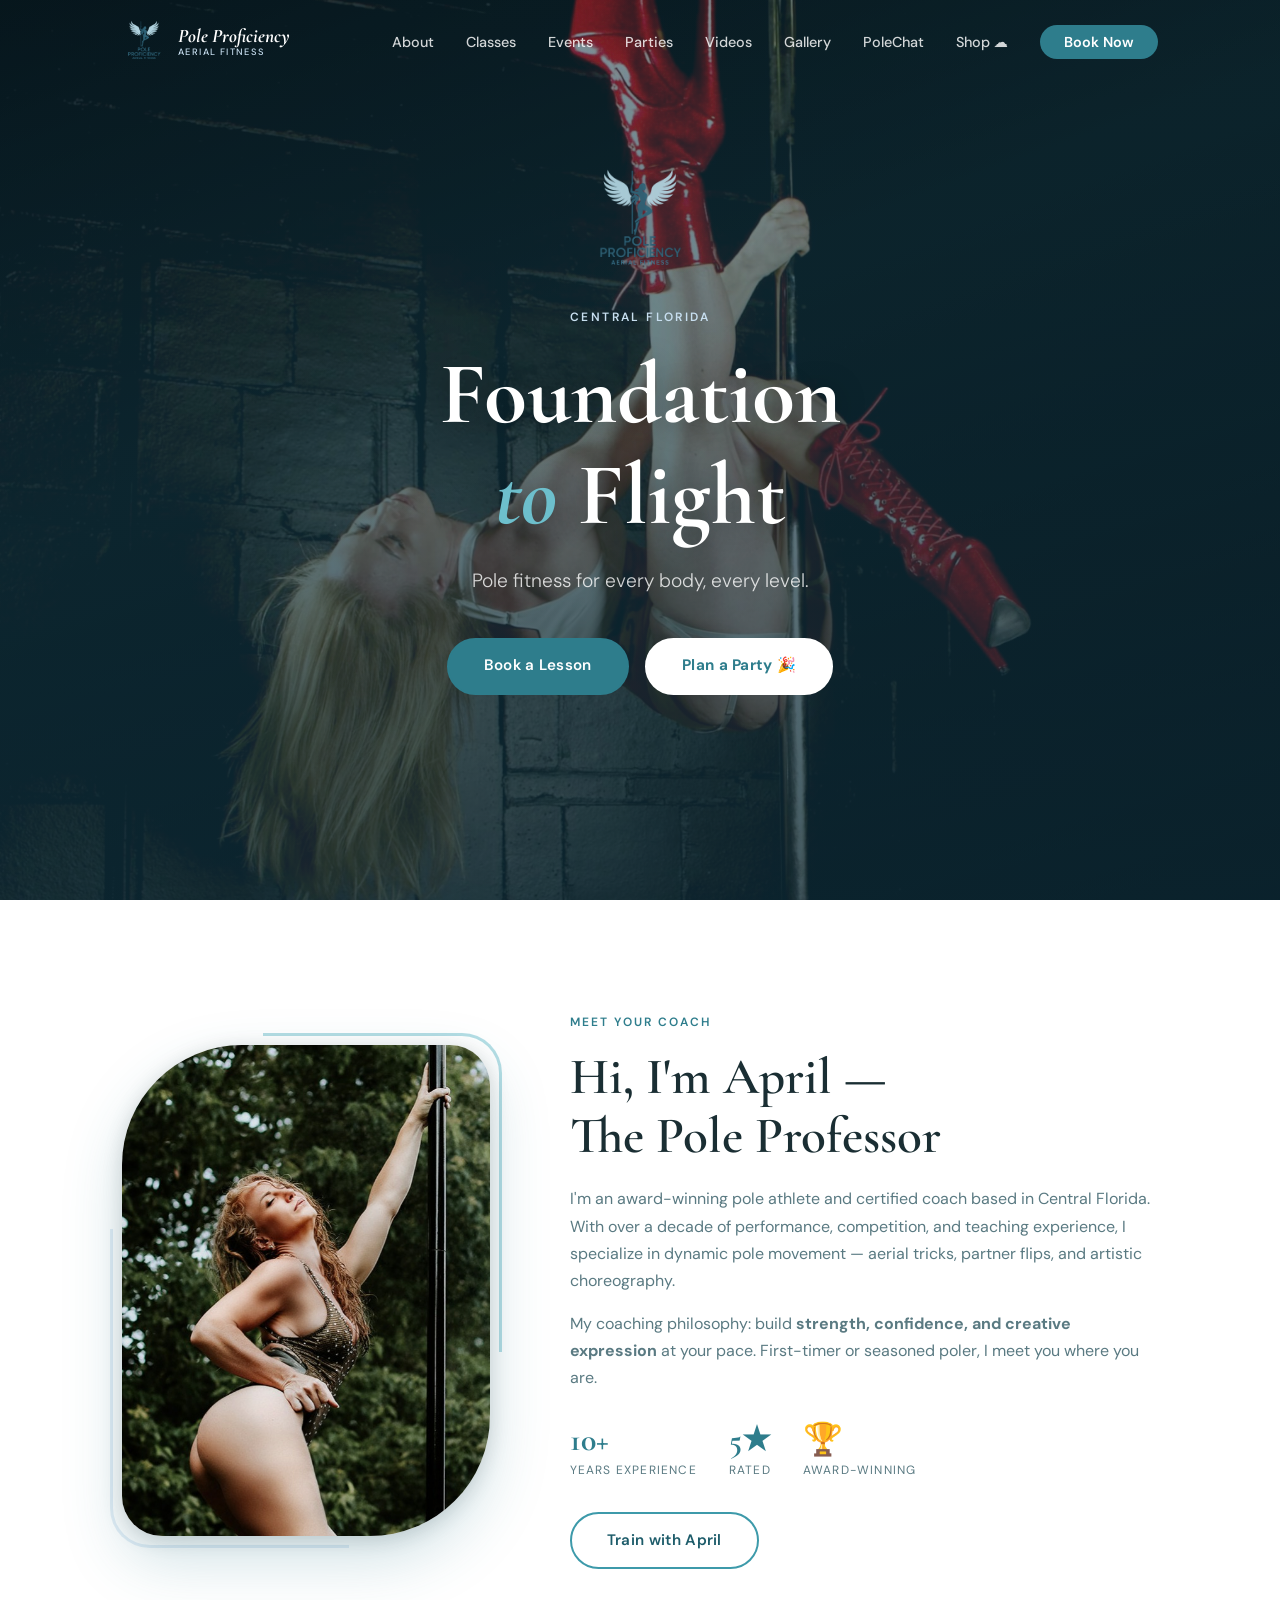
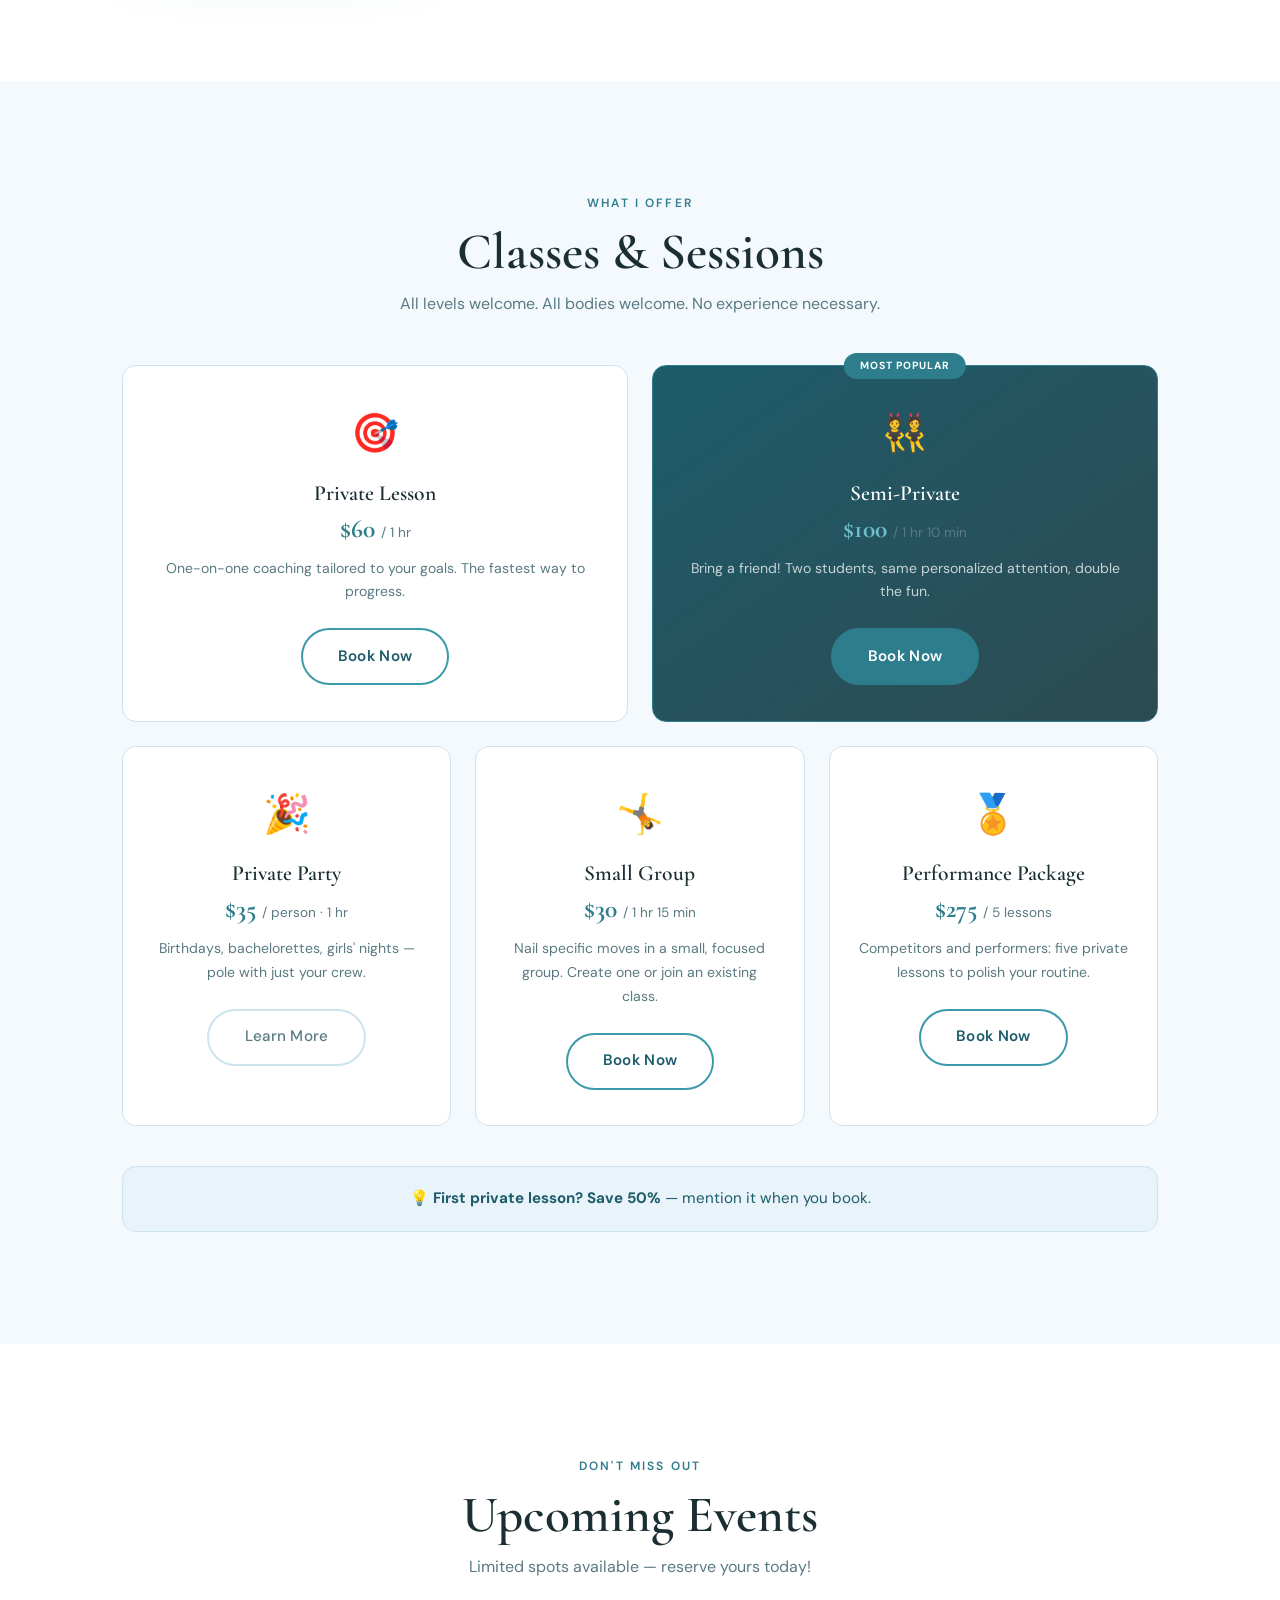
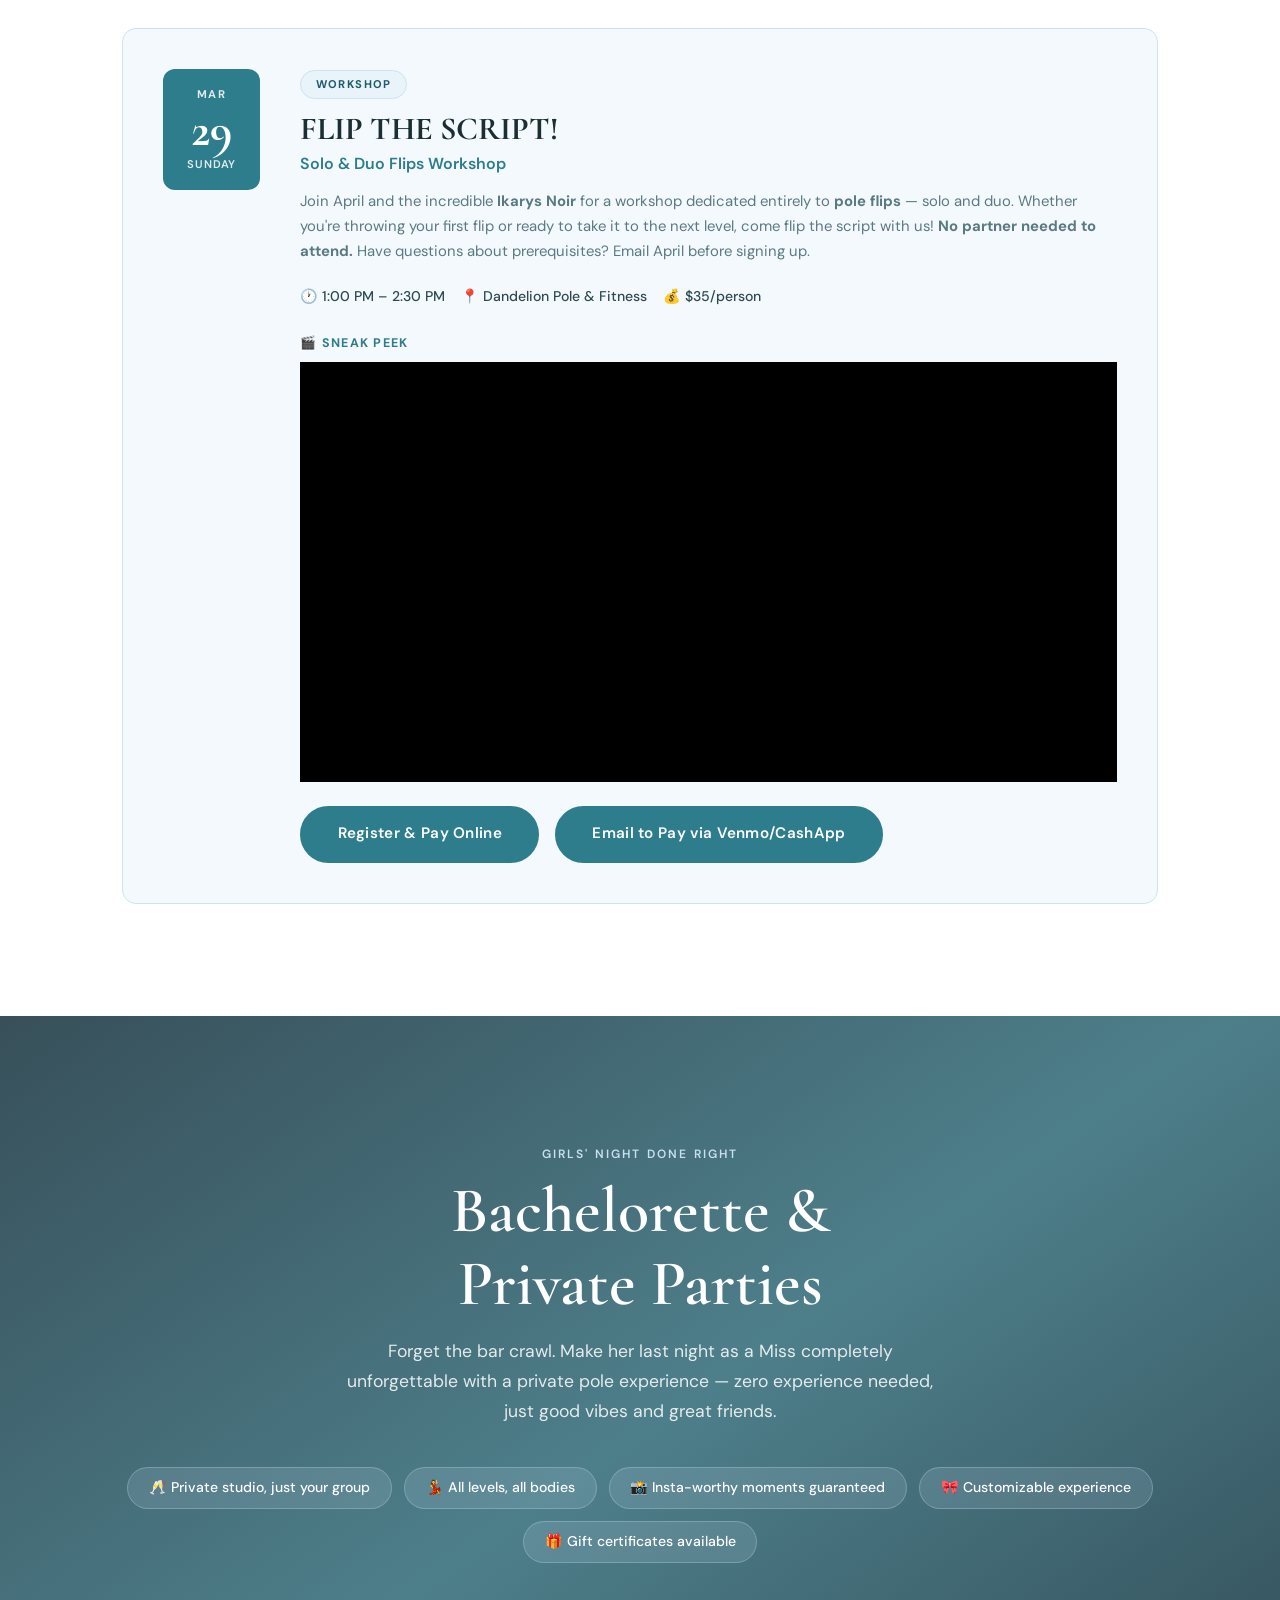
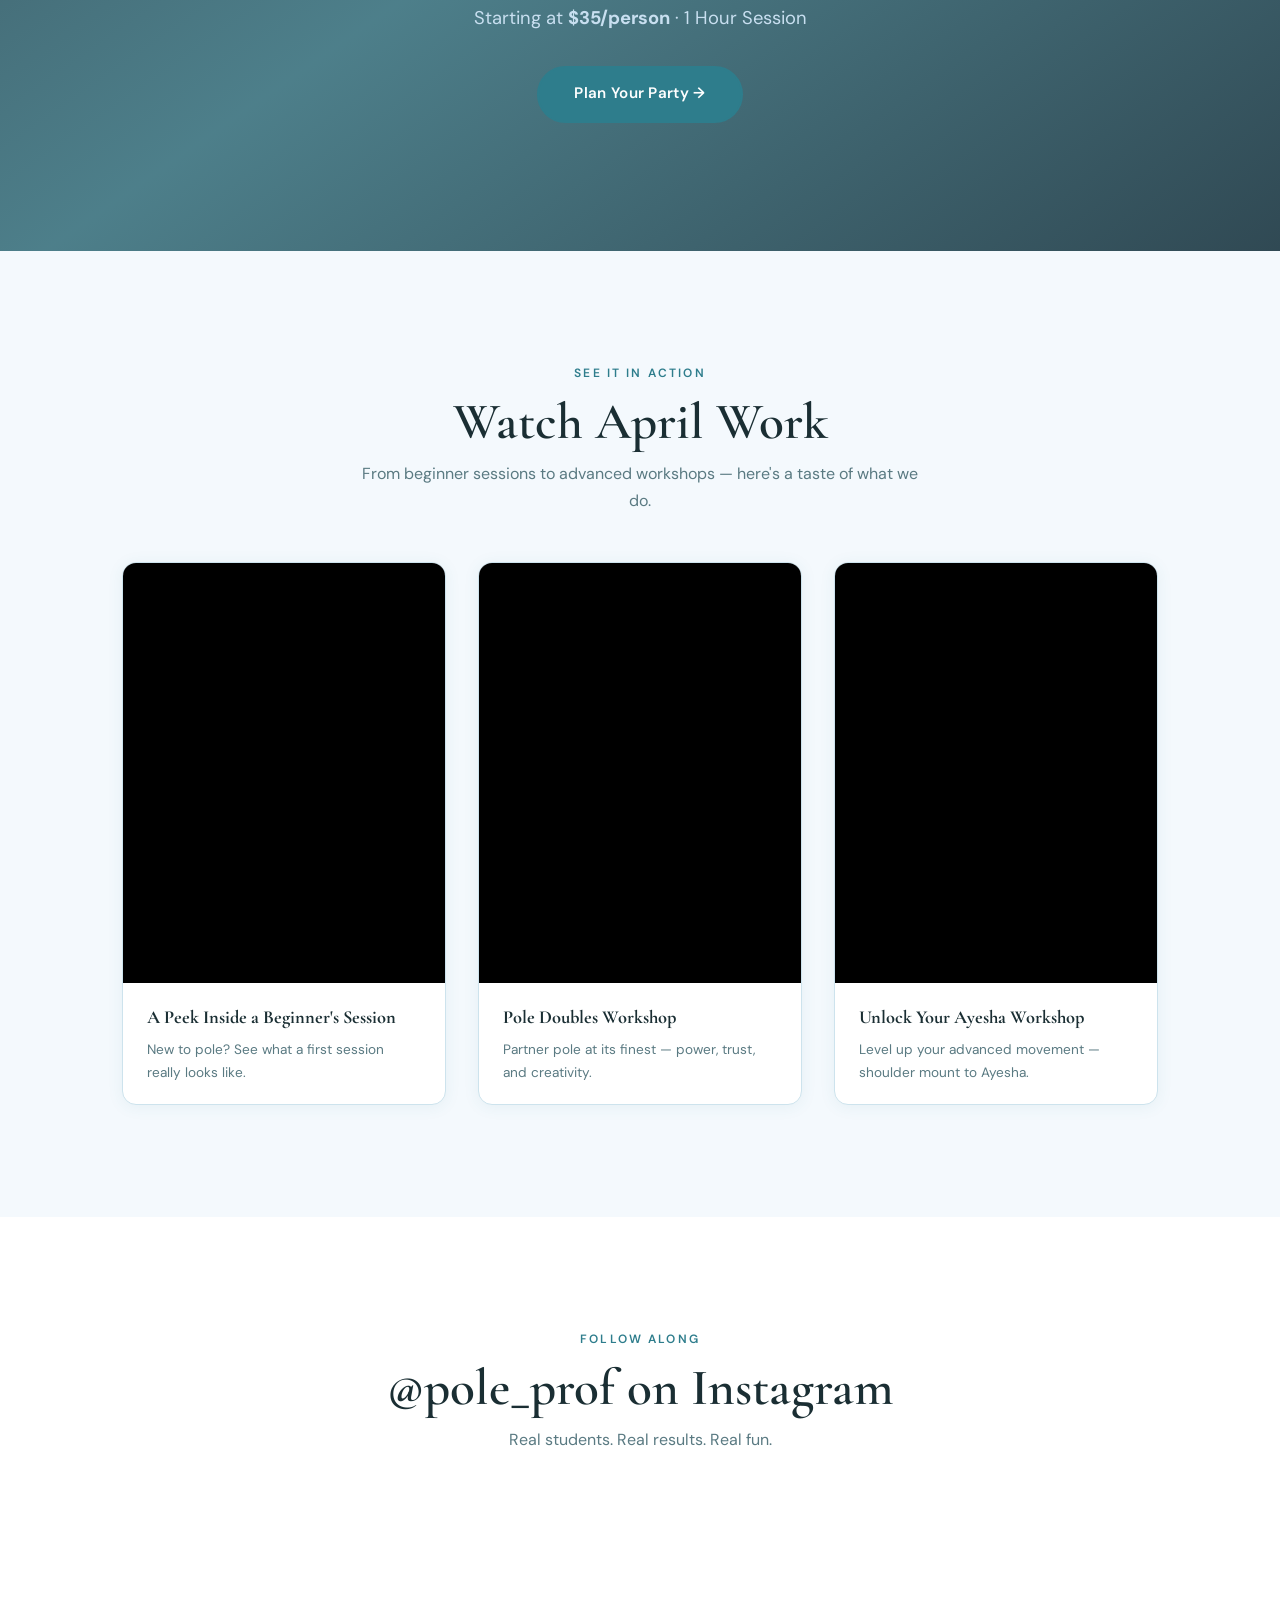
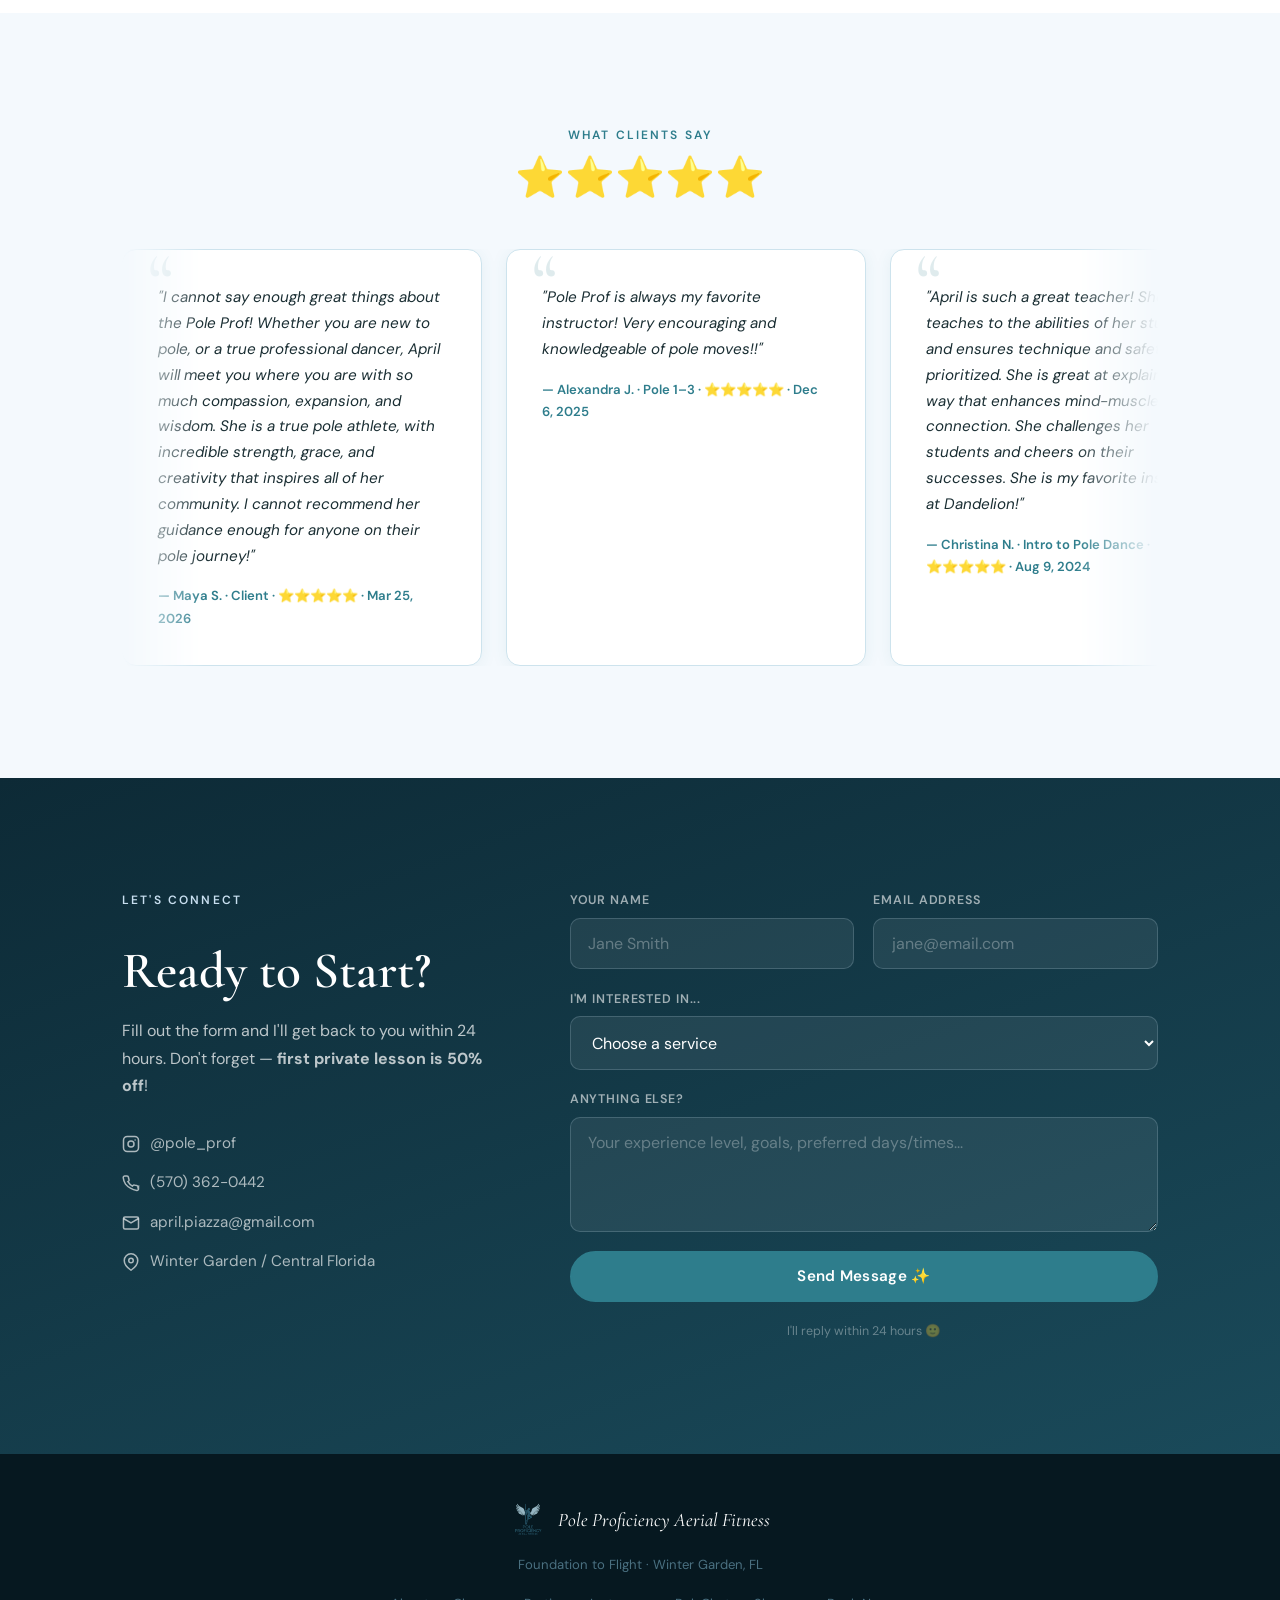
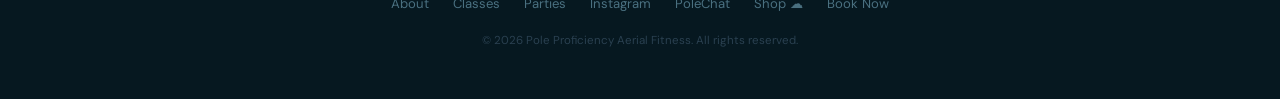
==== poleprof-site/index.html @ 326f907c "Add Google Analytics (G-BGS7B382M1) to all poleprof site pages" ====
<!DOCTYPE html>
<html lang="en">
<head>
  <!-- Google tag (gtag.js) -->
  <script async src="https://www.googletagmanager.com/gtag/js?id=G-BGS7B382M1"></script>
  <script>
    window.dataLayer = window.dataLayer || [];
    function gtag(){dataLayer.push(arguments);}
    gtag('js', new Date());
    gtag('config', 'G-BGS7B382M1');
  </script>
  <meta charset="UTF-8" />
  <meta name="viewport" content="width=device-width, initial-scale=1.0" />
  <title>Pole Proficiency Aerial Fitness | Winter Garden, FL</title>
  <meta name="description" content="Award-winning pole fitness coaching in Winter Garden, FL. Private lessons, bachelorette parties, group classes, and aerial workshops for all levels. Book with April today." />
  <link rel="preconnect" href="https://fonts.googleapis.com" />
  <link rel="preconnect" href="https://fonts.gstatic.com" crossorigin />
  <link href="https://fonts.googleapis.com/css2?family=Cormorant+Garamond:ital,wght@0,400;0,600;0,700;1,400;1,600&family=DM+Sans:wght@300;400;500;600&display=swap" rel="stylesheet" />
  <link rel="stylesheet" href="style.css" />
</head>
<body>

  <!-- NAV -->
  <nav id="navbar">
    <div class="nav-inner">
      <a href="#home" class="nav-logo">
        <img src="logo.png" alt="Pole Proficiency Aerial Fitness" />
        <div class="logo-text">
          <span class="logo-main">Pole Proficiency</span>
          <span class="logo-sub">Aerial Fitness</span>
        </div>
      </a>
      <button class="nav-toggle" id="navToggle" aria-label="Menu">&#9776;</button>
      <ul class="nav-links" id="navLinks">
        <li><a href="#about">About</a></li>
        <li><a href="#services">Classes</a></li>
        <li><a href="#events">Events</a></li>
        <li><a href="#bachelorette">Parties</a></li>
        <li><a href="#videos">Videos</a></li>
        <li><a href="#gallery">Gallery</a></li>
        <li><a href="polechat.html">PoleChat</a></li>
        <li><a href="onclouddnine.html">Shop ☁️</a></li>
        <li><a href="#contact" class="nav-cta">Book Now</a></li>
      </ul>
    </div>
  </nav>

  <!-- HERO -->
  <section id="home" class="hero">
    <div class="hero-bg"></div>
    <div class="hero-overlay"></div>
    <div class="hero-logo">
      <img src="logo.png" alt="Pole Proficiency Aerial Fitness" />
    </div>
    <div class="hero-content">
      <p class="hero-eyebrow">Central Florida</p>
      <h1>Foundation<br><em>to</em> Flight</h1>
      <p class="hero-sub">Pole fitness for every body, every level.</p>
      <div class="hero-buttons">
        <a href="#contact" class="btn btn-primary">Book a Lesson</a>
        <a href="#bachelorette" class="btn btn-light">Plan a Party 🎉</a>
      </div>
    </div>

  </section>

  <!-- ABOUT -->
  <section id="about" class="about">
    <div class="container about-grid">
      <div class="about-img">
        <img src="about.jpg" alt="April — The Pole Professor" class="about-photo" />
      </div>
      <div class="about-text">
        <p class="eyebrow">Meet Your Coach</p>
        <h2>Hi, I'm April —<br>The Pole Professor</h2>
        <p>I'm an award-winning pole athlete and certified coach based in Central Florida. With over a decade of performance, competition, and teaching experience, I specialize in dynamic pole movement — aerial tricks, partner flips, and artistic choreography.</p>
        <p>My coaching philosophy: build <strong>strength, confidence, and creative expression</strong> at your pace. First-timer or seasoned poler, I meet you where you are.</p>
        <div class="about-stats">
          <div class="stat"><span class="stat-num">10+</span><span class="stat-label">Years Experience</span></div>
          <div class="stat"><span class="stat-num">5★</span><span class="stat-label">Rated</span></div>
          <div class="stat"><span class="stat-num">🏆</span><span class="stat-label">Award-Winning</span></div>
        </div>
        <a href="#contact" class="btn btn-outline">Train with April</a>
      </div>
    </div>
  </section>

  <!-- SERVICES -->
  <section id="services" class="services">
    <div class="container">
      <p class="eyebrow center">What I Offer</p>
      <h2 class="center">Classes &amp; Sessions</h2>
      <p class="section-intro center">All levels welcome. All bodies welcome. No experience necessary.</p>
      <div class="services-grid">

        <div class="service-card">
          <div class="service-icon">🎯</div>
          <h3>Private Lesson</h3>
          <div class="service-price">$60 <span>/ 1 hr</span></div>
          <p>One-on-one coaching tailored to your goals. The fastest way to progress.</p>
          <a href="#contact" class="btn btn-outline">Book Now</a>
        </div>

        <div class="service-card featured">
          <div class="featured-label">Most Popular</div>
          <div class="service-icon">👯</div>
          <h3>Semi-Private</h3>
          <div class="service-price">$100 <span>/ 1 hr 10 min</span></div>
          <p>Bring a friend! Two students, same personalized attention, double the fun.</p>
          <a href="#contact" class="btn btn-primary">Book Now</a>
        </div>

        <div class="service-card">
          <div class="service-icon">🎉</div>
          <h3>Private Party</h3>
          <div class="service-price">$35 <span>/ person · 1 hr</span></div>
          <p>Birthdays, bachelorettes, girls' nights — pole with just your crew.</p>
          <a href="#bachelorette" class="btn btn-ghost-dark">Learn More</a>
        </div>

        <div class="service-card">
          <div class="service-icon">🤸</div>
          <h3>Small Group</h3>
          <div class="service-price">$30 <span>/ 1 hr 15 min</span></div>
          <p>Nail specific moves in a small, focused group. Create one or join an existing class.</p>
          <a href="#contact" class="btn btn-outline">Book Now</a>
        </div>

        <div class="service-card">
          <div class="service-icon">🏅</div>
          <h3>Performance Package</h3>
          <div class="service-price">$275 <span>/ 5 lessons</span></div>
          <p>Competitors and performers: five private lessons to polish your routine.</p>
          <a href="#contact" class="btn btn-outline">Book Now</a>
        </div>

      </div>

      <div class="intro-offer">
        💡 <strong>First private lesson? Save 50%</strong> — mention it when you book.
      </div>
    </div>
  </section>

  <!-- UPCOMING EVENTS -->
  <section id="events" class="events">
    <div class="container">
      <p class="eyebrow center">Don't Miss Out</p>
      <h2 class="center">Upcoming Events</h2>
      <p class="section-intro center">Limited spots available — reserve yours today!</p>

      <div class="event-card">
        <div class="event-date-block">
          <span class="event-month">MAR</span>
          <span class="event-day">29</span>
          <span class="event-dow">Sunday</span>
        </div>
        <div class="event-details">
          <div class="event-tag">Workshop</div>
          <h3 class="event-title">FLIP THE SCRIPT!</h3>
          <p class="event-subtitle">Solo &amp; Duo Flips Workshop</p>
          <p class="event-desc">Join April and the incredible <strong>Ikarys Noir</strong> for a workshop dedicated entirely to <strong>pole flips</strong> — solo and duo. Whether you're throwing your first flip or ready to take it to the next level, come flip the script with us! <strong>No partner needed to attend.</strong> Have questions about prerequisites? Email April before signing up.</p>
          <div class="event-meta">
            <span>🕐 1:00 PM – 2:30 PM</span>
            <span>📍 Dandelion Pole &amp; Fitness</span>
            <span>💰 $35/person</span>
          </div>
          <div class="event-sneak-peek">
            <p class="sneak-peek-label">🎬 Sneak Peek</p>
            <div class="yt-shorts-wrap">
              <iframe src="https://www.youtube.com/embed/hb6WDu6TeSI" title="FLIP THE SCRIPT Sneak Peek" frameborder="0" allow="accelerometer; autoplay; clipboard-write; encrypted-media; gyroscope; picture-in-picture" allowfullscreen></iframe>
            </div>
          </div>
          <div class="event-actions">
            <a href="https://pay.poleprof.com" target="_blank" rel="noopener" class="btn btn-primary">Register &amp; Pay Online</a>
            <a href="mailto:april.piazza@gmail.com?subject=FLIP THE SCRIPT Workshop - Registration&body=Hi April! I'd like to register for the FLIP THE SCRIPT workshop on March 29th. My name is: %0D%0A%0D%0APreferred payment: Venmo / CashApp" class="btn btn-primary">Email to Pay via Venmo/CashApp</a>
          </div>
        </div>
      </div>

    </div>
  </section>

  <!-- BACHELORETTE -->
  <section id="bachelorette" class="bachelorette" style="background-image: url('https://img1.wsimg.com/isteam/ip/0457cbf4-c412-42d5-ace6-b2ef448a9874/bachelorette.JPG'); background-size: cover; background-position: center;">
    <div class="bachelorette-overlay"></div>
    <div class="container bachelorette-inner">
      <p class="eyebrow light">Girls' Night Done Right</p>
      <h2>Bachelorette &amp;<br>Private Parties</h2>
      <p class="bach-sub">Forget the bar crawl. Make her last night as a Miss completely unforgettable with a private pole experience — zero experience needed, just good vibes and great friends.</p>
      <div class="bach-perks">
        <div class="perk">🥂 Private studio, just your group</div>
        <div class="perk">💃 All levels, all bodies</div>
        <div class="perk">📸 Insta-worthy moments guaranteed</div>
        <div class="perk">🎀 Customizable experience</div>
        <div class="perk">🎁 Gift certificates available</div>
      </div>
      <p class="bach-price">Starting at <strong>$35/person</strong> · 1 Hour Session</p>
      <a href="#contact" class="btn btn-primary">Plan Your Party →</a>
    </div>
  </section>

  <!-- VIDEO GALLERY -->
  <section id="videos" class="video-gallery">
    <div class="container">
      <p class="eyebrow center">See It In Action</p>
      <h2 class="center">Watch April Work</h2>
      <p class="section-intro center">From beginner sessions to advanced workshops — here's a taste of what we do.</p>
      <div class="video-grid">

        <div class="video-card">
          <div class="yt-shorts-wrap">
            <iframe src="https://www.youtube.com/embed/mz_oYtJOsiA" title="A Peek Inside a Beginner's Session" frameborder="0" allow="accelerometer; autoplay; clipboard-write; encrypted-media; gyroscope; picture-in-picture" allowfullscreen></iframe>
          </div>
          <div class="video-info">
            <h4>A Peek Inside a Beginner's Session</h4>
            <p>New to pole? See what a first session really looks like.</p>
          </div>
        </div>

        <div class="video-card">
          <div class="yt-shorts-wrap">
            <iframe src="https://www.youtube.com/embed/3kLksKgIjYg" title="Pole Doubles Workshop" frameborder="0" allow="accelerometer; autoplay; clipboard-write; encrypted-media; gyroscope; picture-in-picture" allowfullscreen></iframe>
          </div>
          <div class="video-info">
            <h4>Pole Doubles Workshop</h4>
            <p>Partner pole at its finest — power, trust, and creativity.</p>
          </div>
        </div>

        <div class="video-card">
          <div class="yt-shorts-wrap">
            <iframe src="https://www.youtube.com/embed/86J9UY11MBw" title="Unlock Your Ayesha Workshop" frameborder="0" allow="accelerometer; autoplay; clipboard-write; encrypted-media; gyroscope; picture-in-picture" allowfullscreen></iframe>
          </div>
          <div class="video-info">
            <h4>Unlock Your Ayesha Workshop</h4>
            <p>Level up your advanced movement — shoulder mount to Ayesha.</p>
          </div>
        </div>

      </div>
    </div>
  </section>

  <!-- INSTAGRAM FEED -->
  <section id="gallery" class="gallery">
    <div class="container">
      <p class="eyebrow center">Follow Along</p>
      <h2 class="center">@pole_prof on Instagram</h2>
      <p class="section-intro center">Real students. Real results. Real fun.</p>

      <behold-widget feed-id="5qd1rQOT2kqpsbAAvaMD"></behold-widget>
      <script>
        (() => {
          const d=document,s=d.createElement("script");s.type="module";
          s.src="https://w.behold.so/widget.js";d.head.append(s);
        })();
      </script>

    </div>
  </section>

  <!-- TESTIMONIALS -->
  <section class="testimonials">
    <div class="container">
      <p class="eyebrow center">What Clients Say</p>
      <h2 class="center">⭐⭐⭐⭐⭐</h2>


      <div class="testimonials-track-wrap">
        <div class="testimonials-track">
          <!-- Original set -->
          <div class="testimonial-card">
            <p>"I cannot say enough great things about the Pole Prof! Whether you are new to pole, or a true professional dancer, April will meet you where you are with so much compassion, expansion, and wisdom. She is a true pole athlete, with incredible strength, grace, and creativity that inspires all of her community. I cannot recommend her guidance enough for anyone on their pole journey!"</p>
            <div class="t-author">— Maya S. · Client · ⭐⭐⭐⭐⭐ · Mar 25, 2026</div>
          </div>
          <div class="testimonial-card">
            <p>"Pole Prof is always my favorite instructor! Very encouraging and knowledgeable of pole moves!!"</p>
            <div class="t-author">— Alexandra J. · Pole 1–3 · ⭐⭐⭐⭐⭐ · Dec 6, 2025</div>
          </div>
          <div class="testimonial-card">
            <p>"April is such a great teacher! She teaches to the abilities of her students and ensures technique and safety are prioritized. She is great at explaining in a way that enhances mind-muscle connection. She challenges her students and cheers on their successes. She is my favorite instructor at Dandelion!"</p>
            <div class="t-author">— Christina N. · Intro to Pole Dance · ⭐⭐⭐⭐⭐ · Aug 9, 2024</div>
          </div>
          <div class="testimonial-card">
            <p>"Took April's Pole 1 class for the first time, and her stretching routine is really good to help with what you're learning in class. I was able to do both things that were taught in class — she was very helpful as to where to place hands on the pole so you wouldn't get any injuries. Very encouraging, definitely will be back!"</p>
            <div class="t-author">— Amie B. · Pole 1 · ⭐⭐⭐⭐⭐ · Jan 28, 2025</div>
          </div>
          <div class="testimonial-card">
            <p>"April is an awesome teacher, very thorough in her instruction. She is encouraging and very attentive to her students ❤️"</p>
            <div class="t-author">— Mina L. · Pole Flow · ⭐⭐⭐⭐⭐ · Sep 29, 2024</div>
          </div>
          <div class="testimonial-card">
            <p>"Very beginner friendly environment!"</p>
            <div class="t-author">— Emoni R. · Pole Flow · ⭐⭐⭐⭐⭐ · Jun 5, 2025</div>
          </div>
          <div class="testimonial-card">
            <p>"Had an awesome time!"</p>
            <div class="t-author">— Kiarah-Nyree W. · Intro to Pole Dance · ⭐⭐⭐⭐⭐ · Jul 31, 2025</div>
          </div>
          <div class="testimonial-card">
            <p>"Great experience. Very good class — teacher was very helpful."</p>
            <div class="t-author">— Jolanda M. · Pole 1 · ⭐⭐⭐⭐⭐ · Apr 29, 2025</div>
          </div>
          <!-- Duplicate set for seamless loop -->
          <div class="testimonial-card">
            <p>"I cannot say enough great things about the Pole Prof! Whether you are new to pole, or a true professional dancer, April will meet you where you are with so much compassion, expansion, and wisdom. She is a true pole athlete, with incredible strength, grace, and creativity that inspires all of her community. I cannot recommend her guidance enough for anyone on their pole journey!"</p>
            <div class="t-author">— Maya S. · Client · ⭐⭐⭐⭐⭐ · Mar 25, 2026</div>
          </div>
          <div class="testimonial-card">
            <p>"Pole Prof is always my favorite instructor! Very encouraging and knowledgeable of pole moves!!"</p>
            <div class="t-author">— Alexandra J. · Pole 1–3 · ⭐⭐⭐⭐⭐ · Dec 6, 2025</div>
          </div>
          <div class="testimonial-card">
            <p>"April is such a great teacher! She teaches to the abilities of her students and ensures technique and safety are prioritized. She is great at explaining in a way that enhances mind-muscle connection. She challenges her students and cheers on their successes. She is my favorite instructor at Dandelion!"</p>
            <div class="t-author">— Christina N. · Intro to Pole Dance · ⭐⭐⭐⭐⭐ · Aug 9, 2024</div>
          </div>
          <div class="testimonial-card">
            <p>"Took April's Pole 1 class for the first time, and her stretching routine is really good to help with what you're learning in class. I was able to do both things that were taught in class — she was very helpful as to where to place hands on the pole so you wouldn't get any injuries. Very encouraging, definitely will be back!"</p>
            <div class="t-author">— Amie B. · Pole 1 · ⭐⭐⭐⭐⭐ · Jan 28, 2025</div>
          </div>
          <div class="testimonial-card">
            <p>"April is an awesome teacher, very thorough in her instruction. She is encouraging and very attentive to her students ❤️"</p>
            <div class="t-author">— Mina L. · Pole Flow · ⭐⭐⭐⭐⭐ · Sep 29, 2024</div>
          </div>
          <div class="testimonial-card">
            <p>"Very beginner friendly environment!"</p>
            <div class="t-author">— Emoni R. · Pole Flow · ⭐⭐⭐⭐⭐ · Jun 5, 2025</div>
          </div>
          <div class="testimonial-card">
            <p>"Had an awesome time!"</p>
            <div class="t-author">— Kiarah-Nyree W. · Intro to Pole Dance · ⭐⭐⭐⭐⭐ · Jul 31, 2025</div>
          </div>
          <div class="testimonial-card">
            <p>"Great experience. Very good class — teacher was very helpful."</p>
            <div class="t-author">— Jolanda M. · Pole 1 · ⭐⭐⭐⭐⭐ · Apr 29, 2025</div>
          </div>
        </div>
      </div>
    </div>
  </section>

  <!-- CONTACT -->
  <section id="contact" class="contact">
    <div class="container contact-grid">
      <div class="contact-info">
        <p class="eyebrow">Let's Connect</p>
        <h2>Ready to Start?</h2>
        <p>Fill out the form and I'll get back to you within 24 hours. Don't forget — <strong>first private lesson is 50% off</strong>!</p>
        <div class="contact-links">
          <a href="https://www.instagram.com/pole_prof/" target="_blank" rel="noopener" class="contact-link">
            <svg width="18" height="18" viewBox="0 0 24 24" fill="none" stroke="currentColor" stroke-width="2"><rect x="2" y="2" width="20" height="20" rx="5"/><circle cx="12" cy="12" r="4"/><circle cx="17.5" cy="6.5" r="1" fill="currentColor" stroke="none"/></svg>
            @pole_prof
          </a>
          <a href="tel:5703620442" class="contact-link">
            <svg width="18" height="18" viewBox="0 0 24 24" fill="none" stroke="currentColor" stroke-width="2"><path d="M22 16.92v3a2 2 0 0 1-2.18 2 19.79 19.79 0 0 1-8.63-3.07A19.5 19.5 0 0 1 4.69 13.5a19.79 19.79 0 0 1-3.07-8.67A2 2 0 0 1 3.62 2.79h3a2 2 0 0 1 2 1.72c.127.96.361 1.903.7 2.81a2 2 0 0 1-.45 2.11L7.91 10.09a16 16 0 0 0 6 6l.72-.87a2 2 0 0 1 2.11-.45c.907.339 1.85.573 2.81.7A2 2 0 0 1 21.28 17.5z"/></svg>
            (570) 362-0442
          </a>
          <a href="mailto:april.piazza@gmail.com" class="contact-link">
            <svg width="18" height="18" viewBox="0 0 24 24" fill="none" stroke="currentColor" stroke-width="2"><path d="M4 4h16c1.1 0 2 .9 2 2v12c0 1.1-.9 2-2 2H4c-1.1 0-2-.9-2-2V6c0-1.1.9-2 2-2z"/><polyline points="22,6 12,12 2,6"/></svg>
            april.piazza@gmail.com
          </a>
          <div class="contact-link">
            <svg width="18" height="18" viewBox="0 0 24 24" fill="none" stroke="currentColor" stroke-width="2"><path d="M21 10c0 7-9 13-9 13s-9-6-9-13a9 9 0 0 1 18 0z"/><circle cx="12" cy="10" r="3"/></svg>
            Winter Garden / Central Florida
          </div>
        </div>
      </div>
      <form class="contact-form" action="https://formspree.io/f/april.piazza@gmail.com" method="POST">
        <div class="form-row">
          <div class="form-group">
            <label for="name">Your Name</label>
            <input type="text" id="name" name="name" required placeholder="Jane Smith" />
          </div>
          <div class="form-group">
            <label for="email">Email Address</label>
            <input type="email" id="email" name="email" required placeholder="jane@email.com" />
          </div>
        </div>
        <div class="form-group">
          <label for="service">I'm interested in...</label>
          <select id="service" name="service">
            <option value="">Choose a service</option>
            <option value="private">Private Lesson — $60</option>
            <option value="semi-private">Semi-Private Lesson — $100</option>
            <option value="party">Bachelorette / Private Party — $35/person</option>
            <option value="group">Small Group Session — $30</option>
            <option value="performance">Performance Package — $275</option>
          </select>
        </div>
        <div class="form-group">
          <label for="message">Anything else?</label>
          <textarea id="message" name="message" rows="4" placeholder="Your experience level, goals, preferred days/times..."></textarea>
        </div>
        <button type="submit" class="btn btn-primary full-width">Send Message ✨</button>
        <p class="form-note">I'll reply within 24 hours 🙂</p>
      </form>
    </div>
  </section>

  <!-- FOOTER -->
  <footer class="footer">
    <div class="container footer-inner">
      <div class="footer-logo-wrap">
        <img src="logo.png" alt="Pole Proficiency" />
        <div class="footer-logo">Pole Proficiency Aerial Fitness</div>
      </div>
      <p class="footer-tag">Foundation to Flight · Winter Garden, FL</p>
      <div class="footer-links">
        <a href="#about">About</a>
        <a href="#services">Classes</a>
        <a href="#bachelorette">Parties</a>
        <a href="https://www.instagram.com/pole_prof/" target="_blank">Instagram</a>
        <a href="polechat.html">PoleChat</a>
        <a href="onclouddnine.html">Shop ☁️</a>
        <a href="#contact">Book Now</a>
      </div>
      <p class="footer-copy">© 2026 Pole Proficiency Aerial Fitness. All rights reserved.</p>
    </div>
  </footer>

  <script src="script.js"></script>
</body>
</html>
---- poleprof-site/style.css ----
/* ===================================
   POLE PROFICIENCY — STYLES v3
   Color palette: sky blue + teal + cloud white
   Inspired by the winged aerial logo
   =================================== */

*, *::before, *::after { box-sizing: border-box; margin: 0; padding: 0; }

:root {
  --sky:         #c8dff0;
  --sky-light:   #e8f3fa;
  --sky-pale:    #f4f9fd;
  --teal:        #2e7d8c;
  --teal-dark:   #1d5c6a;
  --teal-mid:    #3d9aaa;
  --teal-light:  #6dbfcc;
  --slate:       #2d4a52;
  --cloud:       #ffffff;
  --off-white:   #f8fbfd;
  --ink:         #1a2e33;
  --muted:       #5a7a82;
  --border:      #cde3ed;

  --font-display: 'Cormorant Garamond', Georgia, serif;
  --font-body:    'DM Sans', system-ui, sans-serif;
  --radius:       14px;
  --transition:   0.3s ease;
  --shadow:       0 4px 30px rgba(46,125,140,0.12);
  --shadow-soft:  0 2px 16px rgba(46,125,140,0.08);
}

html { scroll-behavior: smooth; }
body {
  font-family: var(--font-body);
  color: var(--ink);
  background: var(--off-white);
  line-height: 1.7;
  overflow-x: hidden;
}
.container { max-width: 1100px; margin: 0 auto; padding: 0 2rem; }

/* TYPOGRAPHY */
h1, h2, h3 { font-family: var(--font-display); line-height: 1.15; }
h1 { font-size: clamp(3.2rem, 7vw, 5.5rem); font-weight: 700; }
h2 { font-size: clamp(2.2rem, 4.5vw, 3.2rem); font-weight: 600; margin-bottom: 1rem; }
h3 { font-size: 1.35rem; font-weight: 600; margin-bottom: 0.5rem; }
p { color: var(--muted); font-size: 1rem; }
a { text-decoration: none; color: inherit; }

.eyebrow {
  display: block;
  font-family: var(--font-body);
  font-size: 0.75rem;
  font-weight: 600;
  letter-spacing: 0.18em;
  text-transform: uppercase;
  color: var(--teal);
  margin-bottom: 0.6rem;
}
.eyebrow.light { color: var(--sky); }
.center { text-align: center; }
.section-intro { max-width: 560px; margin: 0 auto 3rem; }

/* BUTTONS */
.btn {
  display: inline-block;
  padding: 0.85rem 2.2rem;
  border-radius: 50px;
  font-family: var(--font-body);
  font-weight: 600;
  font-size: 0.95rem;
  letter-spacing: 0.02em;
  transition: var(--transition);
  cursor: pointer;
  border: 2px solid transparent;
  white-space: nowrap;
}
.btn-primary { background: var(--teal); color: white; border-color: var(--teal); }
.btn-primary:hover { background: var(--teal-dark); border-color: var(--teal-dark); transform: translateY(-2px); box-shadow: 0 6px 20px rgba(46,125,140,0.35); }
.btn-ghost { background: transparent; color: white; border-color: rgba(255,255,255,0.6); }
.btn-ghost:hover { background: rgba(255,255,255,0.12); border-color: white; }
.btn-outline { background: transparent; color: var(--teal-dark); border-color: var(--teal-mid); }
.btn-outline:hover { background: var(--teal); color: white; border-color: var(--teal); }
.btn-light { background: white; color: var(--teal); border-color: white; font-weight: 700; }
.btn-light:hover { background: var(--sky-light); transform: translateY(-2px); }
.btn-ghost-dark { background: transparent; color: var(--muted); border-color: var(--border); font-weight: 500; }
.btn-ghost-dark:hover { background: var(--sky-pale); border-color: var(--teal-light); color: var(--teal); }
.full-width { width: 100%; text-align: center; }

/* NAV */
#navbar {
  position: fixed; top: 0; left: 0; right: 0;
  z-index: 1000;
  padding: 1.2rem 0;
  transition: var(--transition);
}
#navbar.scrolled {
  background: rgba(26,46,51,0.96);
  backdrop-filter: blur(14px);
  padding: 0.8rem 0;
  box-shadow: 0 2px 24px rgba(0,0,0,0.2);
}
.nav-inner {
  max-width: 1100px; margin: 0 auto; padding: 0 2rem;
  display: flex; align-items: center; justify-content: space-between;
}
.nav-logo { display: flex; align-items: center; gap: 0.75rem; }
.nav-logo img { height: 44px; width: 44px; object-fit: contain; }
.logo-text { display: flex; flex-direction: column; line-height: 1.1; }
.logo-main { font-family: var(--font-display); font-size: 1.2rem; color: white; font-weight: 700; font-style: italic; }
.logo-sub { font-size: 0.58rem; letter-spacing: 0.15em; text-transform: uppercase; color: var(--sky); font-weight: 500; }
.nav-links { display: flex; list-style: none; gap: 2rem; align-items: center; }
.nav-links a { color: rgba(255,255,255,0.82); font-size: 0.9rem; font-weight: 500; transition: var(--transition); }
.nav-links a:hover { color: var(--sky); }
.nav-cta { background: var(--teal) !important; color: white !important; padding: 0.5rem 1.5rem !important; border-radius: 50px; font-weight: 600 !important; }
.nav-cta:hover { background: var(--teal-light) !important; color: var(--ink) !important; }
.nav-toggle { display: none; background: none; border: none; color: white; font-size: 1.5rem; cursor: pointer; }

/* HERO */
.hero {
  position: relative; height: 100vh; min-height: 720px;
  display: flex; flex-direction: column;
  align-items: center; justify-content: center;
  overflow: hidden;
}
.hero-bg {
  position: absolute; inset: 0;
  background: linear-gradient(160deg, #0d2a36 0%, #1a4a5a 40%, #0f3040 100%);
}
.hero-bg::after {
  content: '';
  position: absolute; inset: 0;
  background: url('hero.jpg') center 30%/cover no-repeat;
  opacity: 0.55;
}
.hero-overlay {
  position: absolute; inset: 0;
  background: linear-gradient(to bottom, rgba(13,42,54,0.15) 0%, rgba(13,42,54,0.6) 100%);
}
.hero-logo {
  position: relative; z-index: 1;
  margin-bottom: 1.5rem;
}
.hero-logo img {
  height: 110px;
  opacity: 0.95;
}
.hero-content {
  position: relative; z-index: 1;
  text-align: center; color: white;
  padding: 0 1.5rem;
  max-width: 820px;
}
.hero-eyebrow {
  font-size: 0.75rem; font-weight: 600; letter-spacing: 0.2em;
  text-transform: uppercase; color: var(--sky); margin-bottom: 1rem; display: block;
}
.hero h1 { color: white; margin-bottom: 1.2rem; text-shadow: 0 2px 30px rgba(0,0,0,0.3); }
.hero h1 em { font-style: italic; color: var(--teal-light); }
.hero-sub {
  font-size: clamp(1rem, 2.2vw, 1.2rem);
  color: rgba(255,255,255,0.8); margin-bottom: 2.5rem; font-weight: 300;
  max-width: 560px; margin-left: auto; margin-right: auto;
}
.hero-buttons { display: flex; gap: 1rem; justify-content: center; flex-wrap: wrap; margin-bottom: 2.5rem; }
.hero-badges {
  position: relative; z-index: 1;
  display: flex; gap: 0.75rem; flex-wrap: wrap; justify-content: center;
  padding: 0 1rem;
}
.hero-badge {
  background: rgba(200,223,240,0.12);
  border: 1px solid rgba(200,223,240,0.3);
  border-radius: 50px;
  padding: 0.4rem 1.1rem;
  font-size: 0.8rem; font-weight: 500; color: white;
  backdrop-filter: blur(4px);
}

/* ABOUT */
.about { padding: 7rem 0; background: white; }
.about-grid {
  display: grid; grid-template-columns: 1fr 1.6fr;
  gap: 5rem; align-items: center;
}
.about-img {
  position: relative;
}
.about-photo {
  width: 100%;
  aspect-ratio: 3/4;
  object-fit: cover;
  object-position: center 20%;
  border-radius: 120px 40px 120px 40px;
  box-shadow: 0 24px 60px rgba(46,125,140,0.22), 0 4px 20px rgba(0,0,0,0.15);
  display: block;
}
.about-img::before {
  content: '';
  position: absolute;
  inset: -12px -12px auto auto;
  width: 65%;
  height: 65%;
  border-top: 3px solid var(--teal-light);
  border-right: 3px solid var(--teal-light);
  border-radius: 0 40px 0 0;
  z-index: -1;
  opacity: 0.5;
}
.about-img::after {
  content: '';
  position: absolute;
  inset: auto auto -12px -12px;
  width: 65%;
  height: 65%;
  border-bottom: 3px solid var(--sky);
  border-left: 3px solid var(--sky);
  border-radius: 0 0 0 40px;
  z-index: -1;
  opacity: 0.5;
}
.about-text h2 { margin-bottom: 1.2rem; color: var(--ink); }
.about-text p { margin-bottom: 1rem; }
.about-stats { display: flex; gap: 2rem; margin: 2rem 0; }
.stat { display: flex; flex-direction: column; }
.stat-num { font-family: var(--font-display); font-size: 2rem; font-weight: 700; color: var(--teal); line-height: 1; }
.stat-label { font-size: 0.75rem; text-transform: uppercase; letter-spacing: 0.1em; color: var(--muted); margin-top: 0.25rem; }

/* SERVICES */
.services { padding: 7rem 0; background: var(--sky-pale); }
.services h2 { margin-bottom: 0.5rem; color: var(--ink); }
.services-grid {
  display: grid;
  grid-template-columns: repeat(3, 1fr);
  gap: 1.5rem; margin-bottom: 2.5rem;
}
/* First 2 cards span differently to make 2-on-top layout */
.services-grid .service-card:nth-child(1),
.services-grid .service-card:nth-child(2) {
  grid-column: span 1;
}
/* Force first row to only have 2 cards centered */
.services-grid {
  grid-template-columns: repeat(6, 1fr);
}
.services-grid .service-card:nth-child(1) { grid-column: 1 / 4; }
.services-grid .service-card:nth-child(2) { grid-column: 4 / 7; }
.services-grid .service-card:nth-child(3) { grid-column: 1 / 3; }
.services-grid .service-card:nth-child(4) { grid-column: 3 / 5; }
.services-grid .service-card:nth-child(5) { grid-column: 5 / 7; }
.service-card {
  background: white;
  border-radius: var(--radius);
  padding: 2.2rem 1.75rem;
  text-align: center;
  transition: var(--transition);
  border: 1.5px solid var(--border);
  position: relative;
}
.service-card:hover { transform: translateY(-6px); box-shadow: var(--shadow); border-color: var(--teal-light); }
.service-card.featured {
  background: linear-gradient(145deg, var(--teal-dark), var(--slate));
  border-color: var(--teal);
  color: white;
}
.service-card.featured p { color: rgba(255,255,255,0.75); }
.service-card.featured h3 { color: white; }
.featured-label {
  position: absolute; top: -0.8rem; left: 50%; transform: translateX(-50%);
  background: var(--teal); color: white;
  font-size: 0.65rem; font-weight: 700; letter-spacing: 0.1em;
  text-transform: uppercase; padding: 0.25rem 1rem; border-radius: 50px;
  white-space: nowrap;
}
.service-icon { font-size: 2.4rem; margin-bottom: 0.9rem; }
.service-price {
  font-family: var(--font-display);
  font-size: 1.6rem; font-weight: 700;
  color: var(--teal); margin-bottom: 0.75rem; line-height: 1.2;
}
.service-price span { font-size: 0.85rem; font-weight: 400; color: var(--muted); font-family: var(--font-body); }
.service-card.featured .service-price { color: var(--teal-light); }
.service-card p { font-size: 0.88rem; margin-bottom: 1.5rem; }
.intro-offer {
  text-align: center;
  background: var(--sky-light);
  border-radius: var(--radius);
  padding: 1.2rem 2rem;
  font-size: 0.95rem;
  color: var(--teal-dark);
  border: 1px solid var(--border);
}

/* EVENTS */
.events { padding: 7rem 0; background: white; }
.events h2 { margin-bottom: 0.5rem; color: var(--ink); }
.event-card {
  display: grid;
  grid-template-columns: auto 1fr;
  gap: 2.5rem;
  background: var(--sky-pale);
  border: 1.5px solid var(--border);
  border-radius: var(--radius);
  padding: 2.5rem;
  margin-top: 1rem;
  align-items: start;
  transition: var(--transition);
}
.event-card:hover { box-shadow: var(--shadow); border-color: var(--teal-light); }
.event-date-block {
  display: flex; flex-direction: column; align-items: center;
  background: var(--teal); color: white;
  border-radius: 12px; padding: 1rem 1.5rem;
  min-width: 90px; text-align: center;
}
.event-month { font-size: 0.7rem; font-weight: 700; letter-spacing: 0.15em; text-transform: uppercase; opacity: 0.85; }
.event-day { font-family: var(--font-display); font-size: 3rem; font-weight: 700; line-height: 1; margin: 0.1rem 0; }
.event-dow { font-size: 0.7rem; font-weight: 600; letter-spacing: 0.08em; text-transform: uppercase; opacity: 0.85; }
.event-tag {
  display: inline-block;
  background: var(--sky-light); color: var(--teal-dark);
  font-size: 0.7rem; font-weight: 700; letter-spacing: 0.12em;
  text-transform: uppercase; padding: 0.25rem 0.9rem;
  border-radius: 50px; margin-bottom: 0.75rem;
  border: 1px solid var(--border);
}
.event-title { font-family: var(--font-display); font-size: 2rem; font-weight: 700; color: var(--ink); margin-bottom: 0.2rem; line-height: 1.1; }
.event-subtitle { font-size: 1rem; color: var(--teal); font-weight: 600; margin-bottom: 0.75rem; }
.event-desc { font-size: 0.93rem; color: var(--muted); margin-bottom: 1.25rem; }
.event-meta {
  display: flex; flex-wrap: wrap; gap: 1rem;
  margin-bottom: 1.5rem;
}
.event-meta span { font-size: 0.88rem; color: var(--slate); font-weight: 500; }
.event-sneak-peek { margin-bottom: 1.5rem; }
.sneak-peek-label { font-size: 0.78rem; font-weight: 700; text-transform: uppercase; letter-spacing: 0.1em; color: var(--teal); margin-bottom: 0.5rem; }
.sneak-peek-video {
  width: 100%; max-width: 420px;
  border-radius: var(--radius);
  box-shadow: var(--shadow);
  display: block;
}
.event-actions { display: flex; gap: 1rem; flex-wrap: wrap; }

@media (max-width: 600px) {
  .event-card { grid-template-columns: 1fr; gap: 1.5rem; }
  .event-date-block { flex-direction: row; gap: 1rem; align-items: center; width: fit-content; padding: 0.75rem 1.25rem; }
  .event-day { font-size: 2rem; }
}

/* BACHELORETTE */
.bachelorette {
  position: relative;
  padding: 8rem 0;
  text-align: center;
  overflow: hidden;
}
.bachelorette::before {
  content: '';
  position: absolute; inset: 0;
  background: url('https://images.unsplash.com/photo-1530103862676-de8c9debad1d?w=1600&q=80') center/cover;
  opacity: 0.15;
}
.bachelorette-overlay {
  position: absolute; inset: 0;
  background: linear-gradient(145deg, rgba(13,42,54,0.82) 0%, rgba(29,92,106,0.78) 50%, rgba(13,42,54,0.85) 100%);
}
.bachelorette-inner { position: relative; z-index: 1; color: white; }
.bachelorette-inner h2 { color: white; margin-bottom: 1rem; font-size: clamp(2.5rem, 5vw, 4rem); }
.bach-sub {
  color: rgba(255,255,255,0.85); font-size: 1.1rem;
  max-width: 600px; margin: 0 auto 2.5rem;
}
.bach-perks {
  display: flex; flex-wrap: wrap;
  justify-content: center; gap: 0.75rem; margin-bottom: 2.5rem;
}
.perk {
  background: rgba(200,223,240,0.15);
  border: 1px solid rgba(200,223,240,0.3);
  border-radius: 50px;
  padding: 0.5rem 1.3rem;
  font-size: 0.88rem; font-weight: 500; color: white;
}
.bach-price { color: var(--sky); font-size: 1.15rem; margin-bottom: 2rem; }

/* VIDEO GALLERY */
.video-gallery { padding: 7rem 0; background: var(--sky-pale); }
.video-gallery h2 { margin-bottom: 0.5rem; color: var(--ink); }
.video-grid {
  display: grid;
  grid-template-columns: repeat(auto-fit, minmax(300px, 1fr));
  gap: 2rem;
}
.video-card {
  background: white;
  border-radius: var(--radius);
  overflow: hidden;
  border: 1.5px solid var(--border);
  box-shadow: var(--shadow-soft);
  transition: var(--transition);
}
.video-card:hover { transform: translateY(-4px); box-shadow: var(--shadow); }
.yt-shorts-wrap {
  position: relative;
  width: 100%;
  aspect-ratio: 9/16;
  max-height: 420px;
  background: #000;
}
.yt-shorts-wrap iframe {
  position: absolute;
  inset: 0;
  width: 100%;
  height: 100%;
  border: none;
}
.sneak-peek-video { display: none; }
.video-info { padding: 1.2rem 1.5rem; }
.video-info h4 { font-family: var(--font-display); font-size: 1.15rem; color: var(--ink); margin-bottom: 0.3rem; }
.video-info p { font-size: 0.85rem; color: var(--muted); }

/* GALLERY / INSTAGRAM */
.gallery { padding: 7rem 0; background: white; }
.gallery h2 { margin-bottom: 0.5rem; color: var(--ink); }
#behold-feed { margin-top: 2.5rem; }
.ig-fallback {
  display: flex; flex-direction: column;
  align-items: center; gap: 1rem;
  padding: 4rem 2rem;
  background: var(--sky-pale);
  border-radius: var(--radius);
  border: 2px dashed var(--border);
  margin-top: 2.5rem;
}
.ig-follow-btn {
  display: inline-flex; align-items: center; gap: 0.6rem;
  background: linear-gradient(135deg, #833ab4, #fd1d1d, #fcb045);
  color: white; font-weight: 600;
  padding: 0.85rem 2rem; border-radius: 50px;
  font-size: 0.95rem; transition: var(--transition);
}
.ig-follow-btn:hover { opacity: 0.88; transform: translateY(-2px); }
.ig-note { font-size: 0.85rem; color: var(--muted); }

/* FEATURED QUOTE & REVIEW */
.featured-quote {
  text-align: center;
  padding: 3rem 2rem 2rem;
  max-width: 780px;
  margin: 0 auto 1.5rem;
  position: relative;
}
.fq-mark {
  font-family: var(--font-display);
  font-size: 8rem;
  color: var(--teal);
  opacity: 0.2;
  line-height: 0.5;
  margin-bottom: 1rem;
  display: block;
}
.fq-text {
  font-family: var(--font-display);
  font-size: clamp(1.5rem, 3vw, 2.2rem);
  font-style: italic;
  font-weight: 600;
  color: var(--ink);
  line-height: 1.4;
  margin-bottom: 1.2rem;
}
.fq-attr {
  font-size: 0.9rem;
  font-weight: 600;
  color: var(--teal);
  letter-spacing: 0.05em;
}

.featured-review {
  background: white;
  border-radius: var(--radius);
  border: 1.5px solid var(--border);
  padding: 2.5rem 3rem;
  max-width: 860px;
  margin: 0 auto 1rem;
  box-shadow: var(--shadow-soft);
  position: relative;
}
.fr-header {
  display: flex;
  align-items: center;
  justify-content: space-between;
  margin-bottom: 1.5rem;
  flex-wrap: wrap;
  gap: 0.5rem;
}
.fr-badge {
  background: var(--teal);
  color: white;
  font-size: 0.7rem;
  font-weight: 700;
  letter-spacing: 0.1em;
  text-transform: uppercase;
  padding: 0.3rem 1rem;
  border-radius: 50px;
}
.fr-date {
  font-size: 0.82rem;
  color: var(--muted);
}
.fr-body {
  font-style: italic;
  font-size: 0.97rem;
  color: var(--ink);
  line-height: 1.85;
  margin-bottom: 1.5rem;
}
.fr-author {
  font-weight: 600;
  font-size: 0.85rem;
  color: var(--teal);
}

/* TESTIMONIALS */
.testimonials { padding: 7rem 0; background: var(--sky-pale); overflow: hidden; }
.testimonials h2 { margin-bottom: 3rem; font-size: 2.5rem; color: var(--ink); }

.testimonials-track-wrap {
  overflow: hidden;
  -webkit-mask-image: linear-gradient(to right, transparent 0%, black 8%, black 92%, transparent 100%);
  mask-image: linear-gradient(to right, transparent 0%, black 8%, black 92%, transparent 100%);
}
.testimonials-track {
  display: flex;
  flex-wrap: nowrap;
  gap: 1.5rem;
  width: max-content;
  animation: scroll-reviews 50s linear infinite;
  will-change: transform;
  -webkit-animation: scroll-reviews 50s linear infinite;
}
@-webkit-keyframes scroll-reviews {
  from { -webkit-transform: translateX(0); transform: translateX(0); }
  to { -webkit-transform: translateX(-50%); transform: translateX(-50%); }
}
.testimonials-track:hover { animation-play-state: paused; }
@keyframes scroll-reviews {
  from { transform: translateX(0); }
  to { transform: translateX(-50%); }
}
.testimonial-card {
  background: white; border-radius: var(--radius);
  padding: 2.2rem; position: relative;
  border: 1.5px solid var(--border);
  box-shadow: var(--shadow-soft);
  min-width: 320px; max-width: 360px;
  flex-shrink: 0;
}
.testimonial-card::before {
  content: '\201C';
  font-family: var(--font-display);
  font-size: 5rem; color: var(--teal);
  opacity: 0.15; position: absolute;
  top: -0.5rem; left: 1.5rem; line-height: 1;
}
.testimonial-card p { font-style: italic; margin-bottom: 1rem; font-size: 0.95rem; color: var(--ink); }
.t-author { font-weight: 600; font-size: 0.82rem; color: var(--teal); }

/* CONTACT */
.contact { padding: 7rem 0; background: linear-gradient(160deg, #0d2a36 0%, #1a4a5a 100%); }
.contact-grid {
  display: grid; grid-template-columns: 1fr 1.6fr;
  gap: 5rem; align-items: start;
}
.contact-info .eyebrow { color: var(--sky); }
.contact-info h2 { color: white; margin-bottom: 1rem; }
.contact-info > p { color: rgba(255,255,255,0.72); margin-bottom: 2rem; }
.contact-links { display: flex; flex-direction: column; gap: 0.85rem; }
.contact-link {
  display: flex; align-items: center; gap: 0.6rem;
  font-size: 0.95rem; color: rgba(255,255,255,0.65);
  transition: var(--transition);
}
.contact-link:hover { color: var(--sky); }

.contact-form { display: flex; flex-direction: column; gap: 1.2rem; }
.form-row { display: grid; grid-template-columns: 1fr 1fr; gap: 1.2rem; }
.form-group { display: flex; flex-direction: column; gap: 0.4rem; }
.form-group label {
  font-size: 0.78rem; font-weight: 600; color: rgba(255,255,255,0.6);
  text-transform: uppercase; letter-spacing: 0.07em;
}
.form-group input,
.form-group select,
.form-group textarea {
  background: rgba(255,255,255,0.07);
  border: 1.5px solid rgba(200,223,240,0.2);
  border-radius: 10px;
  padding: 0.9rem 1.1rem;
  color: white;
  font-family: var(--font-body); font-size: 1rem;
  transition: var(--transition);
}
.form-group select option { background: #1a4a5a; color: white; }
.form-group input:focus,
.form-group select:focus,
.form-group textarea:focus {
  outline: none;
  border-color: var(--teal-light);
  background: rgba(255,255,255,0.1);
}
.form-group input::placeholder,
.form-group textarea::placeholder { color: rgba(255,255,255,0.3); }
.form-note { font-size: 0.78rem; color: rgba(255,255,255,0.35); text-align: center; }

/* FOOTER */
.footer { background: #061820; padding: 3rem 0; }
.footer-inner {
  text-align: center; display: flex;
  flex-direction: column; align-items: center; gap: 1rem;
}
.footer-logo-wrap { display: flex; align-items: center; gap: 0.75rem; }
.footer-logo-wrap img { height: 36px; opacity: 0.85; }
.footer-logo { font-family: var(--font-display); font-size: 1.2rem; color: white; font-style: italic; }
.footer-tag { font-size: 0.82rem; color: #4a7080; }
.footer-links { display: flex; gap: 1.5rem; flex-wrap: wrap; justify-content: center; }
.footer-links a { font-size: 0.82rem; color: #4a7080; transition: var(--transition); }
.footer-links a:hover { color: var(--sky); }
.footer-copy { font-size: 0.72rem; color: #2a4050; }

/* SCROLL ANIMATIONS */
.fade-up {
  opacity: 0;
  transform: translateY(24px);
  transition: opacity 0.6s ease, transform 0.6s ease;
}
.fade-up.visible { opacity: 1; transform: translateY(0); }

/* RESPONSIVE */
@media (max-width: 768px) {
  .about-grid, .contact-grid { grid-template-columns: 1fr; gap: 3rem; }
  .about-img { max-width: 260px; margin: 0 auto; }
  .about-img-placeholder { aspect-ratio: 1/1; border-radius: 50%; }
  .about-stats { justify-content: flex-start; gap: 1.5rem; }
  .nav-links {
    display: none; flex-direction: column;
    position: absolute; top: 100%; left: 0; right: 0;
    background: rgba(13,42,54,0.98);
    padding: 1.5rem 2rem; gap: 1.25rem;
  }
  .nav-links.open { display: flex; }
  .nav-toggle { display: block; }
  .services-grid { grid-template-columns: 1fr 1fr; }
  .form-row { grid-template-columns: 1fr; }
  .hero-badges { gap: 0.5rem; }
  .hero-logo img { height: 80px; }
}

@media (max-width: 500px) {
  .services-grid { grid-template-columns: 1fr; }
  .hero h1 { font-size: 3rem; }
  .hero-buttons { flex-direction: column; align-items: center; }
}
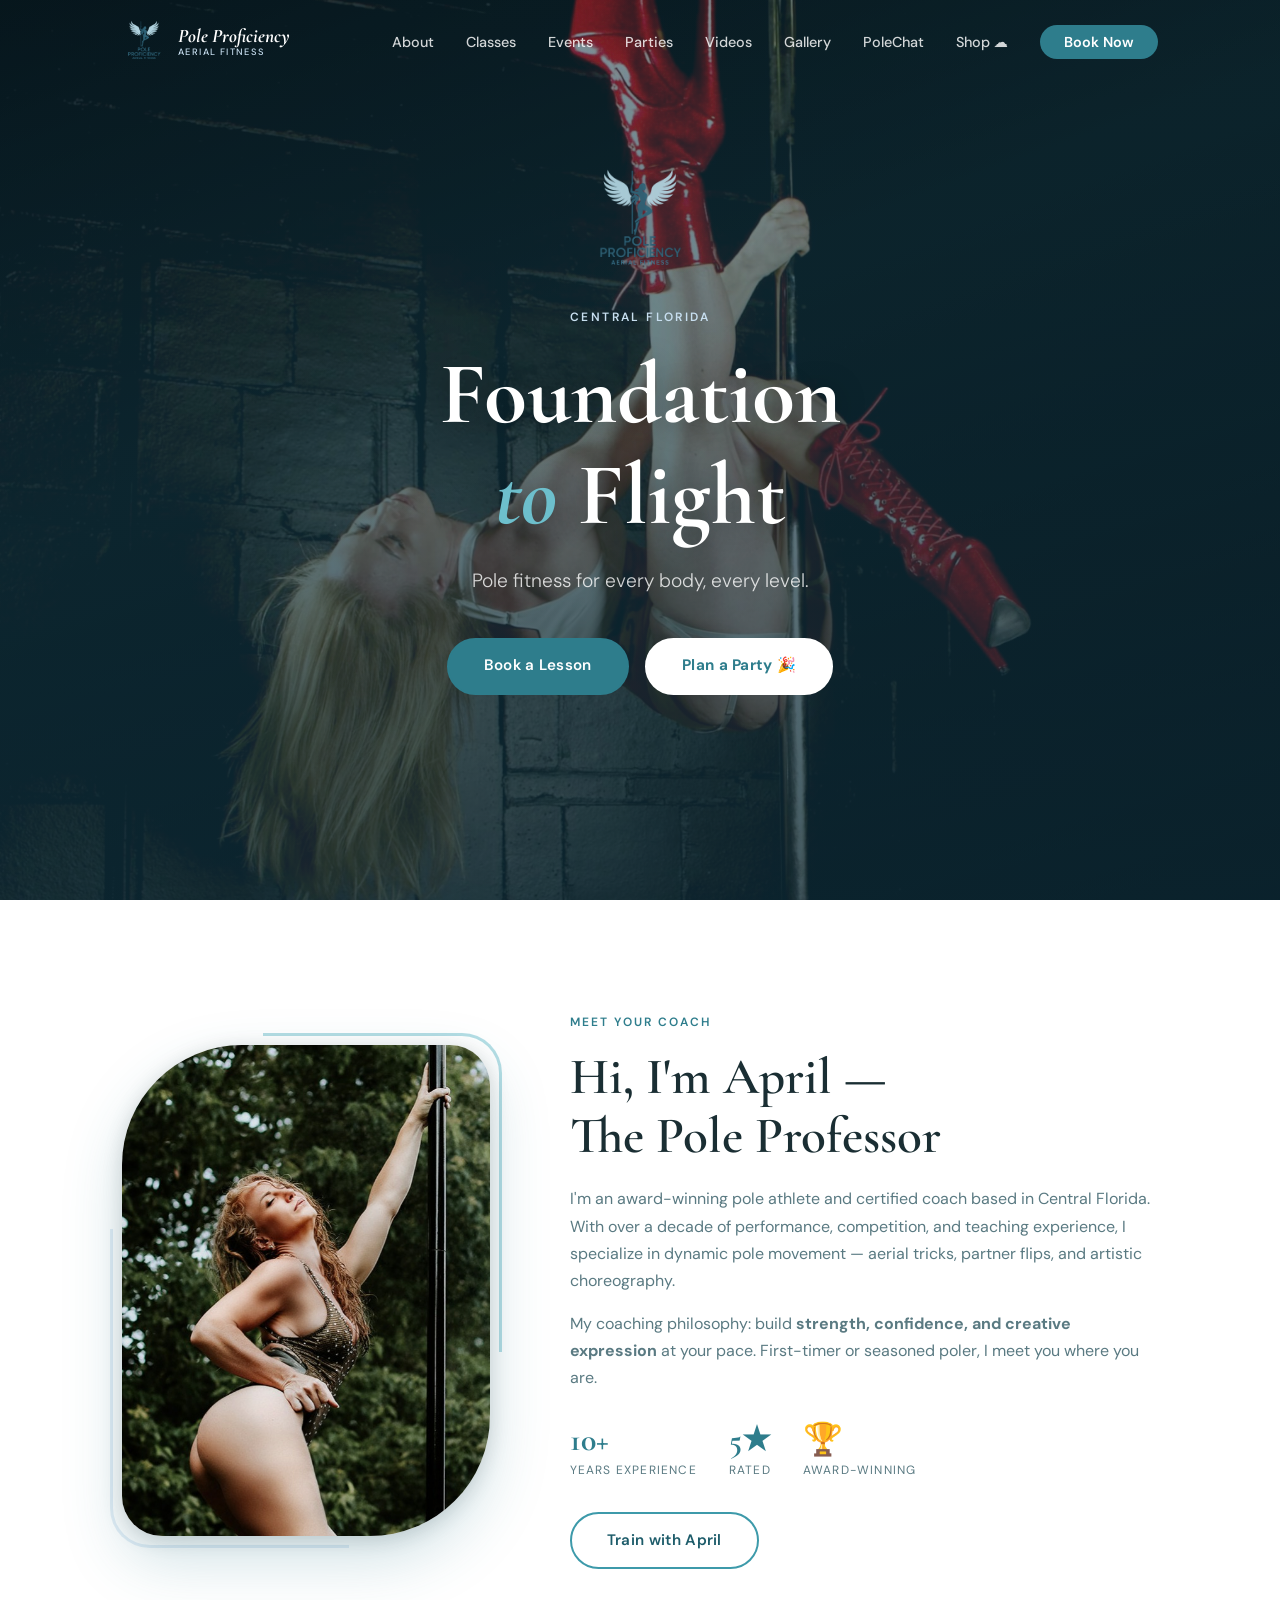
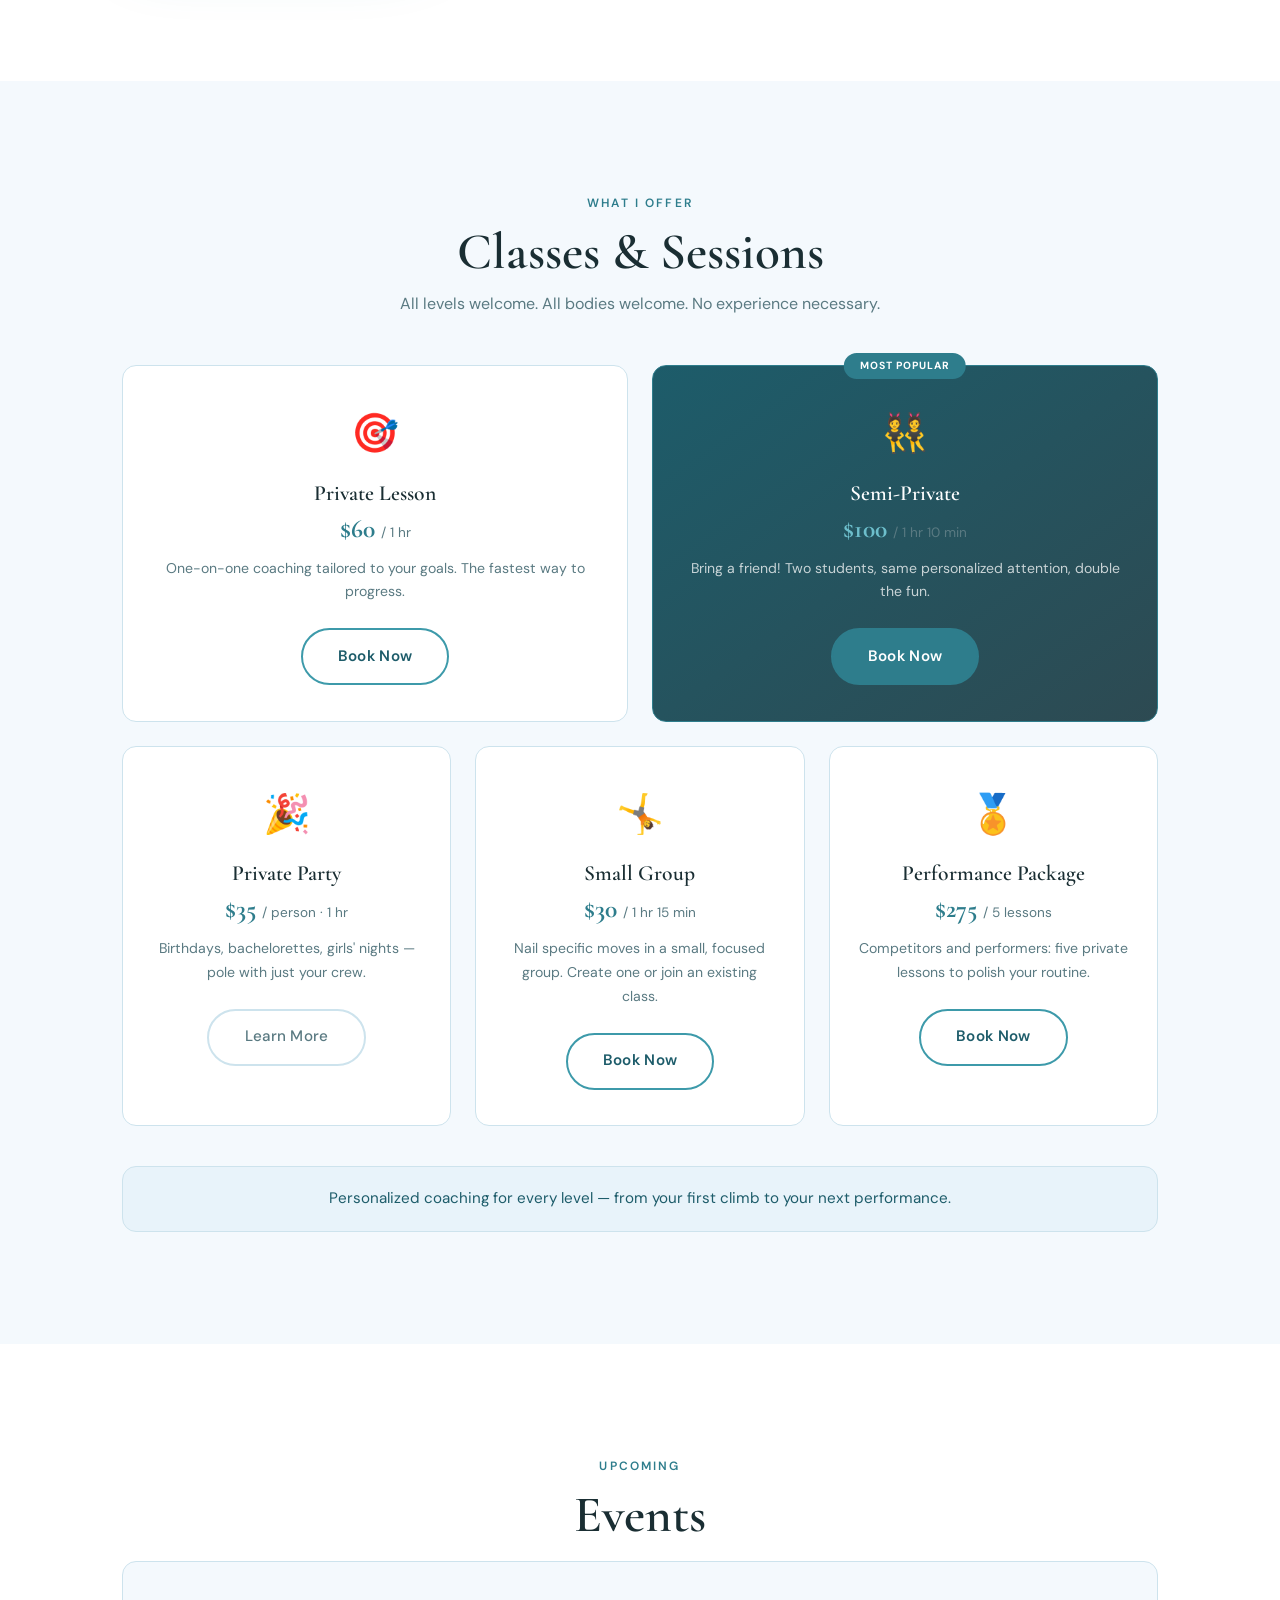
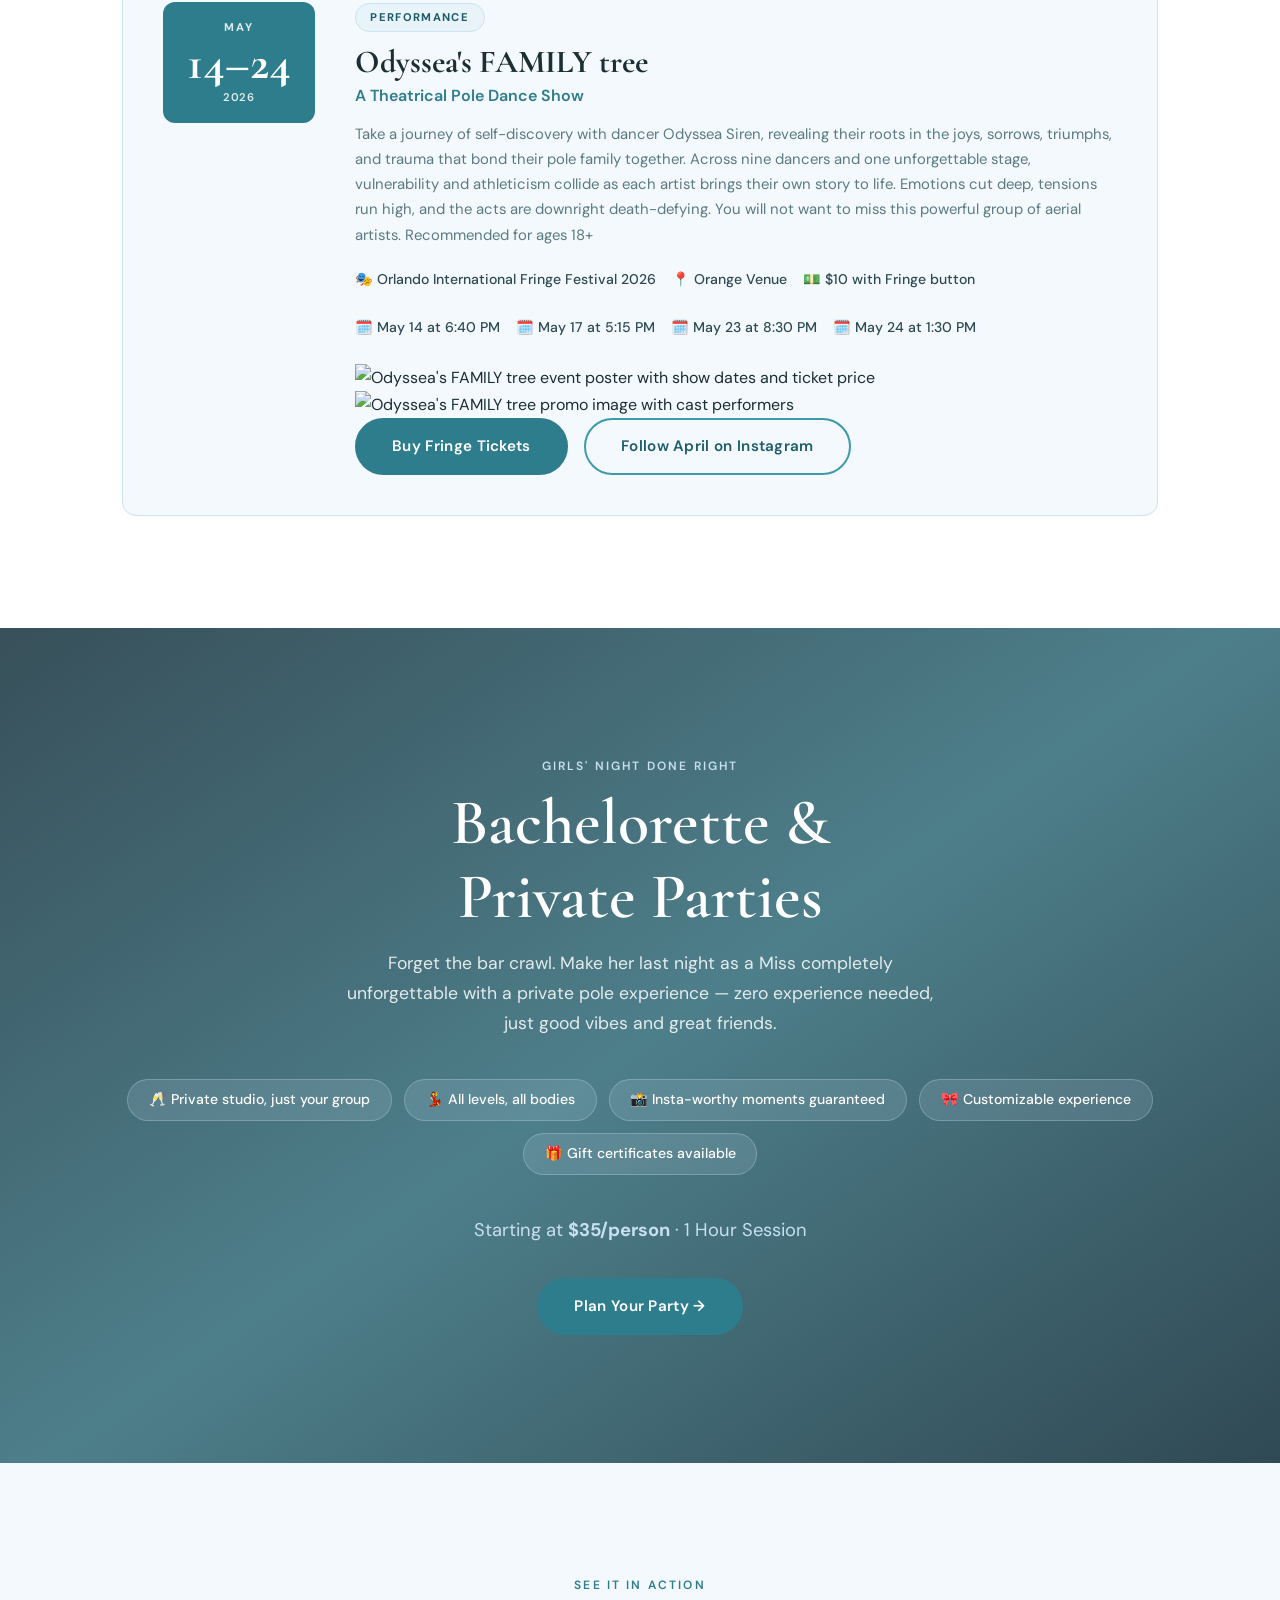
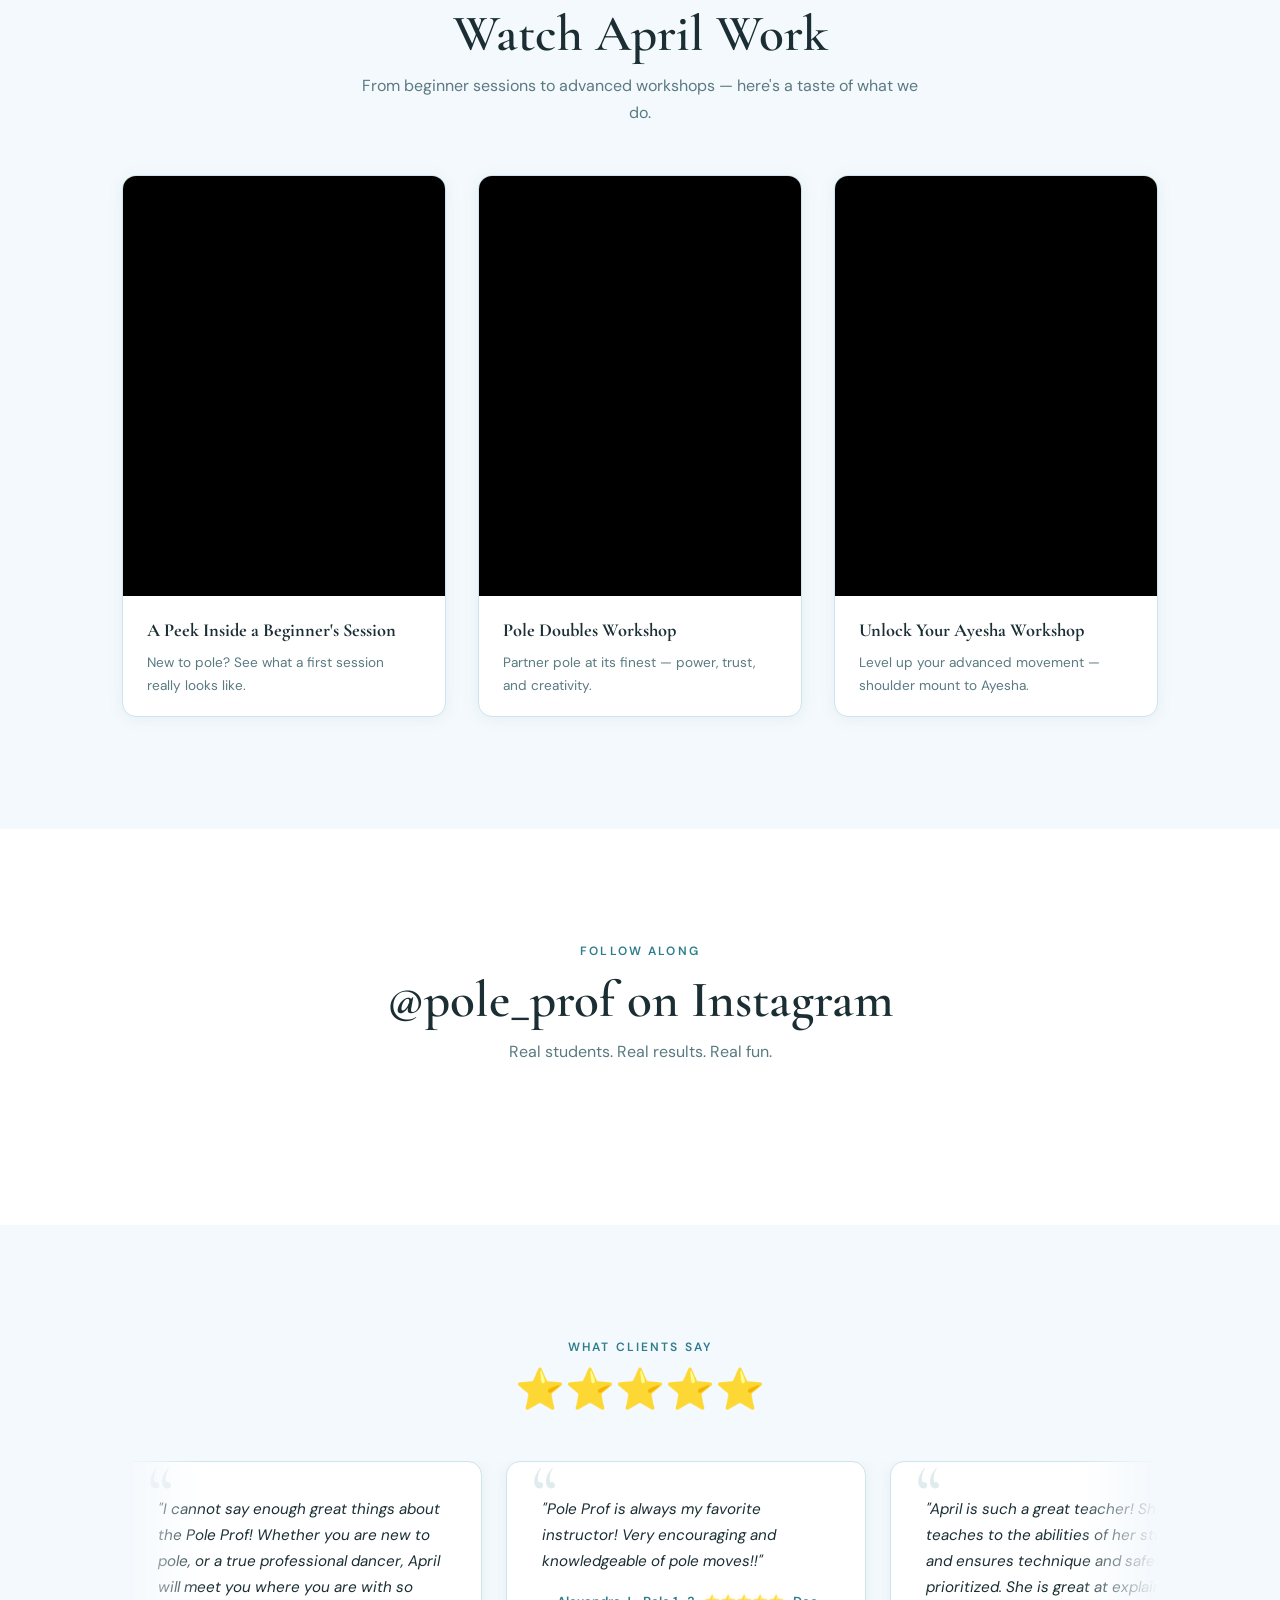
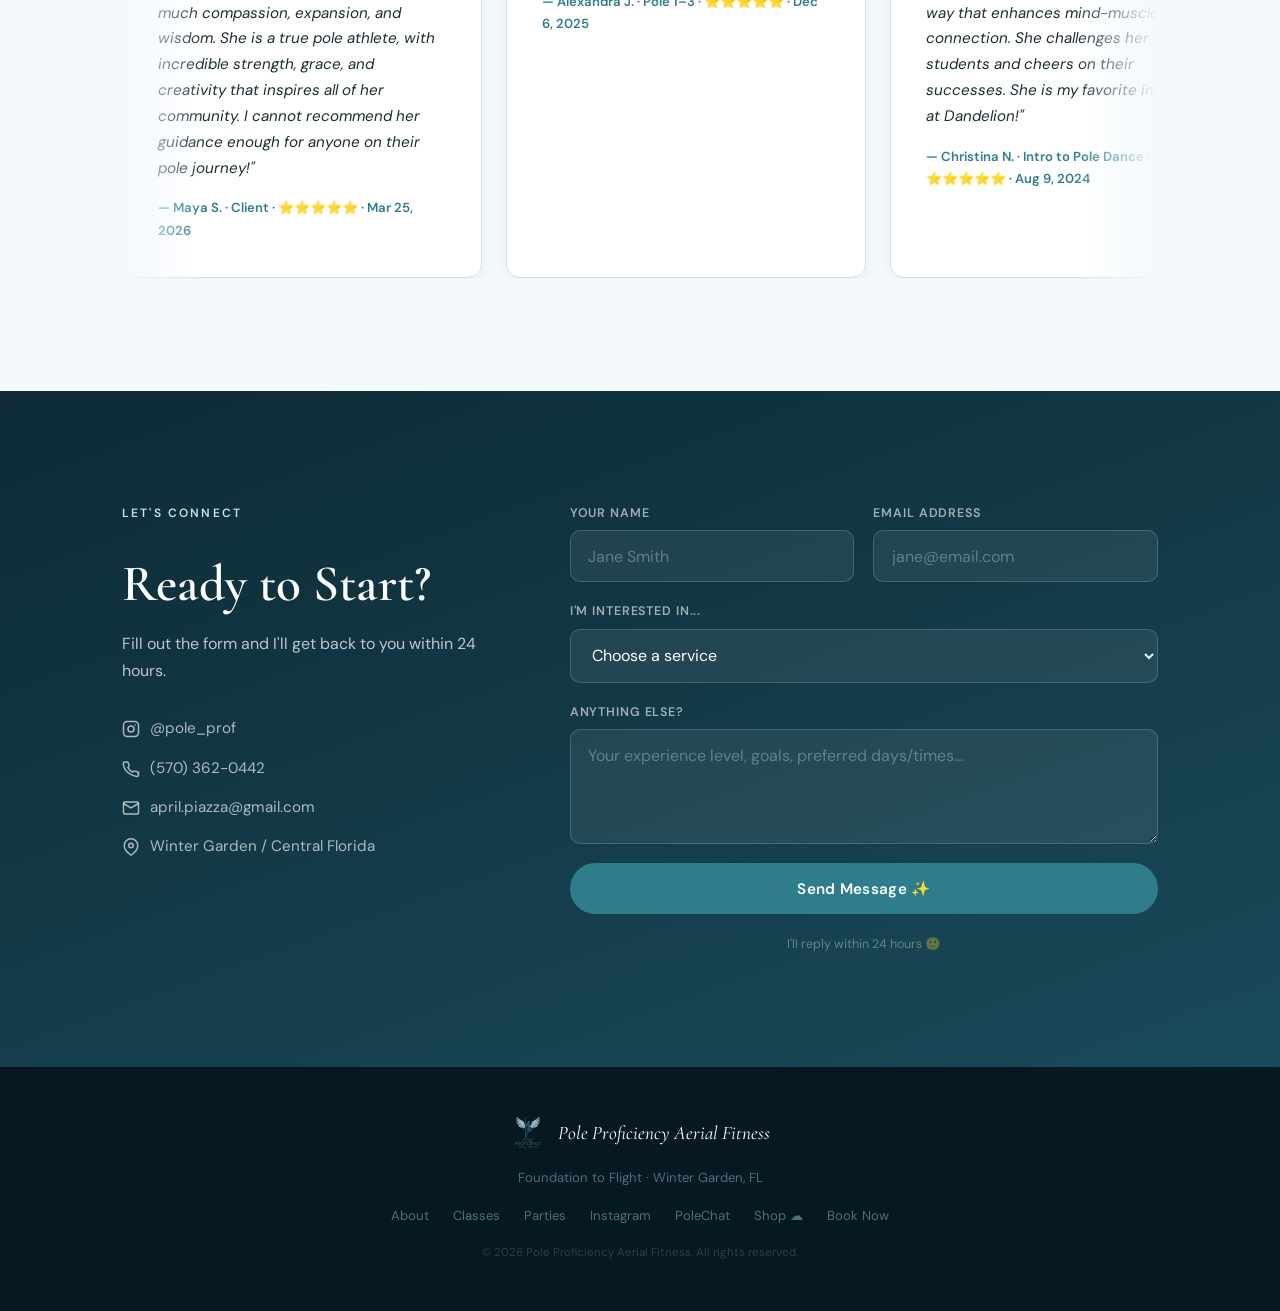
==== commit bef77acf: "Fix Pole Prof shop route to serve May 10 page" ====
--- a/poleprof-site/index.html
+++ b/poleprof-site/index.html
@@ -39,7 +39,7 @@
         <li><a href="#videos">Videos</a></li>
         <li><a href="#gallery">Gallery</a></li>
         <li><a href="polechat.html">PoleChat</a></li>
-        <li><a href="onclouddnine.html">Shop ☁️</a></li>
+        <li><a href="oncloudnine/">Shop ☁️</a></li>
         <li><a href="#contact" class="nav-cta">Book Now</a></li>
       </ul>
     </div>
@@ -137,7 +137,7 @@
       </div>
 
       <div class="intro-offer">
-        💡 <strong>First private lesson? Save 50%</strong> — mention it when you book.
+        Personalized coaching for every level — from your first climb to your next performance.
       </div>
     </div>
   </section>
@@ -145,35 +145,38 @@
   <!-- UPCOMING EVENTS -->
   <section id="events" class="events">
     <div class="container">
-      <p class="eyebrow center">Don't Miss Out</p>
-      <h2 class="center">Upcoming Events</h2>
-      <p class="section-intro center">Limited spots available — reserve yours today!</p>
+      <p class="eyebrow center">Upcoming</p>
+      <h2 class="center">Events</h2>
 
       <div class="event-card">
         <div class="event-date-block">
-          <span class="event-month">MAR</span>
-          <span class="event-day">29</span>
-          <span class="event-dow">Sunday</span>
+          <span class="event-month">MAY</span>
+          <span class="event-day">14–24</span>
+          <span class="event-dow">2026</span>
         </div>
         <div class="event-details">
-          <div class="event-tag">Workshop</div>
-          <h3 class="event-title">FLIP THE SCRIPT!</h3>
-          <p class="event-subtitle">Solo &amp; Duo Flips Workshop</p>
-          <p class="event-desc">Join April and the incredible <strong>Ikarys Noir</strong> for a workshop dedicated entirely to <strong>pole flips</strong> — solo and duo. Whether you're throwing your first flip or ready to take it to the next level, come flip the script with us! <strong>No partner needed to attend.</strong> Have questions about prerequisites? Email April before signing up.</p>
+          <div class="event-tag">Performance</div>
+          <h3 class="event-title">Odyssea's FAMILY tree</h3>
+          <p class="event-subtitle">A Theatrical Pole Dance Show</p>
+          <p class="event-desc">Take a journey of self-discovery with dancer Odyssea Siren, revealing their roots in the joys, sorrows, triumphs, and trauma that bond their pole family together. Across nine dancers and one unforgettable stage, vulnerability and athleticism collide as each artist brings their own story to life. Emotions cut deep, tensions run high, and the acts are downright death-defying. You will not want to miss this powerful group of aerial artists. Recommended for ages 18+</p>
           <div class="event-meta">
-            <span>🕐 1:00 PM – 2:30 PM</span>
-            <span>📍 Dandelion Pole &amp; Fitness</span>
-            <span>💰 $35/person</span>
-          </div>
-          <div class="event-sneak-peek">
-            <p class="sneak-peek-label">🎬 Sneak Peek</p>
-            <div class="yt-shorts-wrap">
-              <iframe src="https://www.youtube.com/embed/hb6WDu6TeSI" title="FLIP THE SCRIPT Sneak Peek" frameborder="0" allow="accelerometer; autoplay; clipboard-write; encrypted-media; gyroscope; picture-in-picture" allowfullscreen></iframe>
-            </div>
+            <span>🎭 Orlando International Fringe Festival 2026</span>
+            <span>📍 Orange Venue</span>
+            <span>💵 $10 with Fringe button</span>
+          </div>
+          <div class="event-meta event-dates-list">
+            <span>🗓️ May 14 at 6:40 PM</span>
+            <span>🗓️ May 17 at 5:15 PM</span>
+            <span>🗓️ May 23 at 8:30 PM</span>
+            <span>🗓️ May 24 at 1:30 PM</span>
+          </div>
+          <div class="event-image-row">
+            <img src="odysseas-family-tree-1.png" alt="Odyssea's FAMILY tree event poster with show dates and ticket price" class="event-promo-image">
+            <img src="odysseas-family-tree-2.png" alt="Odyssea's FAMILY tree promo image with cast performers" class="event-promo-image">
           </div>
           <div class="event-actions">
-            <a href="https://pay.poleprof.com" target="_blank" rel="noopener" class="btn btn-primary">Register &amp; Pay Online</a>
-            <a href="mailto:april.piazza@gmail.com?subject=FLIP THE SCRIPT Workshop - Registration&body=Hi April! I'd like to register for the FLIP THE SCRIPT workshop on March 29th. My name is: %0D%0A%0D%0APreferred payment: Venmo / CashApp" class="btn btn-primary">Email to Pay via Venmo/CashApp</a>
+            <a href="https://orlandofringe.ssboxoffice.com/events/odysseas-family-tree/?fbclid=PARlRTSARNzTtleHRuA2FlbQIxMABzcnRjBmFwcF9pZA8xMjQwMjQ1NzQyODc0MTQAAafazVNl9UL6iSj-X09jJ9VIga2HsRrqSolrUJnfC7DdPQKtwFeYjJV5e3XpvA_aem_T90GmZRgQjRV7Ra8oTyIgA" target="_blank" rel="noopener" class="btn btn-primary">Buy Fringe Tickets</a>
+            <a href="https://www.instagram.com/pole_prof/" target="_blank" rel="noopener" class="btn btn-outline">Follow April on Instagram</a>
           </div>
         </div>
       </div>
@@ -346,7 +349,7 @@
       <div class="contact-info">
         <p class="eyebrow">Let's Connect</p>
         <h2>Ready to Start?</h2>
-        <p>Fill out the form and I'll get back to you within 24 hours. Don't forget — <strong>first private lesson is 50% off</strong>!</p>
+        <p>Fill out the form and I'll get back to you within 24 hours.</p>
         <div class="contact-links">
           <a href="https://www.instagram.com/pole_prof/" target="_blank" rel="noopener" class="contact-link">
             <svg width="18" height="18" viewBox="0 0 24 24" fill="none" stroke="currentColor" stroke-width="2"><rect x="2" y="2" width="20" height="20" rx="5"/><circle cx="12" cy="12" r="4"/><circle cx="17.5" cy="6.5" r="1" fill="currentColor" stroke="none"/></svg>
@@ -412,7 +415,7 @@
         <a href="#bachelorette">Parties</a>
         <a href="https://www.instagram.com/pole_prof/" target="_blank">Instagram</a>
         <a href="polechat.html">PoleChat</a>
-        <a href="onclouddnine.html">Shop ☁️</a>
+        <a href="oncloudnine/">Shop ☁️</a>
         <a href="#contact">Book Now</a>
       </div>
       <p class="footer-copy">© 2026 Pole Proficiency Aerial Fitness. All rights reserved.</p>
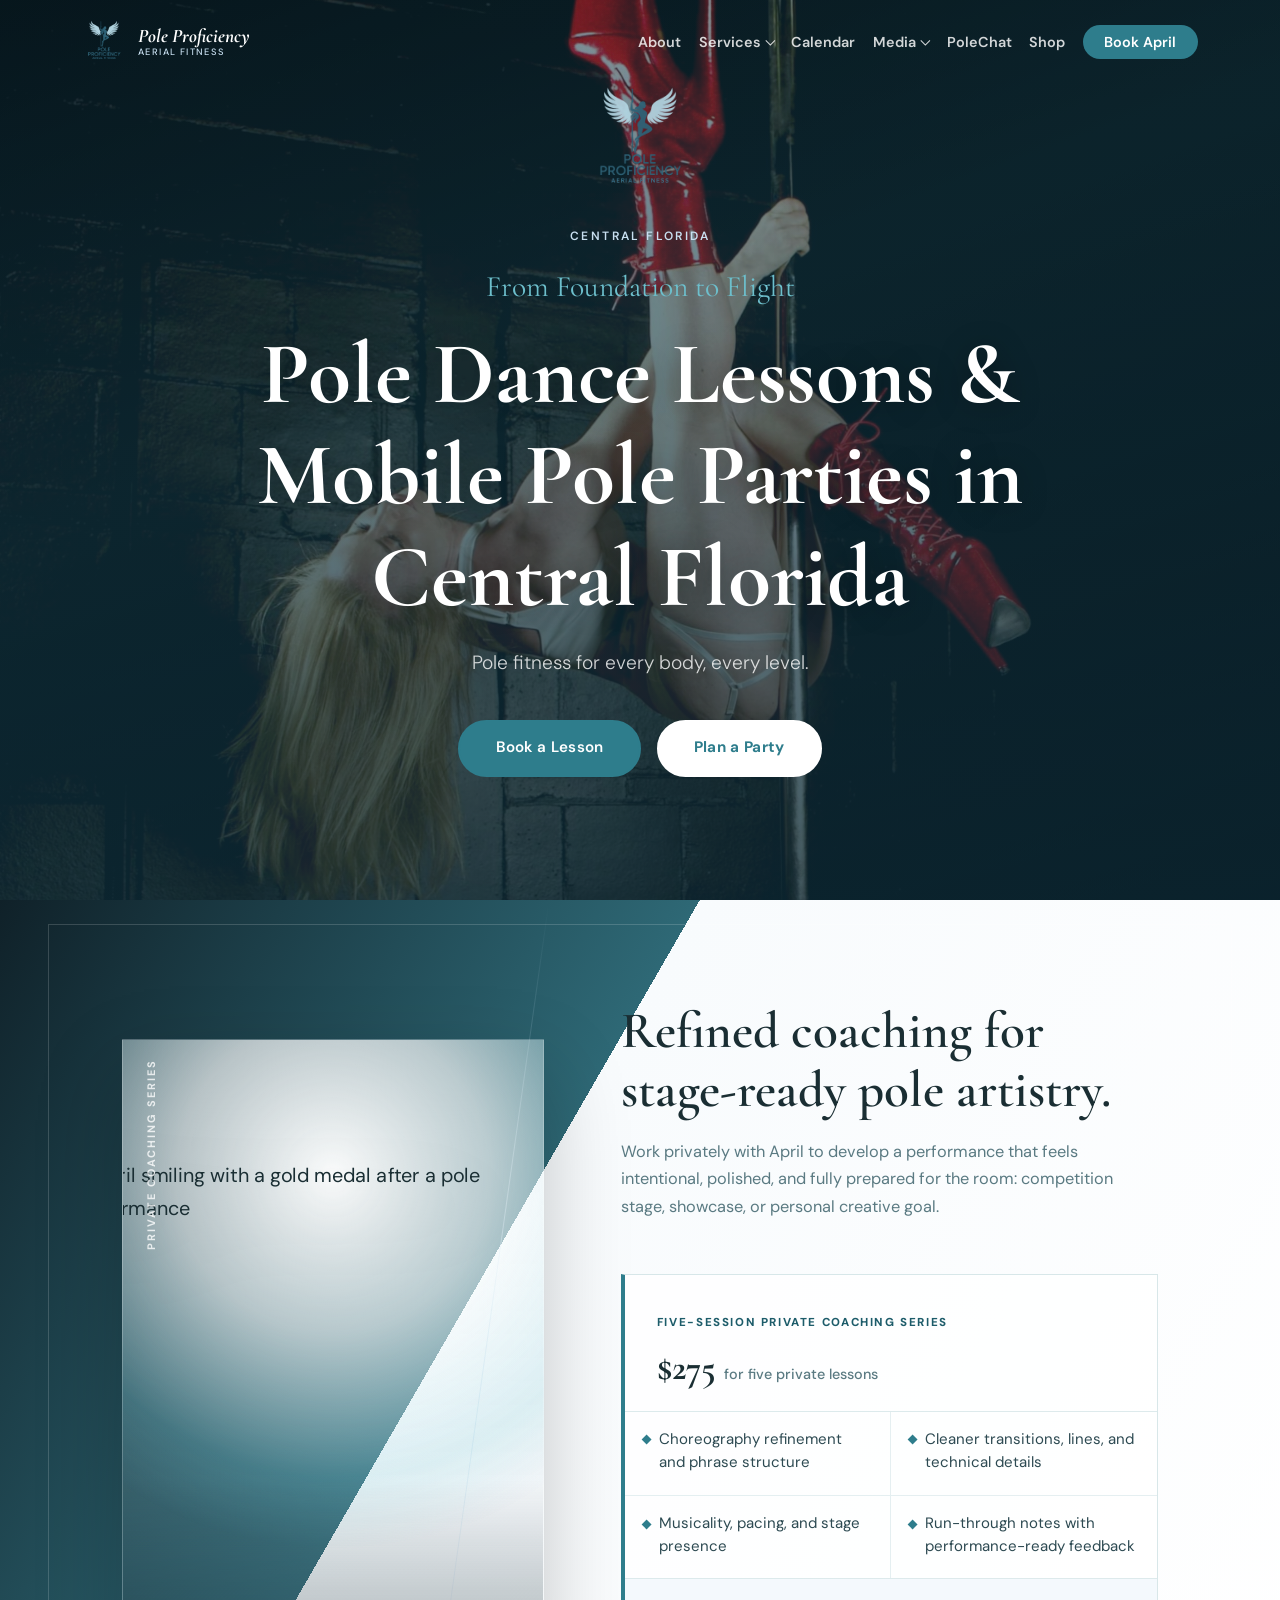
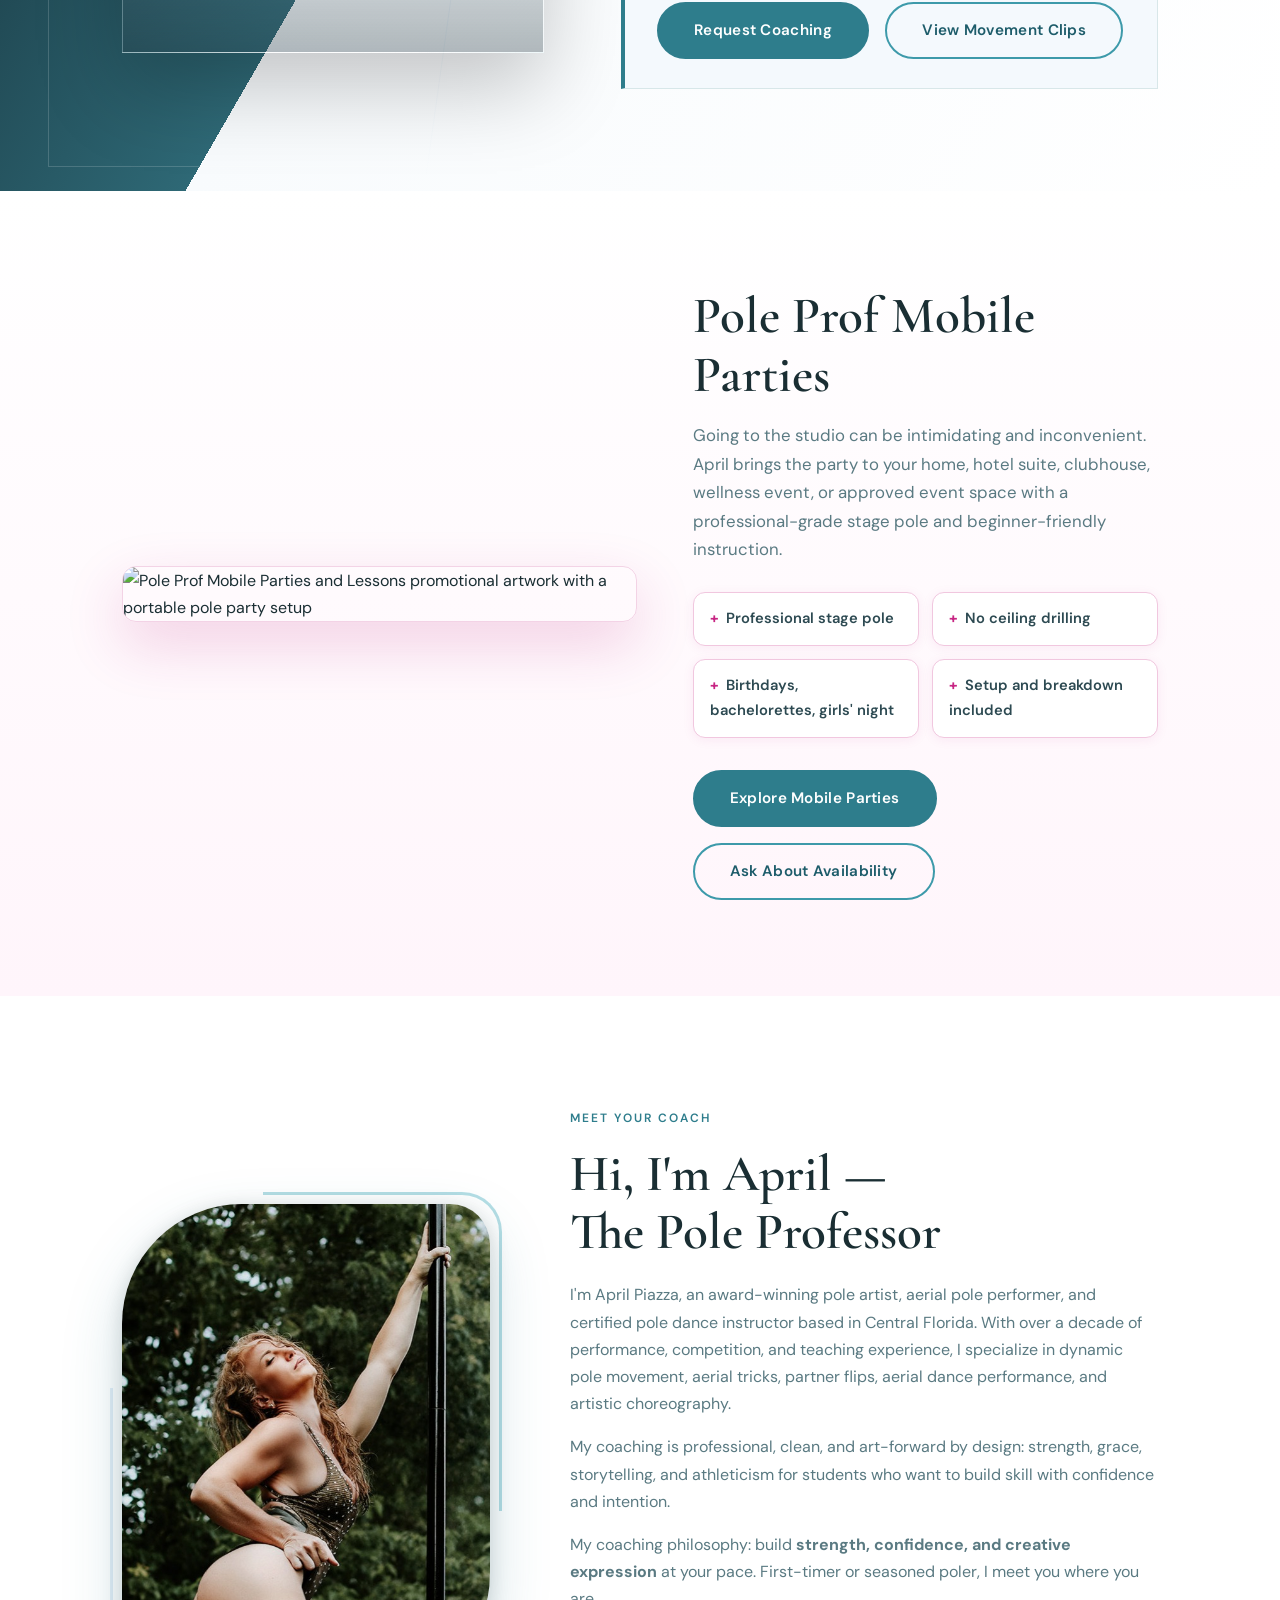
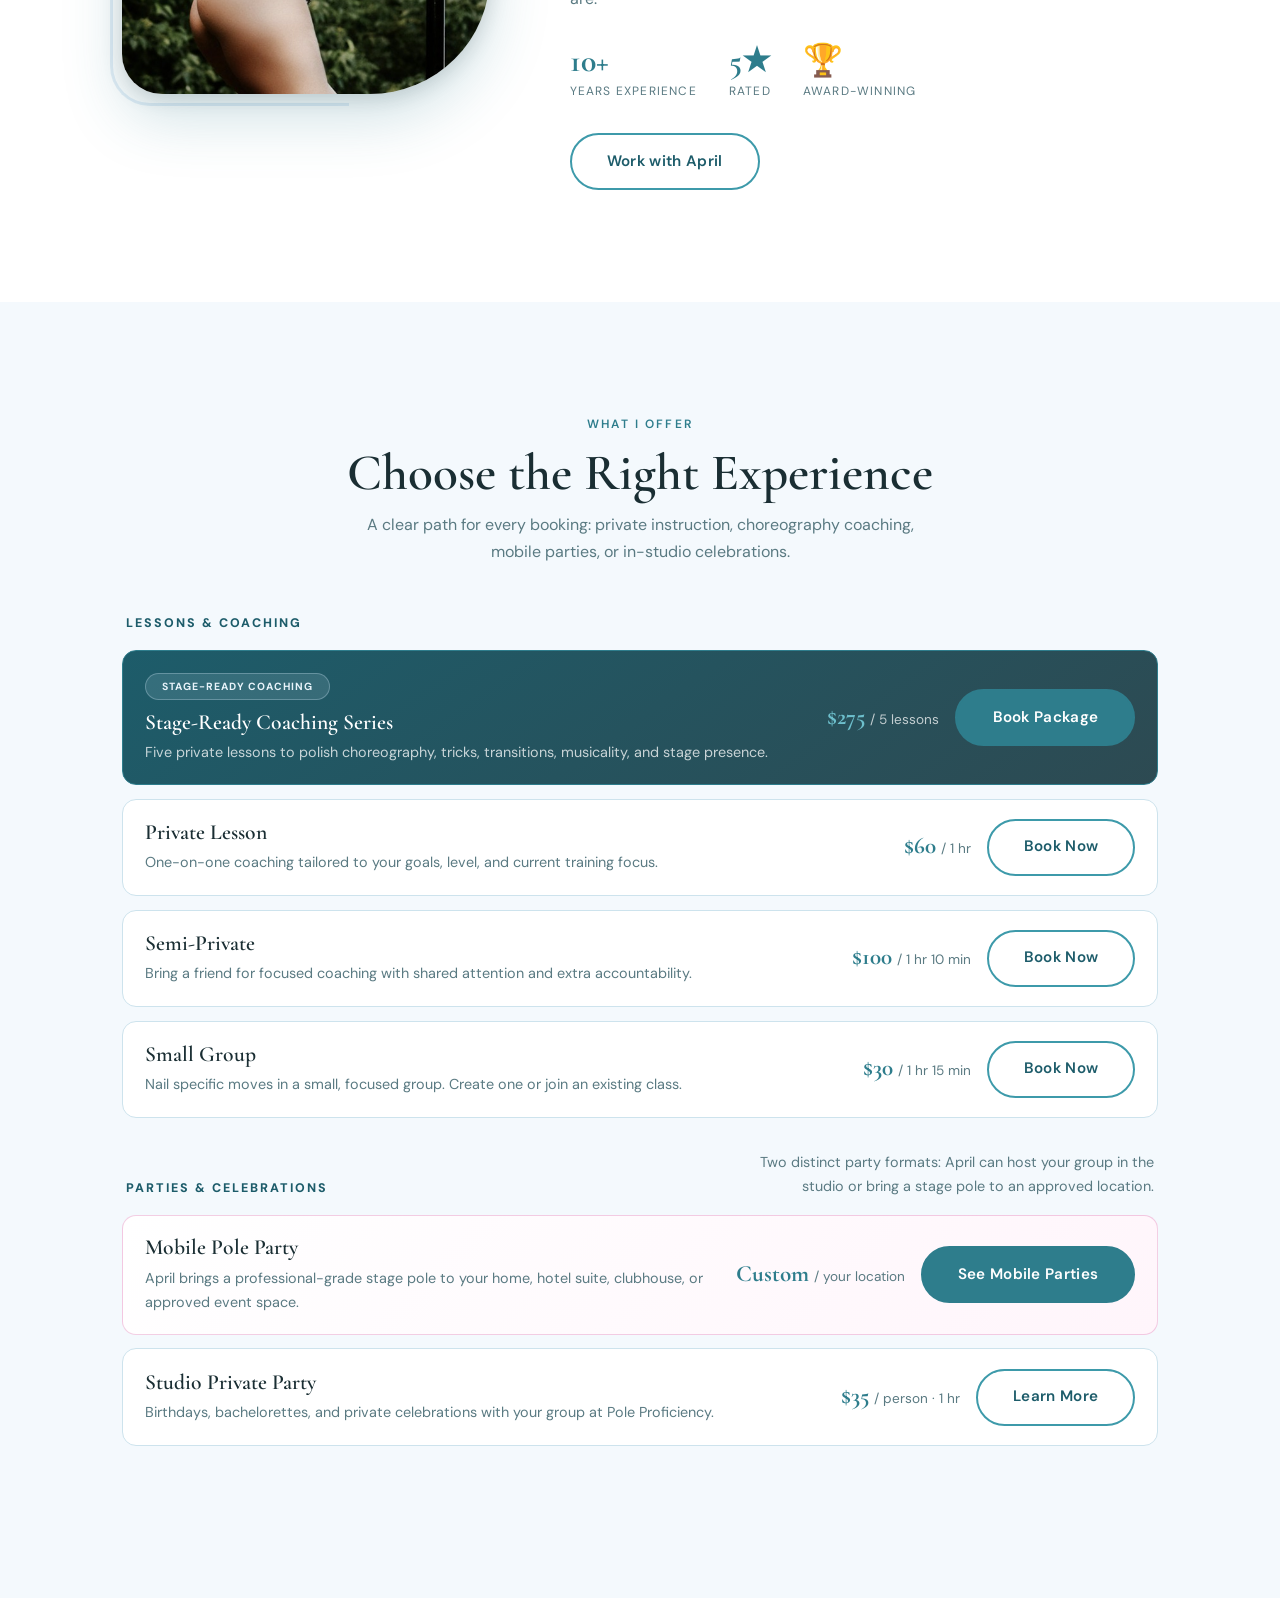
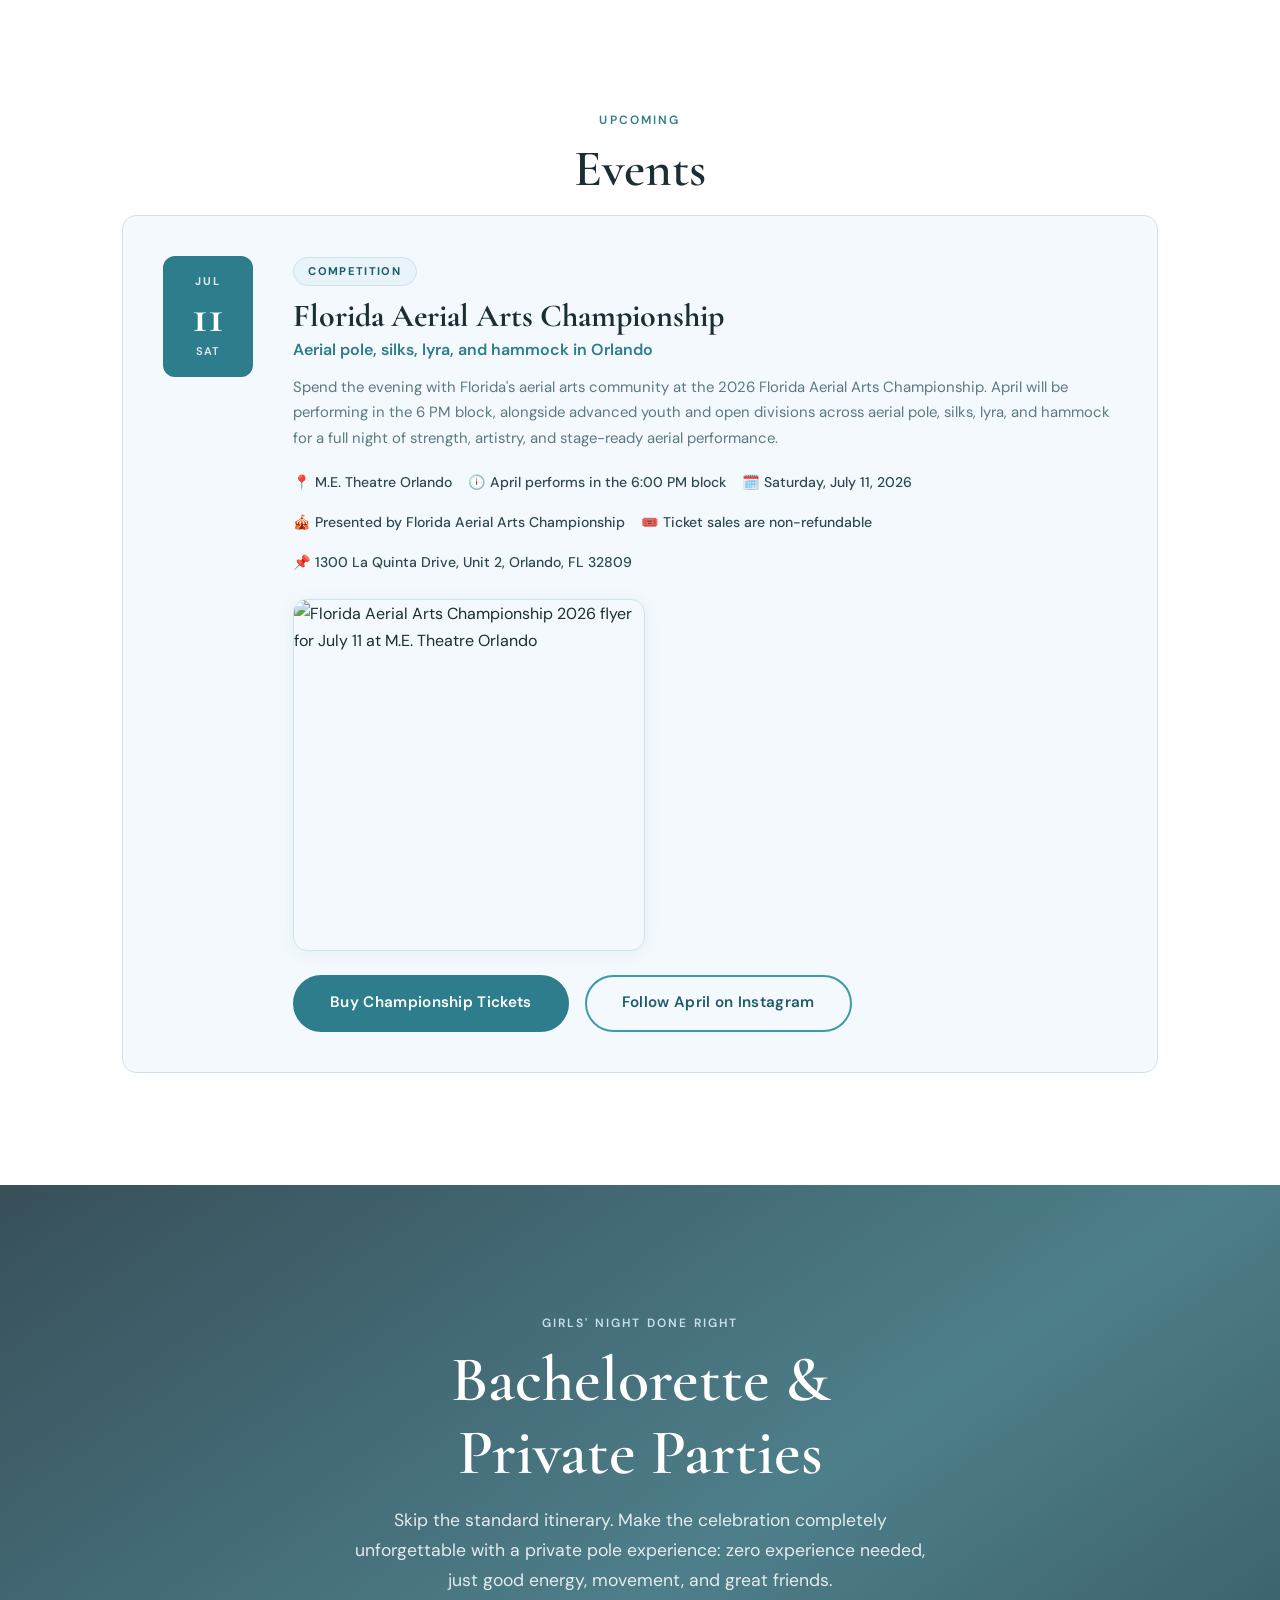
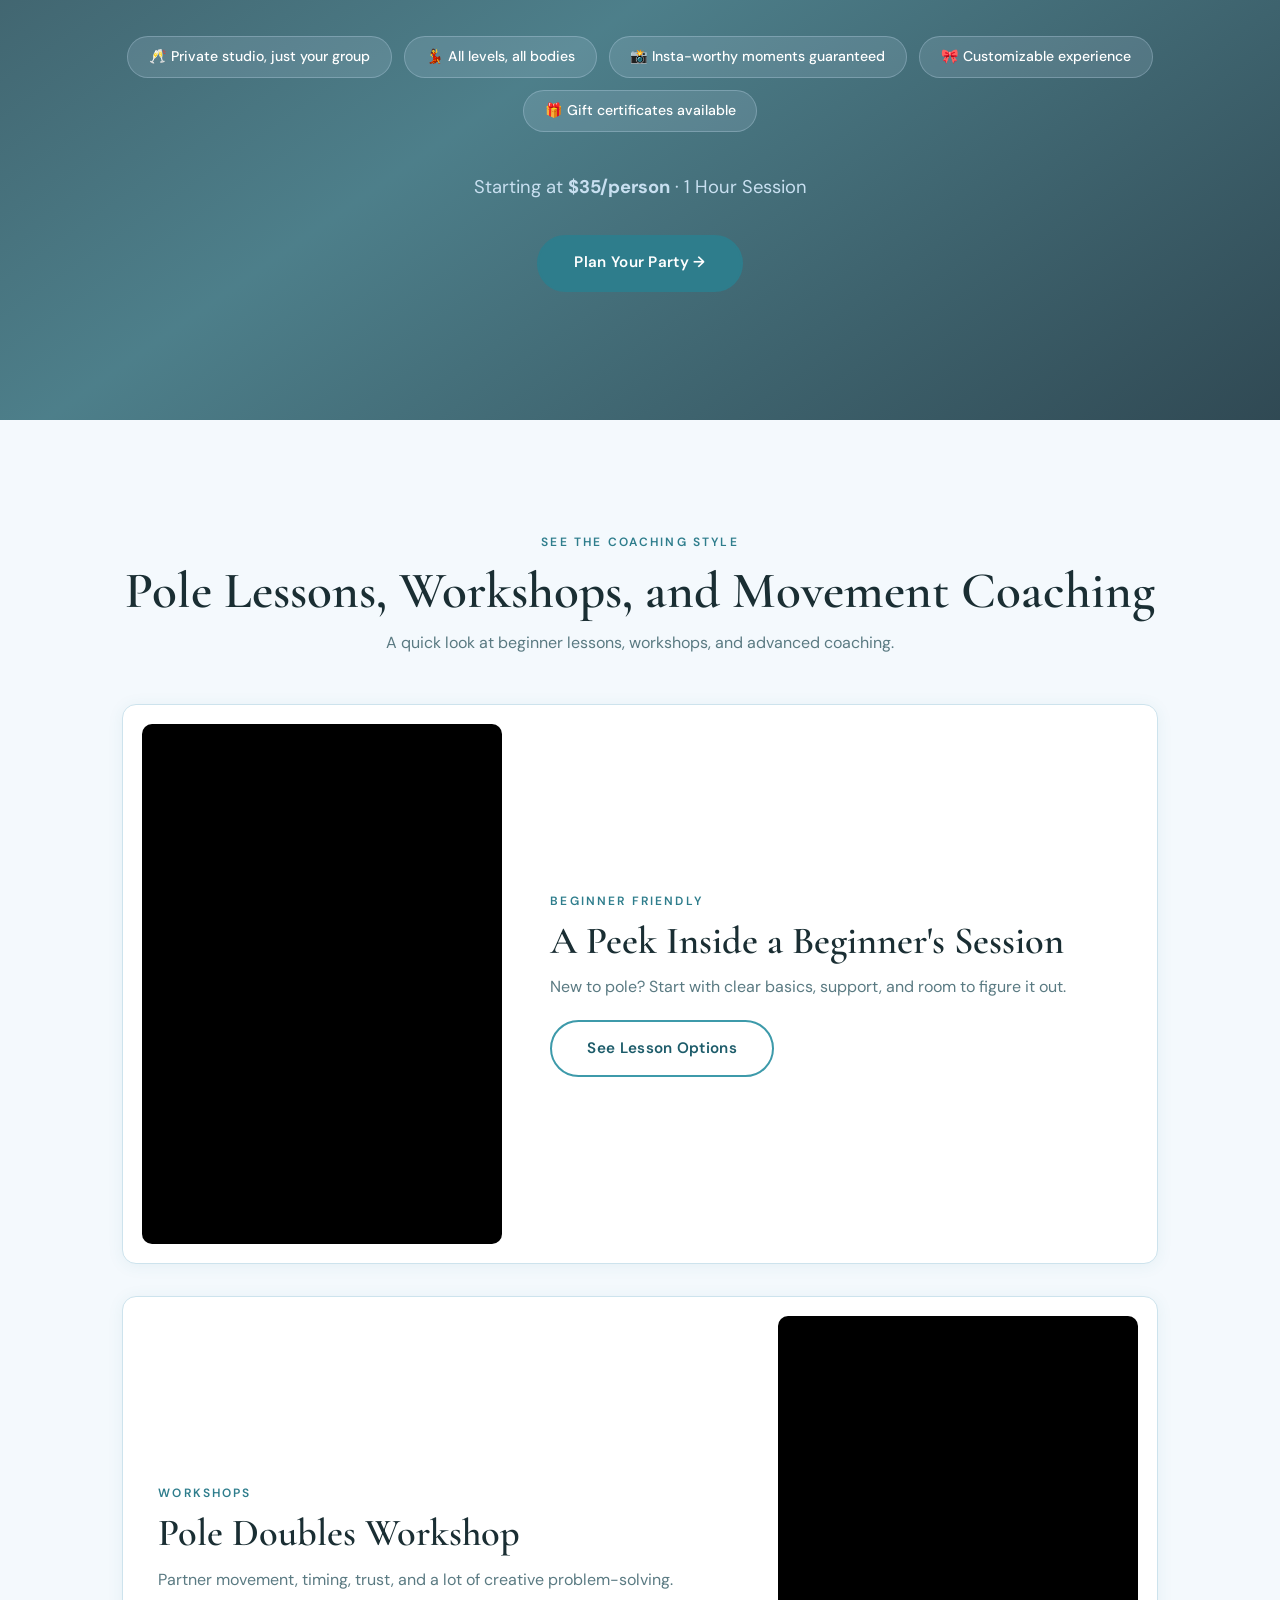
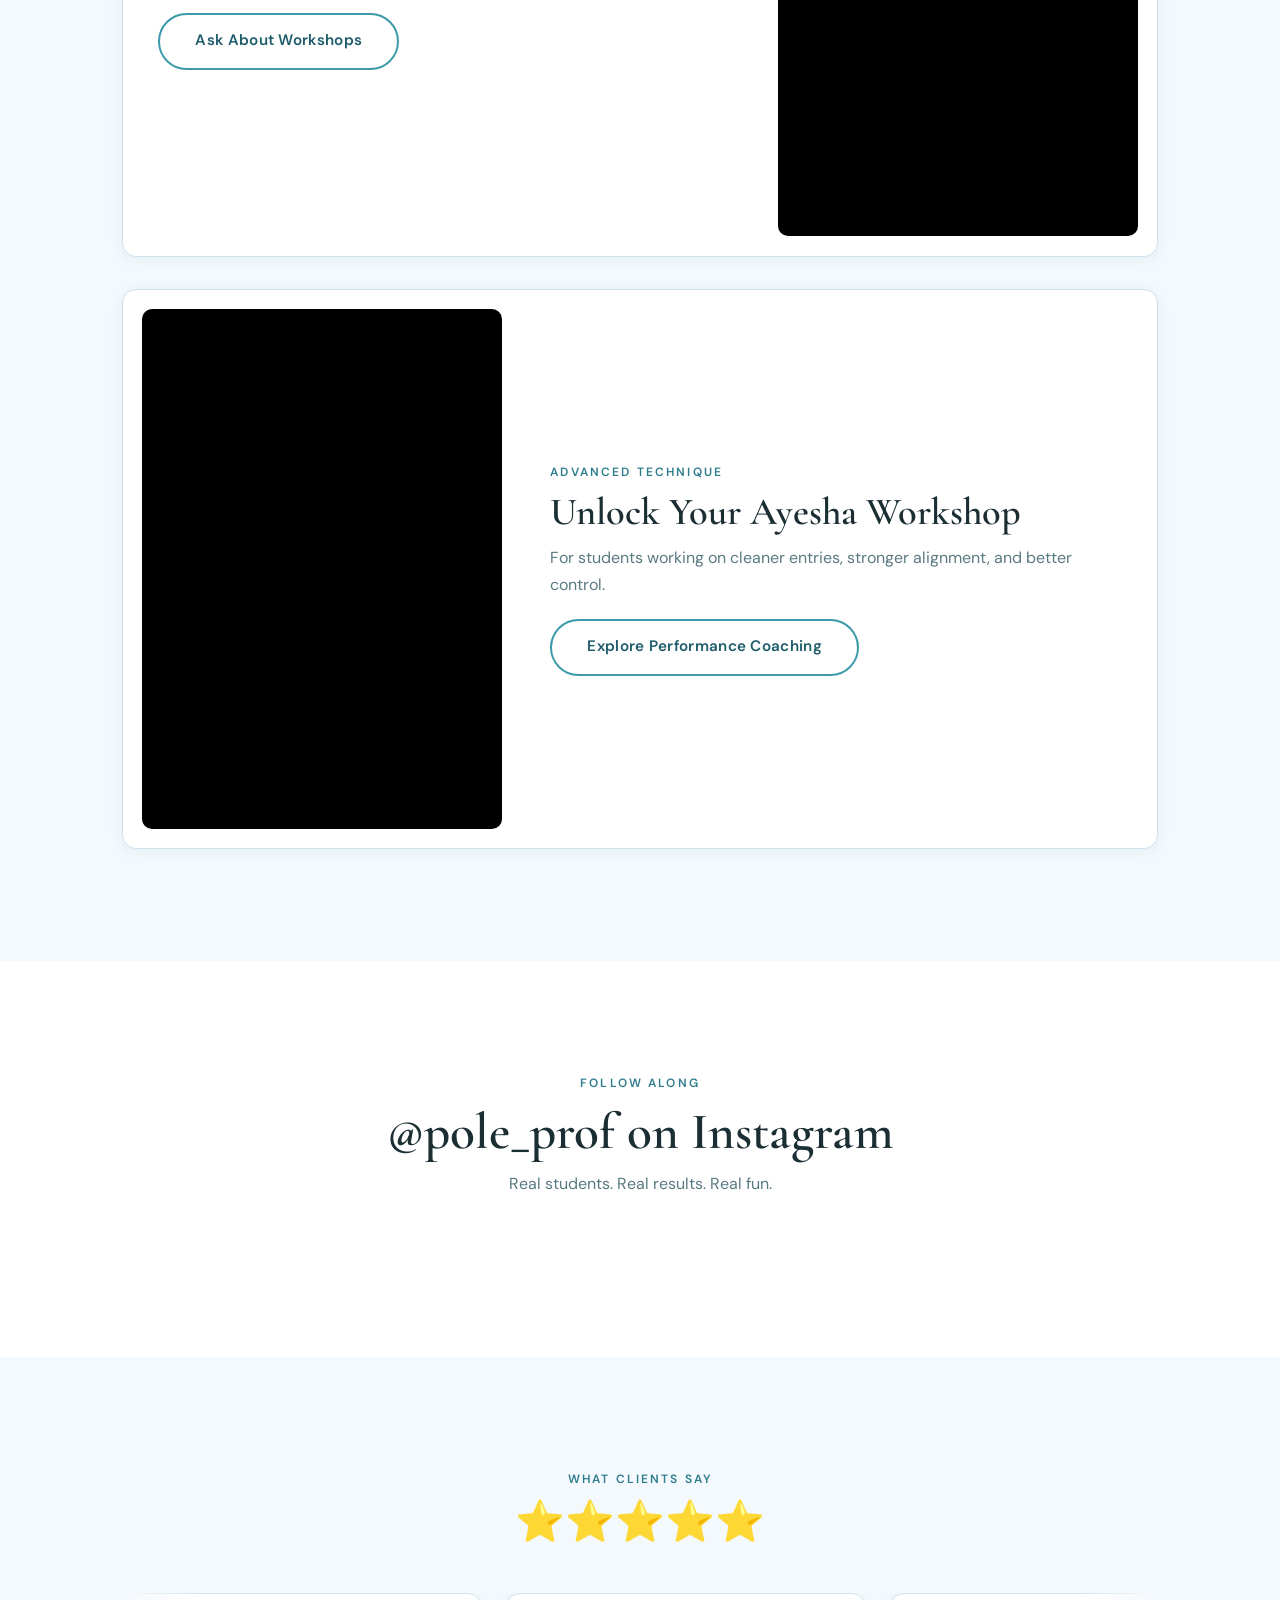
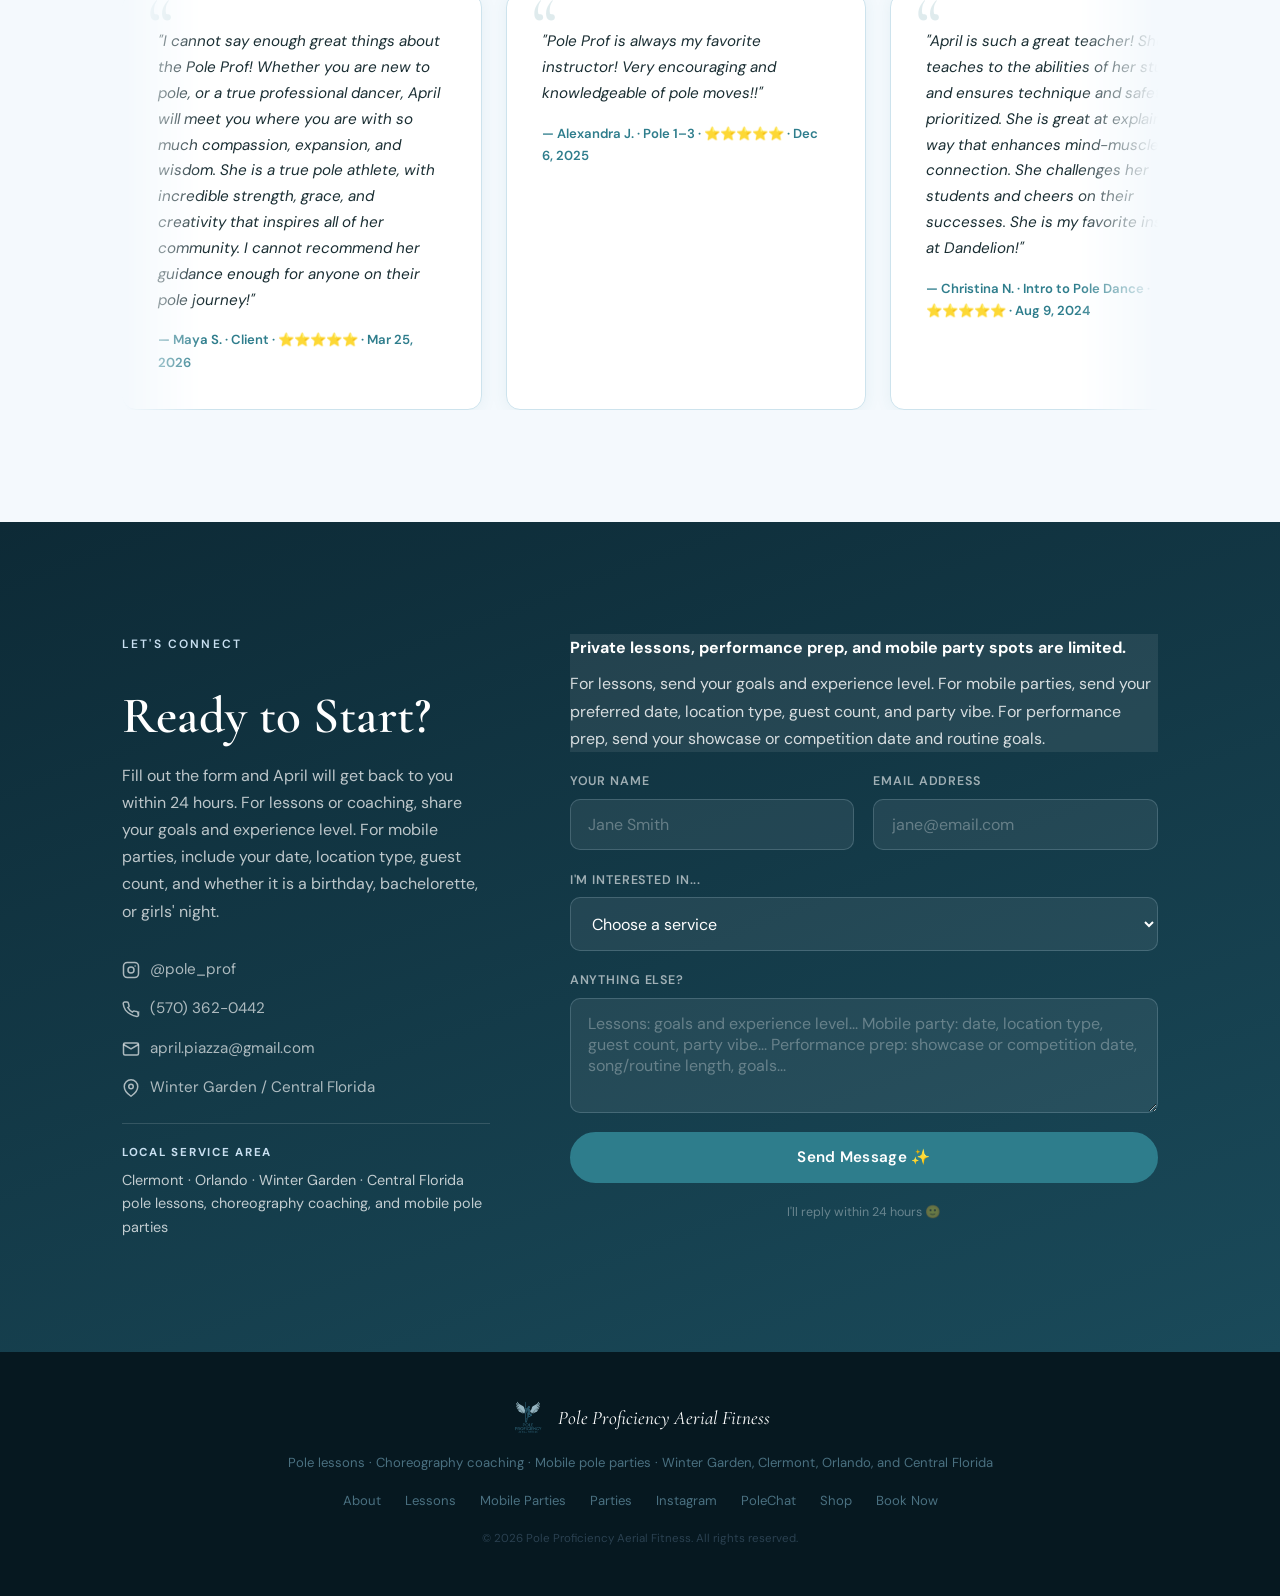
==== commit f8aff9af: "Update Pole Prof homepage SEO preview" ====
--- a/poleprof-site/index.html
+++ b/poleprof-site/index.html
@@ -11,8 +11,106 @@
   </script>
   <meta charset="UTF-8" />
   <meta name="viewport" content="width=device-width, initial-scale=1.0" />
-  <title>Pole Proficiency Aerial Fitness | Winter Garden, FL</title>
-  <meta name="description" content="Award-winning pole fitness coaching in Winter Garden, FL. Private lessons, bachelorette parties, group classes, and aerial workshops for all levels. Book with April today." />
+  <title>Pole Dance Instructor &amp; Aerial Fitness Coach | April Piazza</title>
+  <meta name="description" content="Book April Piazza, a Florida pole dance instructor, aerial fitness coach, and pole artist offering private lessons, choreography coaching, performance prep, mobile pole parties, and group instruction." />
+  <link rel="canonical" href="https://poleprof.com/" />
+  <meta property="og:type" content="website" />
+  <meta property="og:site_name" content="Pole Proficiency Aerial Fitness" />
+  <meta property="og:title" content="Pole Dance Instructor &amp; Aerial Fitness Coach | April Piazza" />
+  <meta property="og:description" content="Private pole lessons, choreography coaching, performance prep, mobile pole parties, and beginner-friendly aerial fitness in Central Florida." />
+  <meta property="og:url" content="https://poleprof.com/" />
+  <meta property="og:image" content="https://poleprof.com/hero.jpg" />
+  <meta property="og:image:alt" content="April Piazza performing artistic aerial pole movement in Central Florida" />
+  <meta name="twitter:card" content="summary_large_image" />
+  <meta name="twitter:title" content="Pole Dance Instructor &amp; Aerial Fitness Coach | April Piazza" />
+  <meta name="twitter:description" content="Private pole lessons, choreography coaching, performance prep, mobile pole parties, and beginner-friendly aerial fitness in Central Florida." />
+  <meta name="twitter:image" content="https://poleprof.com/hero.jpg" />
+  <script type="application/ld+json">
+    {
+      "@context": "https://schema.org",
+      "@graph": [
+        {
+          "@type": "WebSite",
+          "@id": "https://poleprof.com/#website",
+          "name": "Pole Proficiency Aerial Fitness",
+          "url": "https://poleprof.com/",
+          "description": "Florida pole dance instructor, aerial fitness coach, choreography coach, and mobile pole party provider.",
+          "publisher": {
+            "@id": "https://poleprof.com/#organization"
+          }
+        },
+        {
+          "@type": "LocalBusiness",
+          "@id": "https://poleprof.com/#organization",
+          "name": "Pole Proficiency Aerial Fitness",
+          "url": "https://poleprof.com/",
+          "image": "https://poleprof.com/hero.jpg",
+          "description": "Pole Proficiency Aerial Fitness provides pole dance instruction, choreography coaching, mobile pole parties, private lessons, and aerial fitness instruction in Central Florida.",
+          "keywords": [
+            "Clermont FL pole instructor",
+            "Orlando aerial fitness coach",
+            "Central Florida pole dance instructor",
+            "Florida pole artist"
+          ],
+          "areaServed": [
+            "Clermont, FL",
+            "Winter Garden, FL",
+            "Orlando, FL",
+            "Central Florida",
+            "Florida"
+          ],
+          "sameAs": [
+            "https://www.instagram.com/pole_prof/"
+          ],
+          "founder": {
+            "@id": "https://poleprof.com/#april-piazza"
+          },
+          "review": [
+            {
+              "@type": "Review",
+              "author": {
+                "@type": "Person",
+                "name": "Maya S."
+              },
+              "reviewBody": "I cannot say enough great things about the Pole Prof! Whether you are new to pole, or a true professional dancer, April will meet you where you are with so much compassion, expansion, and wisdom."
+            },
+            {
+              "@type": "Review",
+              "author": {
+                "@type": "Person",
+                "name": "Christina N."
+              },
+              "reviewBody": "April is such a great teacher! She teaches to the abilities of her students and ensures technique and safety are prioritized."
+            },
+            {
+              "@type": "Review",
+              "author": {
+                "@type": "Person",
+                "name": "Emoni R."
+              },
+              "reviewBody": "Very beginner friendly environment!"
+            }
+          ]
+        },
+        {
+          "@type": "Person",
+          "@id": "https://poleprof.com/#april-piazza",
+          "name": "April Piazza",
+          "alternateName": "The Pole Professor",
+          "jobTitle": "Pole Dance Instructor, Aerial Fitness Coach, and Performance Coach",
+          "url": "https://poleprof.com/",
+          "image": "https://poleprof.com/about.jpg",
+          "description": "April Piazza is a Florida pole artist, pole dance instructor, aerial fitness coach, and performance coach specializing in clean, artistic, athletic pole movement and choreography.",
+          "sameAs": [
+            "https://www.instagram.com/pole_prof/"
+          ],
+          "worksFor": {
+            "@id": "https://poleprof.com/#organization"
+          }
+        }
+      ]
+    }
+  </script>
   <link rel="preconnect" href="https://fonts.googleapis.com" />
   <link rel="preconnect" href="https://fonts.gstatic.com" crossorigin />
   <link href="https://fonts.googleapis.com/css2?family=Cormorant+Garamond:ital,wght@0,400;0,600;0,700;1,400;1,600&family=DM+Sans:wght@300;400;500;600&display=swap" rel="stylesheet" />
@@ -33,14 +131,25 @@
       <button class="nav-toggle" id="navToggle" aria-label="Menu">&#9776;</button>
       <ul class="nav-links" id="navLinks">
         <li><a href="#about">About</a></li>
-        <li><a href="#services">Classes</a></li>
-        <li><a href="#events">Events</a></li>
-        <li><a href="#bachelorette">Parties</a></li>
-        <li><a href="#videos">Videos</a></li>
-        <li><a href="#gallery">Gallery</a></li>
+        <li class="nav-item has-menu">
+          <button class="nav-menu-trigger" type="button" aria-expanded="false">Services</button>
+          <div class="nav-menu">
+            <a href="#services">Lessons &amp; Coaching</a>
+            <a href="mobile-pole-parties-central-fl.html">Mobile Parties</a>
+            <a href="#bachelorette">Studio Parties</a>
+          </div>
+        </li>
+        <li><a href="#events">Calendar</a></li>
+        <li class="nav-item has-menu">
+          <button class="nav-menu-trigger" type="button" aria-expanded="false">Media</button>
+          <div class="nav-menu">
+            <a href="#videos">Videos</a>
+            <a href="#gallery">Gallery</a>
+          </div>
+        </li>
         <li><a href="polechat.html">PoleChat</a></li>
-        <li><a href="oncloudnine/">Shop ☁️</a></li>
-        <li><a href="#contact" class="nav-cta">Book Now</a></li>
+        <li><a href="oncloudnine/">Shop</a></li>
+        <li><a href="#contact" class="nav-cta">Book April</a></li>
       </ul>
     </div>
   </nav>
@@ -54,14 +163,65 @@
     </div>
     <div class="hero-content">
       <p class="hero-eyebrow">Central Florida</p>
-      <h1>Foundation<br><em>to</em> Flight</h1>
+      <p class="hero-brand-line">From Foundation to Flight</p>
+      <h1>Pole Dance Lessons &amp; Mobile Pole Parties in Central Florida</h1>
       <p class="hero-sub">Pole fitness for every body, every level.</p>
       <div class="hero-buttons">
         <a href="#contact" class="btn btn-primary">Book a Lesson</a>
-        <a href="#bachelorette" class="btn btn-light">Plan a Party 🎉</a>
-      </div>
-    </div>
-
+        <a href="#bachelorette" class="btn btn-light">Plan a Party</a>
+      </div>
+    </div>
+
+  </section>
+
+  <!-- PERFORMANCE SEASON -->
+  <section id="performance" class="performance-season">
+    <div class="container performance-grid">
+      <figure class="performance-portrait">
+        <img src="performance-package-celebration.png" alt="April smiling with a gold medal after a pole performance" width="900" height="888" />
+      </figure>
+      <div class="performance-copy">
+        <h2>Refined coaching for stage-ready pole artistry.</h2>
+        <p>Work privately with April to develop a performance that feels intentional, polished, and fully prepared for the room: competition stage, showcase, or personal creative goal.</p>
+        <div class="performance-card">
+          <div class="performance-kicker">Five-session private coaching series</div>
+          <div class="performance-price">$275 <span>for five private lessons</span></div>
+          <ul class="performance-list">
+            <li>Choreography refinement and phrase structure</li>
+            <li>Cleaner transitions, lines, and technical details</li>
+            <li>Musicality, pacing, and stage presence</li>
+            <li>Run-through notes with performance-ready feedback</li>
+          </ul>
+          <div class="performance-actions">
+            <a href="#contact" class="btn btn-primary">Request Coaching</a>
+            <a href="#videos" class="btn btn-outline">View Movement Clips</a>
+          </div>
+        </div>
+      </div>
+    </div>
+  </section>
+
+  <!-- MOBILE PARTIES -->
+  <section id="mobile-parties" class="mobile-parties">
+    <div class="container mobile-parties-grid">
+      <div class="mobile-parties-art">
+        <img src="mobile-pole-parties.png" alt="Pole Prof Mobile Parties and Lessons promotional artwork with a portable pole party setup" />
+      </div>
+      <div class="mobile-parties-copy">
+        <h2>Pole Prof Mobile Parties</h2>
+        <p class="mobile-parties-lede">Going to the studio can be intimidating and inconvenient. April brings the party to your home, hotel suite, clubhouse, wellness event, or approved event space with a professional-grade stage pole and beginner-friendly instruction.</p>
+        <div class="mobile-party-points">
+          <div class="mobile-party-point">Professional stage pole</div>
+          <div class="mobile-party-point">No ceiling drilling</div>
+          <div class="mobile-party-point">Birthdays, bachelorettes, girls' night</div>
+          <div class="mobile-party-point">Setup and breakdown included</div>
+        </div>
+        <div class="mobile-parties-actions">
+          <a href="mobile-pole-parties-central-fl.html" class="btn btn-primary">Explore Mobile Parties</a>
+          <a href="#contact" class="btn btn-outline">Ask About Availability</a>
+        </div>
+      </div>
+    </div>
   </section>
 
   <!-- ABOUT -->
@@ -73,14 +233,15 @@
       <div class="about-text">
         <p class="eyebrow">Meet Your Coach</p>
         <h2>Hi, I'm April —<br>The Pole Professor</h2>
-        <p>I'm an award-winning pole athlete and certified coach based in Central Florida. With over a decade of performance, competition, and teaching experience, I specialize in dynamic pole movement — aerial tricks, partner flips, and artistic choreography.</p>
+        <p>I'm April Piazza, an award-winning pole artist, aerial pole performer, and certified pole dance instructor based in Central Florida. With over a decade of performance, competition, and teaching experience, I specialize in dynamic pole movement, aerial tricks, partner flips, aerial dance performance, and artistic choreography.</p>
+        <p>My coaching is professional, clean, and art-forward by design: strength, grace, storytelling, and athleticism for students who want to build skill with confidence and intention.</p>
         <p>My coaching philosophy: build <strong>strength, confidence, and creative expression</strong> at your pace. First-timer or seasoned poler, I meet you where you are.</p>
         <div class="about-stats">
           <div class="stat"><span class="stat-num">10+</span><span class="stat-label">Years Experience</span></div>
           <div class="stat"><span class="stat-num">5★</span><span class="stat-label">Rated</span></div>
           <div class="stat"><span class="stat-num">🏆</span><span class="stat-label">Award-Winning</span></div>
         </div>
-        <a href="#contact" class="btn btn-outline">Train with April</a>
+        <a href="#contact" class="btn btn-outline">Work with April</a>
       </div>
     </div>
   </section>
@@ -89,55 +250,89 @@
   <section id="services" class="services">
     <div class="container">
       <p class="eyebrow center">What I Offer</p>
-      <h2 class="center">Classes &amp; Sessions</h2>
-      <p class="section-intro center">All levels welcome. All bodies welcome. No experience necessary.</p>
-      <div class="services-grid">
-
-        <div class="service-card">
-          <div class="service-icon">🎯</div>
-          <h3>Private Lesson</h3>
-          <div class="service-price">$60 <span>/ 1 hr</span></div>
-          <p>One-on-one coaching tailored to your goals. The fastest way to progress.</p>
-          <a href="#contact" class="btn btn-outline">Book Now</a>
-        </div>
-
-        <div class="service-card featured">
-          <div class="featured-label">Most Popular</div>
-          <div class="service-icon">👯</div>
-          <h3>Semi-Private</h3>
-          <div class="service-price">$100 <span>/ 1 hr 10 min</span></div>
-          <p>Bring a friend! Two students, same personalized attention, double the fun.</p>
-          <a href="#contact" class="btn btn-primary">Book Now</a>
-        </div>
-
-        <div class="service-card">
-          <div class="service-icon">🎉</div>
-          <h3>Private Party</h3>
-          <div class="service-price">$35 <span>/ person · 1 hr</span></div>
-          <p>Birthdays, bachelorettes, girls' nights — pole with just your crew.</p>
-          <a href="#bachelorette" class="btn btn-ghost-dark">Learn More</a>
-        </div>
-
-        <div class="service-card">
-          <div class="service-icon">🤸</div>
-          <h3>Small Group</h3>
-          <div class="service-price">$30 <span>/ 1 hr 15 min</span></div>
-          <p>Nail specific moves in a small, focused group. Create one or join an existing class.</p>
-          <a href="#contact" class="btn btn-outline">Book Now</a>
-        </div>
-
-        <div class="service-card">
-          <div class="service-icon">🏅</div>
-          <h3>Performance Package</h3>
-          <div class="service-price">$275 <span>/ 5 lessons</span></div>
-          <p>Competitors and performers: five private lessons to polish your routine.</p>
-          <a href="#contact" class="btn btn-outline">Book Now</a>
-        </div>
-
-      </div>
-
-      <div class="intro-offer">
-        Personalized coaching for every level — from your first climb to your next performance.
+      <h2 class="center">Choose the Right Experience</h2>
+      <p class="section-intro center">A clear path for every booking: private instruction, choreography coaching, mobile parties, or in-studio celebrations.</p>
+      <div class="services-menu">
+        <div class="services-group">
+          <div class="services-group-heading">
+            <span>Lessons &amp; Coaching</span>
+          </div>
+          <div class="services-bars">
+            <article class="service-bar featured">
+              <div class="service-main">
+                <div class="featured-label">Stage-ready coaching</div>
+                <h3>Stage-Ready Coaching Series</h3>
+              <p>Five private lessons to polish choreography, tricks, transitions, musicality, and stage presence.</p>
+              </div>
+              <div class="service-meta">
+                <div class="service-price">$275 <span>/ 5 lessons</span></div>
+                <a href="#contact" class="btn btn-primary">Book Package</a>
+              </div>
+            </article>
+
+            <article class="service-bar">
+              <div class="service-main">
+                <h3>Private Lesson</h3>
+                <p>One-on-one coaching tailored to your goals, level, and current training focus.</p>
+              </div>
+              <div class="service-meta">
+                <div class="service-price">$60 <span>/ 1 hr</span></div>
+                <a href="#contact" class="btn btn-outline">Book Now</a>
+              </div>
+            </article>
+
+            <article class="service-bar">
+              <div class="service-main">
+                <h3>Semi-Private</h3>
+                <p>Bring a friend for focused coaching with shared attention and extra accountability.</p>
+              </div>
+              <div class="service-meta">
+                <div class="service-price">$100 <span>/ 1 hr 10 min</span></div>
+                <a href="#contact" class="btn btn-outline">Book Now</a>
+              </div>
+            </article>
+
+            <article class="service-bar">
+              <div class="service-main">
+                <h3>Small Group</h3>
+                <p>Nail specific moves in a small, focused group. Create one or join an existing class.</p>
+              </div>
+              <div class="service-meta">
+                <div class="service-price">$30 <span>/ 1 hr 15 min</span></div>
+                <a href="#contact" class="btn btn-outline">Book Now</a>
+              </div>
+            </article>
+          </div>
+        </div>
+
+        <div class="services-group mobile-services-group">
+          <div class="services-group-heading">
+            <span>Parties &amp; Celebrations</span>
+            <p>Two distinct party formats: April can host your group in the studio or bring a stage pole to an approved location.</p>
+          </div>
+          <div class="services-bars">
+            <article class="service-bar mobile-service-bar">
+              <div class="service-main">
+                <h3>Mobile Pole Party</h3>
+                <p>April brings a professional-grade stage pole to your home, hotel suite, clubhouse, or approved event space.</p>
+              </div>
+              <div class="service-meta">
+                <div class="service-price">Custom <span>/ your location</span></div>
+                <a href="mobile-pole-parties-central-fl.html" class="btn btn-primary">See Mobile Parties</a>
+              </div>
+            </article>
+            <article class="service-bar">
+              <div class="service-main">
+                <h3>Studio Private Party</h3>
+                <p>Birthdays, bachelorettes, and private celebrations with your group at Pole Proficiency.</p>
+              </div>
+              <div class="service-meta">
+                <div class="service-price">$35 <span>/ person · 1 hr</span></div>
+                <a href="#bachelorette" class="btn btn-outline">Learn More</a>
+              </div>
+            </article>
+          </div>
+        </div>
       </div>
     </div>
   </section>
@@ -150,32 +345,30 @@
 
       <div class="event-card">
         <div class="event-date-block">
-          <span class="event-month">MAY</span>
-          <span class="event-day">14–24</span>
-          <span class="event-dow">2026</span>
+          <span class="event-month">JUL</span>
+          <span class="event-day">11</span>
+          <span class="event-dow">SAT</span>
         </div>
         <div class="event-details">
-          <div class="event-tag">Performance</div>
-          <h3 class="event-title">Odyssea's FAMILY tree</h3>
-          <p class="event-subtitle">A Theatrical Pole Dance Show</p>
-          <p class="event-desc">Take a journey of self-discovery with dancer Odyssea Siren, revealing their roots in the joys, sorrows, triumphs, and trauma that bond their pole family together. Across nine dancers and one unforgettable stage, vulnerability and athleticism collide as each artist brings their own story to life. Emotions cut deep, tensions run high, and the acts are downright death-defying. You will not want to miss this powerful group of aerial artists. Recommended for ages 18+</p>
+          <div class="event-tag">Competition</div>
+          <h3 class="event-title">Florida Aerial Arts Championship</h3>
+          <p class="event-subtitle">Aerial pole, silks, lyra, and hammock in Orlando</p>
+          <p class="event-desc">Spend the evening with Florida's aerial arts community at the 2026 Florida Aerial Arts Championship. April will be performing in the 6 PM block, alongside advanced youth and open divisions across aerial pole, silks, lyra, and hammock for a full night of strength, artistry, and stage-ready aerial performance.</p>
           <div class="event-meta">
-            <span>🎭 Orlando International Fringe Festival 2026</span>
-            <span>📍 Orange Venue</span>
-            <span>💵 $10 with Fringe button</span>
+            <span>📍 M.E. Theatre Orlando</span>
+            <span>🕕 April performs in the 6:00 PM block</span>
+            <span>🗓️ Saturday, July 11, 2026</span>
           </div>
           <div class="event-meta event-dates-list">
-            <span>🗓️ May 14 at 6:40 PM</span>
-            <span>🗓️ May 17 at 5:15 PM</span>
-            <span>🗓️ May 23 at 8:30 PM</span>
-            <span>🗓️ May 24 at 1:30 PM</span>
-          </div>
-          <div class="event-image-row">
-            <img src="odysseas-family-tree-1.png" alt="Odyssea's FAMILY tree event poster with show dates and ticket price" class="event-promo-image">
-            <img src="odysseas-family-tree-2.png" alt="Odyssea's FAMILY tree promo image with cast performers" class="event-promo-image">
+            <span>🎪 Presented by Florida Aerial Arts Championship</span>
+            <span>🎟️ Ticket sales are non-refundable</span>
+            <span>📌 1300 La Quinta Drive, Unit 2, Orlando, FL 32809</span>
+          </div>
+          <div class="event-image-row event-image-row-single">
+            <img src="faac-2026-flyer.png" alt="Florida Aerial Arts Championship 2026 flyer for July 11 at M.E. Theatre Orlando" class="event-promo-image event-promo-image-square">
           </div>
           <div class="event-actions">
-            <a href="https://orlandofringe.ssboxoffice.com/events/odysseas-family-tree/?fbclid=PARlRTSARNzTtleHRuA2FlbQIxMABzcnRjBmFwcF9pZA8xMjQwMjQ1NzQyODc0MTQAAafazVNl9UL6iSj-X09jJ9VIga2HsRrqSolrUJnfC7DdPQKtwFeYjJV5e3XpvA_aem_T90GmZRgQjRV7Ra8oTyIgA" target="_blank" rel="noopener" class="btn btn-primary">Buy Fringe Tickets</a>
+            <a href="https://floridapolefitnesschampionship.com/tickets/" target="_blank" rel="noopener" class="btn btn-primary">Buy Championship Tickets</a>
             <a href="https://www.instagram.com/pole_prof/" target="_blank" rel="noopener" class="btn btn-outline">Follow April on Instagram</a>
           </div>
         </div>
@@ -190,7 +383,7 @@
     <div class="container bachelorette-inner">
       <p class="eyebrow light">Girls' Night Done Right</p>
       <h2>Bachelorette &amp;<br>Private Parties</h2>
-      <p class="bach-sub">Forget the bar crawl. Make her last night as a Miss completely unforgettable with a private pole experience — zero experience needed, just good vibes and great friends.</p>
+      <p class="bach-sub">Skip the standard itinerary. Make the celebration completely unforgettable with a private pole experience: zero experience needed, just good energy, movement, and great friends.</p>
       <div class="bach-perks">
         <div class="perk">🥂 Private studio, just your group</div>
         <div class="perk">💃 All levels, all bodies</div>
@@ -206,40 +399,46 @@
   <!-- VIDEO GALLERY -->
   <section id="videos" class="video-gallery">
     <div class="container">
-      <p class="eyebrow center">See It In Action</p>
-      <h2 class="center">Watch April Work</h2>
-      <p class="section-intro center">From beginner sessions to advanced workshops — here's a taste of what we do.</p>
-      <div class="video-grid">
-
-        <div class="video-card">
+      <p class="eyebrow center">See the Coaching Style</p>
+      <h2 class="center">Pole Lessons, Workshops, and Movement Coaching</h2>
+      <p class="section-intro center">A quick look at beginner lessons, workshops, and advanced coaching.</p>
+      <div class="video-feature-stack">
+
+        <article class="video-feature">
           <div class="yt-shorts-wrap">
-            <iframe src="https://www.youtube.com/embed/mz_oYtJOsiA" title="A Peek Inside a Beginner's Session" frameborder="0" allow="accelerometer; autoplay; clipboard-write; encrypted-media; gyroscope; picture-in-picture" allowfullscreen></iframe>
-          </div>
-          <div class="video-info">
-            <h4>A Peek Inside a Beginner's Session</h4>
-            <p>New to pole? See what a first session really looks like.</p>
-          </div>
-        </div>
-
-        <div class="video-card">
+            <iframe src="https://www.youtube.com/embed/mz_oYtJOsiA" title="A peek inside a beginner pole lesson with Pole Prof" frameborder="0" allow="accelerometer; autoplay; clipboard-write; encrypted-media; gyroscope; picture-in-picture" allowfullscreen></iframe>
+          </div>
+          <div class="video-feature-copy">
+            <p class="eyebrow">Beginner Friendly</p>
+            <h3>A Peek Inside a Beginner's Session</h3>
+            <p>New to pole? Start with clear basics, support, and room to figure it out.</p>
+            <a href="#services" class="btn btn-outline">See Lesson Options</a>
+          </div>
+        </article>
+
+        <article class="video-feature reverse">
           <div class="yt-shorts-wrap">
-            <iframe src="https://www.youtube.com/embed/3kLksKgIjYg" title="Pole Doubles Workshop" frameborder="0" allow="accelerometer; autoplay; clipboard-write; encrypted-media; gyroscope; picture-in-picture" allowfullscreen></iframe>
-          </div>
-          <div class="video-info">
-            <h4>Pole Doubles Workshop</h4>
-            <p>Partner pole at its finest — power, trust, and creativity.</p>
-          </div>
-        </div>
-
-        <div class="video-card">
+            <iframe src="https://www.youtube.com/embed/3kLksKgIjYg" title="Pole doubles workshop with Pole Prof and Ikarys Noir" frameborder="0" allow="accelerometer; autoplay; clipboard-write; encrypted-media; gyroscope; picture-in-picture" allowfullscreen></iframe>
+          </div>
+          <div class="video-feature-copy">
+            <p class="eyebrow">Workshops</p>
+            <h3>Pole Doubles Workshop</h3>
+            <p>Partner movement, timing, trust, and a lot of creative problem-solving.</p>
+            <a href="index.html#contact" class="btn btn-outline">Ask About Workshops</a>
+          </div>
+        </article>
+
+        <article class="video-feature">
           <div class="yt-shorts-wrap">
-            <iframe src="https://www.youtube.com/embed/86J9UY11MBw" title="Unlock Your Ayesha Workshop" frameborder="0" allow="accelerometer; autoplay; clipboard-write; encrypted-media; gyroscope; picture-in-picture" allowfullscreen></iframe>
-          </div>
-          <div class="video-info">
-            <h4>Unlock Your Ayesha Workshop</h4>
-            <p>Level up your advanced movement — shoulder mount to Ayesha.</p>
-          </div>
-        </div>
+            <iframe src="https://www.youtube.com/embed/86J9UY11MBw" title="Unlock Your Ayesha workshop promo" frameborder="0" allow="accelerometer; autoplay; clipboard-write; encrypted-media; gyroscope; picture-in-picture" allowfullscreen></iframe>
+          </div>
+          <div class="video-feature-copy">
+            <p class="eyebrow">Advanced Technique</p>
+            <h3>Unlock Your Ayesha Workshop</h3>
+            <p>For students working on cleaner entries, stronger alignment, and better control.</p>
+            <a href="#performance" class="btn btn-outline">Explore Performance Coaching</a>
+          </div>
+        </article>
 
       </div>
     </div>
@@ -349,7 +548,7 @@
       <div class="contact-info">
         <p class="eyebrow">Let's Connect</p>
         <h2>Ready to Start?</h2>
-        <p>Fill out the form and I'll get back to you within 24 hours.</p>
+        <p>Fill out the form and April will get back to you within 24 hours. For lessons or coaching, share your goals and experience level. For mobile parties, include your date, location type, guest count, and whether it is a birthday, bachelorette, or girls' night.</p>
         <div class="contact-links">
           <a href="https://www.instagram.com/pole_prof/" target="_blank" rel="noopener" class="contact-link">
             <svg width="18" height="18" viewBox="0 0 24 24" fill="none" stroke="currentColor" stroke-width="2"><rect x="2" y="2" width="20" height="20" rx="5"/><circle cx="12" cy="12" r="4"/><circle cx="17.5" cy="6.5" r="1" fill="currentColor" stroke="none"/></svg>
@@ -368,8 +567,17 @@
             Winter Garden / Central Florida
           </div>
         </div>
+        <div class="service-area-note">
+          <span>Local service area</span>
+          <p>Clermont · Orlando · Winter Garden · Central Florida pole lessons, choreography coaching, and mobile pole parties</p>
+        </div>
       </div>
       <form class="contact-form" action="https://formspree.io/f/april.piazza@gmail.com" method="POST">
+        <input type="hidden" name="subject" value="Pole Prof Website Inquiry" />
+        <div class="note" style="margin:0; text-align:left; background:rgba(255,255,255,0.08); border-color:rgba(255,255,255,0.18); color:white;">
+          <strong style="color:white;">Private lessons, performance prep, and mobile party spots are limited.</strong>
+          <p style="margin:0.55rem 0 0; color:rgba(255,255,255,0.82);">For lessons, send your goals and experience level. For mobile parties, send your preferred date, location type, guest count, and party vibe. For performance prep, send your showcase or competition date and routine goals.</p>
+        </div>
         <div class="form-row">
           <div class="form-group">
             <label for="name">Your Name</label>
@@ -384,16 +592,17 @@
           <label for="service">I'm interested in...</label>
           <select id="service" name="service">
             <option value="">Choose a service</option>
+            <option value="mobile-party">Mobile Pole Party — at your location</option>
+            <option value="performance">Stage-Ready Coaching Series — $275</option>
             <option value="private">Private Lesson — $60</option>
             <option value="semi-private">Semi-Private Lesson — $100</option>
             <option value="party">Bachelorette / Private Party — $35/person</option>
             <option value="group">Small Group Session — $30</option>
-            <option value="performance">Performance Package — $275</option>
           </select>
         </div>
         <div class="form-group">
           <label for="message">Anything else?</label>
-          <textarea id="message" name="message" rows="4" placeholder="Your experience level, goals, preferred days/times..."></textarea>
+          <textarea id="message" name="message" rows="4" placeholder="Lessons: goals and experience level... Mobile party: date, location type, guest count, party vibe... Performance prep: showcase or competition date, song/routine length, goals..."></textarea>
         </div>
         <button type="submit" class="btn btn-primary full-width">Send Message ✨</button>
         <p class="form-note">I'll reply within 24 hours 🙂</p>
@@ -408,14 +617,15 @@
         <img src="logo.png" alt="Pole Proficiency" />
         <div class="footer-logo">Pole Proficiency Aerial Fitness</div>
       </div>
-      <p class="footer-tag">Foundation to Flight · Winter Garden, FL</p>
+      <p class="footer-tag">Pole lessons · Choreography coaching · Mobile pole parties · Winter Garden, Clermont, Orlando, and Central Florida</p>
       <div class="footer-links">
         <a href="#about">About</a>
-        <a href="#services">Classes</a>
+        <a href="#services">Lessons</a>
+        <a href="mobile-pole-parties-central-fl.html">Mobile Parties</a>
         <a href="#bachelorette">Parties</a>
         <a href="https://www.instagram.com/pole_prof/" target="_blank">Instagram</a>
         <a href="polechat.html">PoleChat</a>
-        <a href="oncloudnine/">Shop ☁️</a>
+        <a href="oncloudnine/">Shop</a>
         <a href="#contact">Book Now</a>
       </div>
       <p class="footer-copy">© 2026 Pole Proficiency Aerial Fitness. All rights reserved.</p>
--- a/poleprof-site/style.css
+++ b/poleprof-site/style.css
@@ -100,8 +100,14 @@
   padding: 0.8rem 0;
   box-shadow: 0 2px 24px rgba(0,0,0,0.2);
 }
+.solid-nav-page #navbar {
+  background: rgba(26,46,51,0.96);
+  backdrop-filter: blur(14px);
+  padding: 0.8rem 0;
+  box-shadow: 0 2px 24px rgba(0,0,0,0.2);
+}
 .nav-inner {
-  max-width: 1100px; margin: 0 auto; padding: 0 2rem;
+  max-width: 1180px; margin: 0 auto; padding: 0 2rem;
   display: flex; align-items: center; justify-content: space-between;
 }
 .nav-logo { display: flex; align-items: center; gap: 0.75rem; }
@@ -109,10 +115,70 @@
 .logo-text { display: flex; flex-direction: column; line-height: 1.1; }
 .logo-main { font-family: var(--font-display); font-size: 1.2rem; color: white; font-weight: 700; font-style: italic; }
 .logo-sub { font-size: 0.58rem; letter-spacing: 0.15em; text-transform: uppercase; color: var(--sky); font-weight: 500; }
-.nav-links { display: flex; list-style: none; gap: 2rem; align-items: center; }
-.nav-links a { color: rgba(255,255,255,0.82); font-size: 0.9rem; font-weight: 500; transition: var(--transition); }
-.nav-links a:hover { color: var(--sky); }
-.nav-cta { background: var(--teal) !important; color: white !important; padding: 0.5rem 1.5rem !important; border-radius: 50px; font-weight: 600 !important; }
+.nav-links { display: flex; list-style: none; gap: 1.1rem; align-items: center; }
+.nav-item { position: relative; }
+.nav-links a,
+.nav-menu-trigger {
+  color: rgba(255,255,255,0.82);
+  font-size: 0.9rem;
+  font-weight: 600;
+  transition: var(--transition);
+}
+.nav-menu-trigger {
+  appearance: none;
+  border: 0;
+  background: none;
+  font-family: var(--font-body);
+  cursor: pointer;
+  padding: 0;
+}
+.nav-links a:hover,
+.nav-menu-trigger:hover,
+.nav-item.menu-open .nav-menu-trigger { color: var(--sky); }
+.nav-menu-trigger::after {
+  content: '';
+  display: inline-block;
+  width: 0.42rem;
+  height: 0.42rem;
+  margin-left: 0.4rem;
+  border-right: 1.5px solid currentColor;
+  border-bottom: 1.5px solid currentColor;
+  transform: translateY(-0.18rem) rotate(45deg);
+}
+.nav-menu {
+  position: absolute;
+  top: calc(100% + 0.9rem);
+  left: 50%;
+  min-width: 220px;
+  padding: 0.55rem;
+  border: 1px solid rgba(200,223,240,0.18);
+  border-radius: 12px;
+  background: rgba(6,24,32,0.96);
+  box-shadow: 0 18px 45px rgba(0,0,0,0.24);
+  opacity: 0;
+  visibility: hidden;
+  transform: translate(-50%, -0.35rem);
+  transition: var(--transition);
+}
+.nav-item:hover .nav-menu,
+.nav-item:focus-within .nav-menu,
+.nav-item.menu-open .nav-menu {
+  opacity: 1;
+  visibility: visible;
+  transform: translate(-50%, 0);
+}
+.nav-menu a {
+  display: block;
+  padding: 0.72rem 0.8rem;
+  border-radius: 8px;
+  white-space: nowrap;
+  color: rgba(255,255,255,0.78);
+}
+.nav-menu a:hover {
+  background: rgba(109,191,204,0.12);
+  color: white;
+}
+.nav-cta { background: var(--teal) !important; color: white !important; padding: 0.5rem 1.35rem !important; border-radius: 50px; font-weight: 600 !important; white-space: nowrap; }
 .nav-cta:hover { background: var(--teal-light) !important; color: var(--ink) !important; }
 .nav-toggle { display: none; background: none; border: none; color: white; font-size: 1.5rem; cursor: pointer; }
 
@@ -154,6 +220,12 @@
 .hero-eyebrow {
   font-size: 0.75rem; font-weight: 600; letter-spacing: 0.2em;
   text-transform: uppercase; color: var(--sky); margin-bottom: 1rem; display: block;
+}
+.hero-brand-line {
+  font-family: var(--font-display);
+  font-size: clamp(1.25rem, 2.4vw, 1.85rem);
+  color: var(--teal-light);
+  margin-bottom: 0.75rem;
 }
 .hero h1 { color: white; margin-bottom: 1.2rem; text-shadow: 0 2px 30px rgba(0,0,0,0.3); }
 .hero h1 em { font-style: italic; color: var(--teal-light); }
@@ -175,6 +247,1076 @@
   padding: 0.4rem 1.1rem;
   font-size: 0.8rem; font-weight: 500; color: white;
   backdrop-filter: blur(4px);
+}
+
+/* PERFORMANCE SEASON */
+.performance-season {
+  position: relative;
+  padding: clamp(5.5rem, 8vw, 8rem) 0;
+  background:
+    linear-gradient(120deg, rgba(6,24,32,0.96) 0%, rgba(29,92,106,0.92) 39%, rgba(248,251,253,0.98) 39%, rgba(255,255,255,1) 100%);
+  overflow: hidden;
+}
+.performance-season::before {
+  content: '';
+  position: absolute;
+  inset: 1.5rem clamp(1rem, 4vw, 3rem);
+  border: 1px solid rgba(255,255,255,0.16);
+  pointer-events: none;
+}
+.performance-season::after {
+  content: '';
+  position: absolute;
+  top: 0;
+  bottom: 0;
+  left: 38%;
+  width: 1px;
+  background: linear-gradient(180deg, rgba(255,255,255,0), rgba(200,223,240,0.55), rgba(255,255,255,0));
+  transform: rotate(8deg);
+  transform-origin: center;
+  pointer-events: none;
+}
+.performance-grid {
+  position: relative;
+  z-index: 1;
+  display: grid;
+  grid-template-columns: minmax(260px, 0.88fr) minmax(0, 1.12fr);
+  gap: clamp(2.25rem, 6vw, 6rem);
+  align-items: center;
+}
+.performance-copy {
+  display: grid;
+  align-content: center;
+}
+.performance-copy h2 {
+  color: var(--ink);
+  max-width: 720px;
+  margin-bottom: 1.1rem;
+}
+.performance-copy p {
+  max-width: 560px;
+  margin-bottom: 1.6rem;
+  font-size: 1.02rem;
+}
+.performance-actions {
+  display: flex;
+  flex-wrap: wrap;
+  gap: 1rem;
+}
+.performance-portrait {
+  position: relative;
+  margin: 0;
+  min-height: clamp(470px, 48vw, 640px);
+  border-radius: 0;
+  overflow: hidden;
+  display: flex;
+  align-items: flex-end;
+  justify-content: center;
+  background:
+    radial-gradient(circle at 50% 22%, rgba(255,255,255,0.98), rgba(255,255,255,0.62) 30%, rgba(109,191,204,0.2) 58%, rgba(6,24,32,0.02) 72%),
+    linear-gradient(180deg, rgba(255,255,255,0.18), rgba(200,223,240,0.08));
+  box-shadow: 0 34px 80px rgba(0,0,0,0.22);
+  border: 1px solid rgba(255,255,255,0.22);
+  scroll-margin-top: 6rem;
+}
+.performance-portrait::before {
+  content: 'Private coaching series';
+  position: absolute;
+  left: 1.2rem;
+  top: 1.2rem;
+  z-index: 2;
+  color: rgba(255,255,255,0.78);
+  font-size: 0.68rem;
+  font-weight: 800;
+  letter-spacing: 0.18em;
+  text-transform: uppercase;
+  writing-mode: vertical-rl;
+  transform: rotate(180deg);
+}
+.performance-portrait::after {
+  content: '';
+  position: absolute;
+  inset: auto 0 0 0;
+  height: 28%;
+  background: linear-gradient(180deg, rgba(6,24,32,0), rgba(6,24,32,0.28));
+  pointer-events: none;
+}
+.performance-portrait img {
+  display: block;
+  width: min(112%, 545px);
+  height: auto;
+  mix-blend-mode: multiply;
+  filter: drop-shadow(0 24px 34px rgba(0,0,0,0.22));
+  transform: scale(1.24) translateY(4%);
+  transform-origin: center bottom;
+}
+.performance-card {
+  position: relative;
+  width: min(100%, 620px);
+  background: rgba(255,255,255,0.72);
+  color: var(--ink);
+  border: 1px solid rgba(46,125,140,0.18);
+  border-left: 4px solid var(--teal);
+  border-radius: 0;
+  padding: clamp(1.45rem, 3vw, 2rem) 0 0;
+  box-shadow: none;
+  margin-top: 1.7rem;
+  backdrop-filter: blur(8px);
+}
+.performance-kicker {
+  display: inline-flex;
+  width: fit-content;
+  margin: 0 clamp(1.4rem, 3vw, 2rem) 0.85rem;
+  color: var(--teal-dark);
+  font-size: 0.72rem;
+  font-weight: 800;
+  letter-spacing: 0.14em;
+  text-transform: uppercase;
+}
+.performance-price {
+  font-family: var(--font-display);
+  font-size: clamp(1.75rem, 3.5vw, 2.25rem);
+  font-weight: 700;
+  color: var(--ink);
+  margin: 0 clamp(1.4rem, 3vw, 2rem) 1.35rem;
+  line-height: 1.2;
+}
+.performance-price span {
+  display: inline;
+  color: var(--muted);
+  font-family: var(--font-body);
+  font-size: 0.9rem;
+  font-weight: 500;
+}
+.performance-list {
+  display: grid;
+  grid-template-columns: repeat(2, minmax(0, 1fr));
+  gap: 0;
+  list-style: none;
+  border-top: 1px solid rgba(46,125,140,0.16);
+  border-bottom: 1px solid rgba(46,125,140,0.16);
+  margin-bottom: 0;
+}
+.performance-list li {
+  color: var(--slate);
+  font-size: 0.94rem;
+  line-height: 1.55;
+  min-height: 5.2rem;
+  padding: 1rem 1.2rem 1rem 2.15rem;
+  position: relative;
+  border-top: 1px solid rgba(46,125,140,0.12);
+}
+.performance-list li:nth-child(-n+2) { border-top: 0; }
+.performance-list li:nth-child(odd) { border-right: 1px solid rgba(46,125,140,0.12); }
+.performance-list li::before {
+  content: '';
+  position: absolute;
+  left: 1.15rem;
+  top: 1.55rem;
+  width: 0.45rem;
+  height: 0.45rem;
+  border-radius: 0;
+  transform: rotate(45deg);
+  background: var(--teal);
+}
+.performance-card .performance-actions {
+  margin-top: 0;
+  padding: 1.45rem clamp(1.4rem, 3vw, 2rem) clamp(1.45rem, 3vw, 1.8rem);
+  background: rgba(232,243,250,0.48);
+}
+.performance-card .btn-outline {
+  border-color: var(--teal-mid);
+  color: var(--teal-dark);
+}
+.performance-card .btn-outline:hover {
+  background: var(--teal);
+  color: white;
+}
+
+/* EVENT ENTERTAINMENT */
+.event-entertainment {
+  padding: 6rem 0;
+  background:
+    linear-gradient(180deg, #f7fbfd 0%, #ffffff 100%);
+}
+.entertainment-grid {
+  display: grid;
+  grid-template-columns: minmax(0, 1.12fr) minmax(280px, 0.88fr);
+  gap: clamp(2rem, 5vw, 4rem);
+  align-items: center;
+}
+.entertainment-copy h2 {
+  color: var(--ink);
+  max-width: 760px;
+}
+.entertainment-copy p {
+  max-width: 690px;
+  margin-bottom: 1.2rem;
+}
+.entertainment-actions {
+  display: flex;
+  flex-wrap: wrap;
+  gap: 1rem;
+  margin-top: 1.8rem;
+}
+.entertainment-panel {
+  background:
+    radial-gradient(circle at top right, rgba(109, 191, 204, 0.18), rgba(109, 191, 204, 0) 38%),
+    #ffffff;
+  border: 1.5px solid var(--border);
+  border-radius: var(--radius);
+  padding: clamp(1.6rem, 3vw, 2.25rem);
+  box-shadow: var(--shadow-soft);
+}
+.booking-intent-panel {
+  grid-column: 1 / -1;
+  border-top: 1px solid var(--border);
+  padding-top: 2rem;
+}
+.booking-intent-panel h3 {
+  color: var(--ink);
+  max-width: 720px;
+  margin-bottom: 1rem;
+}
+.booking-intent-list {
+  display: flex;
+  flex-wrap: wrap;
+  gap: 0.65rem;
+  list-style: none;
+}
+.booking-intent-list li {
+  border: 1px solid var(--border);
+  border-radius: 999px;
+  background: white;
+  color: var(--slate);
+  font-size: 0.86rem;
+  font-weight: 700;
+  line-height: 1.25;
+  padding: 0.55rem 0.85rem;
+}
+
+/* EVENT BOOKING PAGE */
+.event-booking-hero {
+  padding: 9rem 0 5rem;
+  background:
+    linear-gradient(110deg, rgba(13,42,54,0.96) 0%, rgba(29,92,106,0.9) 52%, rgba(232,243,250,0.82) 100%),
+    linear-gradient(145deg, #0d2a36 0%, #1d5c6a 58%, #e8f3fa 100%);
+  color: white;
+  overflow: hidden;
+}
+.event-booking-hero-grid {
+  display: grid;
+  grid-template-columns: minmax(0, 1.05fr) minmax(280px, 0.95fr);
+  gap: clamp(2rem, 5vw, 4rem);
+  align-items: center;
+}
+.event-booking-copy h1 {
+  color: white;
+  max-width: 760px;
+}
+.event-booking-copy .hero-sub {
+  margin-left: 0;
+  margin-right: 0;
+}
+.event-booking-actions {
+  justify-content: flex-start;
+}
+.event-booking-portrait {
+  margin: 0;
+  border-radius: 18px;
+  overflow: hidden;
+  background:
+    radial-gradient(circle at 50% 20%, rgba(255,255,255,0.9), rgba(255,255,255,0) 36%),
+    linear-gradient(145deg, rgba(232,243,250,0.94), rgba(255,255,255,0.98));
+  border: 1px solid rgba(255,255,255,0.42);
+  box-shadow: 0 22px 64px rgba(0,0,0,0.22);
+  min-height: clamp(380px, 42vw, 540px);
+  display: flex;
+  align-items: center;
+  justify-content: center;
+}
+.event-booking-portrait img {
+  display: block;
+  width: min(94%, 480px);
+  height: auto;
+  mix-blend-mode: multiply;
+  filter: drop-shadow(0 18px 30px rgba(29, 92, 106, 0.16));
+}
+.event-booking-section {
+  padding: 6rem 0;
+  background: white;
+}
+.event-booking-section h2 {
+  max-width: 850px;
+  margin-left: auto;
+  margin-right: auto;
+}
+.event-fit-grid {
+  display: grid;
+  grid-template-columns: repeat(4, minmax(0, 1fr));
+  gap: 1rem;
+  margin-top: 2.75rem;
+}
+.event-fit-card {
+  border: 1px solid var(--border);
+  border-radius: var(--radius);
+  background: var(--sky-pale);
+  padding: 1.6rem;
+  box-shadow: var(--shadow-soft);
+}
+.event-fit-card h3 {
+  color: var(--ink);
+}
+.event-fit-card p {
+  font-size: 0.92rem;
+}
+.event-booking-band {
+  background: linear-gradient(180deg, var(--sky-pale), #ffffff);
+}
+.event-booking-detail-grid {
+  display: grid;
+  grid-template-columns: minmax(0, 0.9fr) minmax(0, 1.1fr);
+  gap: clamp(2rem, 5vw, 4rem);
+  align-items: start;
+}
+.event-booking-detail-grid h2 {
+  margin-left: 0;
+  margin-right: 0;
+}
+.event-search-list,
+.event-planning-list {
+  display: grid;
+  gap: 0.75rem;
+  list-style: none;
+}
+.event-search-list li,
+.event-planning-list div {
+  border: 1px solid var(--border);
+  border-radius: 10px;
+  background: white;
+  color: var(--slate);
+  font-size: 0.94rem;
+  font-weight: 700;
+  padding: 0.85rem 1rem;
+}
+.event-booking-cta {
+  background: linear-gradient(145deg, var(--teal-dark), var(--slate));
+  color: white;
+}
+.event-booking-cta h2 {
+  color: white;
+}
+.event-booking-cta p {
+  color: rgba(255,255,255,0.78);
+}
+.entertainment-panel h3 {
+  color: var(--teal-dark);
+  margin-bottom: 1.1rem;
+}
+.keyword-list {
+  list-style: none;
+  display: grid;
+  grid-template-columns: 1fr;
+  gap: 0.7rem;
+}
+.keyword-list li {
+  position: relative;
+  padding: 0.72rem 0.9rem 0.72rem 2rem;
+  border: 1px solid var(--border);
+  border-radius: 10px;
+  background: var(--sky-pale);
+  color: var(--slate);
+  font-size: 0.94rem;
+  font-weight: 600;
+}
+.keyword-list li::before {
+  content: '';
+  position: absolute;
+  left: 0.9rem;
+  top: 50%;
+  width: 0.48rem;
+  height: 0.48rem;
+  border-radius: 999px;
+  background: var(--teal);
+  transform: translateY(-50%);
+}
+
+/* MOBILE PARTIES */
+.mobile-parties {
+  padding: 6rem 0;
+  background: linear-gradient(180deg, #fff 0%, #fff5fb 100%);
+}
+.mobile-parties-grid {
+  display: grid;
+  grid-template-columns: 1.05fr 0.95fr;
+  gap: 3.5rem;
+  align-items: center;
+}
+.mobile-parties-art {
+  max-width: 620px;
+  margin: 0 auto;
+}
+.mobile-parties-art img {
+  width: 100%;
+  height: auto;
+  display: block;
+  border-radius: var(--radius);
+  box-shadow: 0 22px 58px rgba(188, 35, 125, 0.2);
+  border: 1.5px solid rgba(188, 35, 125, 0.18);
+}
+.mobile-parties-copy h2 {
+  color: var(--ink);
+}
+.mobile-parties-lede {
+  font-size: 1.05rem;
+  max-width: 620px;
+  margin-bottom: 1.5rem;
+}
+.mobile-party-points {
+  display: grid;
+  grid-template-columns: repeat(2, minmax(0, 1fr));
+  gap: 0.8rem;
+  margin: 1.75rem 0 2rem;
+}
+.mobile-party-point {
+  background: white;
+  border: 1.5px solid #f1c7df;
+  border-radius: 12px;
+  padding: 0.85rem 1rem;
+  color: var(--slate);
+  font-size: 0.92rem;
+  font-weight: 600;
+  box-shadow: 0 2px 12px rgba(188, 35, 125, 0.07);
+}
+.mobile-party-point::before {
+  content: '+';
+  display: inline-block;
+  margin-right: 0.45rem;
+  color: #c72583;
+  font-weight: 800;
+}
+.mobile-parties-actions {
+  display: flex;
+  gap: 1rem;
+  flex-wrap: wrap;
+}
+.center-actions {
+  justify-content: center;
+}
+
+/* MOBILE PARTIES LANDING PAGE */
+.mobile-page-hero {
+  position: relative;
+  padding: 9rem 0 5rem;
+  background:
+    linear-gradient(90deg, rgba(22,45,53,0.96) 0%, rgba(33,75,86,0.88) 46%, rgba(217,54,147,0.62) 100%),
+    radial-gradient(circle at 78% 22%, rgba(255,255,255,0.18), transparent 24%),
+    linear-gradient(145deg, #162d35 0%, #214b56 46%, #d93693 100%);
+  overflow: hidden;
+}
+.mobile-page-hero::before {
+  content: "";
+  position: absolute;
+  inset: 12% -8% -22% 45%;
+  background:
+    radial-gradient(circle at 52% 40%, rgba(255,255,255,0.28), transparent 22%),
+    radial-gradient(circle at 48% 48%, rgba(247,217,235,0.45), transparent 40%),
+    radial-gradient(circle at 74% 78%, rgba(200,223,240,0.32), transparent 36%);
+  filter: blur(6px);
+  opacity: 0.9;
+  pointer-events: none;
+}
+.mobile-page-hero-grid {
+  position: relative;
+  z-index: 1;
+  display: grid;
+  grid-template-columns: minmax(0, 0.82fr) minmax(0, 1.18fr);
+  gap: 3rem;
+  align-items: center;
+}
+.mobile-page-copy {
+  color: white;
+}
+.mobile-page-copy .eyebrow {
+  color: #f7d9eb;
+}
+.mobile-page-copy h1 {
+  color: white;
+  font-size: clamp(3rem, 6vw, 5.2rem);
+  margin-bottom: 1.2rem;
+}
+.mobile-page-sub {
+  color: rgba(255,255,255,0.86);
+  margin-left: 0;
+  margin-right: 0;
+}
+.mobile-page-buttons {
+  justify-content: flex-start;
+  margin-bottom: 0;
+}
+.mobile-page-chips {
+  display: flex;
+  flex-wrap: wrap;
+  gap: 0.65rem;
+  margin-top: 1.6rem;
+}
+.mobile-page-chips span {
+  border: 1px solid rgba(255,255,255,0.32);
+  border-radius: 999px;
+  color: white;
+  font-size: 0.78rem;
+  font-weight: 700;
+  padding: 0.38rem 0.8rem;
+  background: rgba(255,255,255,0.1);
+}
+.mobile-page-art {
+  position: relative;
+  max-width: 620px;
+  margin-left: auto;
+  border-radius: 28px;
+  overflow: hidden;
+  background:
+    radial-gradient(circle at 28% 18%, rgba(255,255,255,0.46), transparent 32%),
+    linear-gradient(145deg, rgba(255,245,251,0.16), rgba(166,232,242,0.18));
+  border: 1.5px solid rgba(255,255,255,0.22);
+  box-shadow: 0 28px 70px rgba(0,0,0,0.24);
+}
+.mobile-page-art::after {
+  content: "";
+  position: absolute;
+  inset: 0;
+  background:
+    linear-gradient(90deg, rgba(22,45,53,0.1), transparent 42%),
+    linear-gradient(180deg, transparent 68%, rgba(22,45,53,0.2));
+  pointer-events: none;
+}
+.mobile-page-art img {
+  width: 100%;
+  height: auto;
+  display: block;
+  filter: saturate(1.04) contrast(1.02);
+}
+.mobile-page-section {
+  padding: 6rem 0;
+  background: white;
+}
+.mobile-how-section {
+  position: relative;
+  overflow: hidden;
+  background: #fff8fc;
+  scroll-margin-top: 88px;
+}
+.mobile-how-section::before {
+  content: '';
+  position: absolute;
+  inset: -34px;
+  background:
+    linear-gradient(rgba(255,255,255,0.62), rgba(255,255,255,0.78)),
+    url('mobile-pole-parties.png') center / cover no-repeat;
+  filter: blur(22px) saturate(1.22);
+  opacity: 0.58;
+  transform: scale(1.04);
+}
+.mobile-how-section::after {
+  content: '';
+  position: absolute;
+  inset: 0;
+  background-image:
+    linear-gradient(28deg, transparent 0 47%, rgba(217,54,147,0.18) 48% 52%, transparent 53% 100%),
+    linear-gradient(115deg, transparent 0 46%, rgba(64,171,189,0.16) 47% 53%, transparent 54% 100%),
+    radial-gradient(circle at 12% 22%, rgba(217,54,147,0.28) 0 2px, transparent 3px),
+    radial-gradient(circle at 88% 18%, rgba(64,171,189,0.26) 0 2px, transparent 3px),
+    radial-gradient(circle at 24% 76%, rgba(246,190,70,0.32) 0 2px, transparent 3px),
+    radial-gradient(circle at 78% 70%, rgba(217,54,147,0.24) 0 1.5px, transparent 2.5px),
+    linear-gradient(135deg, rgba(255,255,255,0.66), rgba(255,245,251,0.82));
+  background-size: 76px 76px, 96px 96px, auto, auto, auto, auto, 100%;
+  background-position: 4px 12px, 38px 28px, 0 0, 0 0, 0 0, 0 0, 0 0;
+  pointer-events: none;
+}
+.mobile-how-section .container {
+  position: relative;
+  z-index: 1;
+}
+.mobile-feature-grid {
+  display: grid;
+  grid-template-columns: repeat(3, 1fr);
+  gap: 1.2rem;
+  margin-top: 2.5rem;
+}
+.mobile-feature {
+  border: 1.5px solid rgba(241,199,223,0.95);
+  border-radius: var(--radius);
+  padding: 2rem;
+  background: rgba(255,255,255,0.88);
+  box-shadow: 0 18px 42px rgba(188, 35, 125, 0.13);
+  backdrop-filter: blur(6px);
+}
+.mobile-feature h3 {
+  color: var(--ink);
+}
+.mobile-feature p {
+  font-size: 0.92rem;
+}
+.mobile-page-band {
+  background: #fff5fb;
+}
+.mobile-details-grid {
+  display: grid;
+  grid-template-columns: 0.85fr 1.15fr;
+  gap: 3rem;
+  align-items: start;
+}
+.mobile-details-grid p {
+  max-width: 560px;
+}
+.mobile-detail-list {
+  display: grid;
+  grid-template-columns: repeat(2, minmax(0, 1fr));
+  gap: 0.85rem;
+}
+.mobile-detail-list div {
+  background: white;
+  border: 1.5px solid #f1c7df;
+  border-radius: 12px;
+  padding: 1rem;
+  color: var(--slate);
+  font-weight: 600;
+  box-shadow: 0 2px 12px rgba(188, 35, 125, 0.07);
+}
+.mobile-detail-list div::before {
+  content: '+';
+  display: inline-block;
+  margin-right: 0.45rem;
+  color: #c72583;
+  font-weight: 800;
+}
+.mobile-search-copy {
+  max-width: 900px;
+}
+.mobile-package-section {
+  background:
+    radial-gradient(circle at 22% 28%, rgba(255, 214, 235, 0.95) 0 18%, rgba(255, 214, 235, 0) 36%),
+    radial-gradient(circle at 76% 24%, rgba(166, 232, 242, 0.55) 0 17%, rgba(166, 232, 242, 0) 36%),
+    linear-gradient(180deg, white 0%, var(--sky-pale) 100%);
+  overflow: hidden;
+}
+.mobile-apparatus-section {
+  background:
+    radial-gradient(circle at 12% 16%, rgba(245, 108, 178, 0.2), transparent 32%),
+    radial-gradient(circle at 88% 18%, rgba(64, 171, 189, 0.18), transparent 30%),
+    linear-gradient(135deg, #fff9fd 0%, #eaf9fb 100%);
+  overflow: hidden;
+}
+.mobile-apparatus-layout {
+  display: grid;
+  grid-template-columns: minmax(280px, 0.92fr) minmax(300px, 1fr);
+  gap: clamp(2rem, 5vw, 4.5rem);
+  align-items: center;
+}
+.mobile-apparatus-art {
+  position: relative;
+  border: 1.5px solid rgba(199, 37, 131, 0.18);
+  border-radius: 20px;
+  overflow: hidden;
+  box-shadow: 0 24px 60px rgba(29, 92, 106, 0.16);
+  background: #0d2730;
+}
+.mobile-apparatus-art img {
+  display: block;
+  width: 100%;
+  height: auto;
+}
+.mobile-apparatus-copy {
+  max-width: 620px;
+}
+.mobile-apparatus-copy h2 {
+  max-width: 620px;
+}
+.mobile-apparatus-copy p {
+  max-width: 560px;
+}
+.mobile-apparatus-copy .mobile-page-chips {
+  margin-top: 1.35rem;
+  justify-content: flex-start;
+}
+.mobile-apparatus-copy .mobile-parties-actions {
+  margin-top: 1.8rem;
+}
+.mobile-apparatus-note {
+  margin-top: 1rem;
+  color: var(--ink);
+  font-weight: 800;
+}
+.mobile-package-layout {
+  display: flex;
+  flex-direction: column;
+  align-items: center;
+  gap: 2.5rem;
+}
+.mobile-package-copy {
+  max-width: 760px;
+  text-align: center;
+}
+.mobile-package-copy p {
+  max-width: 560px;
+  margin-left: auto;
+  margin-right: auto;
+  margin-bottom: 1.5rem;
+}
+.mobile-package-copy .mobile-parties-actions {
+  justify-content: center;
+}
+.mobile-package-showcase {
+  position: relative;
+  width: min(100%, 980px);
+  display: flex;
+  justify-content: center;
+  padding: 1rem;
+}
+.mobile-tier-showcase {
+  display: grid;
+  grid-template-columns: repeat(3, minmax(0, 1fr));
+  gap: 1rem;
+  align-items: stretch;
+}
+.mobile-package-showcase::before {
+  content: '';
+  position: absolute;
+  inset: 0;
+  border-radius: 28px;
+  background:
+    radial-gradient(circle at 15% 28%, rgba(255, 255, 255, 0.82), rgba(255, 255, 255, 0) 28%),
+    radial-gradient(circle at 72% 30%, rgba(245, 108, 178, 0.13), rgba(245, 108, 178, 0) 36%),
+    linear-gradient(135deg, rgba(255, 233, 245, 0.72), rgba(225, 248, 252, 0.72));
+  filter: blur(0.2px);
+  z-index: 0;
+}
+.mobile-package-card {
+  position: relative;
+  z-index: 2;
+  width: min(100%, 620px);
+  background: white;
+  border: 1.5px solid var(--border);
+  border-radius: var(--radius);
+  padding: 2.4rem;
+  box-shadow: var(--shadow);
+}
+.mobile-tier-card {
+  width: 100%;
+  display: flex;
+  flex-direction: column;
+  padding: 0;
+  overflow: hidden;
+}
+.mobile-tier-card.featured {
+  border-color: rgba(199, 37, 131, 0.32);
+  box-shadow: 0 16px 44px rgba(188, 35, 125, 0.16);
+}
+.mobile-tier-art {
+  position: relative;
+  margin: 0;
+  aspect-ratio: 1 / 1.9;
+  overflow: hidden;
+  background: linear-gradient(145deg, #fff5fb, #e8f3fa);
+}
+.mobile-tier-art-button {
+  position: relative;
+  display: block;
+  width: 100%;
+  height: 100%;
+  padding: 0;
+  border: 0;
+  background: transparent;
+  cursor: pointer;
+  font: inherit;
+  color: inherit;
+  text-align: left;
+}
+.mobile-tier-art-button::after {
+  content: none;
+}
+.mobile-tier-art-button img {
+  display: block;
+  width: 100%;
+  height: 100%;
+  object-fit: contain;
+  object-position: center;
+  filter: saturate(1.04) contrast(1.02);
+  transition: transform 0.24s ease, filter 0.24s ease;
+}
+.mobile-tier-art-button span {
+  position: absolute;
+  right: 0.85rem;
+  top: 0.85rem;
+  z-index: 2;
+  display: inline-flex;
+  align-items: center;
+  min-height: 2rem;
+  border: 1px solid rgba(199, 37, 131, 0.22);
+  border-radius: 999px;
+  background: rgba(255, 255, 255, 0.92);
+  color: var(--ink);
+  font-size: 0.78rem;
+  font-weight: 800;
+  line-height: 1;
+  padding: 0.45rem 0.75rem;
+  box-shadow: 0 8px 22px rgba(29, 92, 106, 0.12);
+}
+.mobile-tier-art-button:hover img,
+.mobile-tier-art-button:focus-visible img {
+  transform: scale(1.025);
+  filter: saturate(1.08) contrast(1.04);
+}
+.mobile-tier-art-button:focus-visible {
+  outline: 3px solid rgba(199, 37, 131, 0.36);
+  outline-offset: -3px;
+}
+.mobile-package-intro {
+  color: var(--slate);
+  margin: 0.75rem 0 1.5rem;
+}
+.mobile-package-list {
+  list-style: none;
+  display: grid;
+  gap: 0.5rem;
+}
+.mobile-package-list li {
+  color: var(--slate);
+  font-weight: 600;
+  line-height: 1.35;
+  padding-left: 1.5rem;
+  position: relative;
+}
+.mobile-package-list li::before {
+  content: '';
+  position: absolute;
+  left: 0;
+  top: 0.5rem;
+  width: 0.45rem;
+  height: 0.45rem;
+  border-radius: 999px;
+  background: #c72583;
+}
+.mobile-package-price {
+  margin: auto 0 0;
+  padding-top: 1.5rem;
+  color: var(--ink);
+  font-weight: 800;
+}
+.mobile-package-addons {
+  position: relative;
+  z-index: 2;
+  grid-column: 1 / -1;
+  background: rgba(255, 255, 255, 0.78);
+  border: 1.5px solid rgba(199, 37, 131, 0.16);
+  border-radius: var(--radius);
+  padding: 1.4rem 1.6rem;
+  box-shadow: 0 10px 32px rgba(29, 92, 106, 0.08);
+}
+.mobile-package-addons h3 {
+  margin-bottom: 0.8rem;
+}
+.mobile-package-addons ul {
+  display: flex;
+  flex-wrap: nowrap;
+  justify-content: center;
+  gap: 0.55rem;
+  list-style: none;
+}
+.mobile-package-addons li {
+  display: inline-flex;
+  align-items: center;
+  gap: 0.42rem;
+  background: white;
+  border: 1px solid var(--border);
+  border-radius: 999px;
+  color: var(--slate);
+  font-size: 0.84rem;
+  font-weight: 700;
+  padding: 0.42rem 0.62rem;
+  white-space: nowrap;
+}
+.mobile-tier-modal {
+  position: fixed;
+  inset: 0;
+  z-index: 1000;
+  display: none;
+  align-items: center;
+  justify-content: center;
+  padding: 1.25rem;
+}
+.mobile-tier-modal.is-open {
+  display: flex;
+}
+.mobile-tier-modal-backdrop {
+  position: absolute;
+  inset: 0;
+  background: rgba(10, 36, 44, 0.52);
+  backdrop-filter: blur(7px);
+}
+.mobile-tier-modal-panel {
+  position: relative;
+  z-index: 1;
+  width: min(100%, 560px);
+  max-height: min(82vh, 680px);
+  overflow: auto;
+  border: 1.5px solid rgba(199, 37, 131, 0.18);
+  border-radius: 22px;
+  background:
+    radial-gradient(circle at 100% 0%, rgba(166, 232, 242, 0.22), rgba(166, 232, 242, 0) 34%),
+    white;
+  box-shadow: 0 24px 72px rgba(10, 36, 44, 0.28);
+  padding: 2.2rem;
+}
+.mobile-tier-modal-close {
+  position: absolute;
+  top: 0.85rem;
+  right: 0.85rem;
+  display: inline-flex;
+  align-items: center;
+  justify-content: center;
+  width: 2.2rem;
+  height: 2.2rem;
+  border: 1px solid var(--border);
+  border-radius: 999px;
+  background: white;
+  color: var(--ink);
+  cursor: pointer;
+  font-size: 1.55rem;
+  line-height: 1;
+}
+.mobile-tier-modal h2 {
+  margin: 0.25rem 2rem 0.85rem 0;
+}
+.mobile-tier-modal-intro {
+  color: var(--slate);
+  margin-bottom: 1.2rem;
+}
+.mobile-tier-modal-list {
+  display: grid;
+  gap: 0.55rem;
+  list-style: none;
+  margin: 0;
+}
+.mobile-tier-modal-list li {
+  position: relative;
+  color: var(--slate);
+  font-weight: 700;
+  line-height: 1.35;
+  padding-left: 1.35rem;
+}
+.mobile-tier-modal-list li::before {
+  content: '';
+  position: absolute;
+  left: 0;
+  top: 0.48rem;
+  width: 0.42rem;
+  height: 0.42rem;
+  border-radius: 999px;
+  background: #c72583;
+}
+.mobile-tier-modal-price {
+  margin: 1.35rem 0 0;
+  color: var(--ink);
+  font-weight: 800;
+}
+.body-modal-open {
+  overflow: hidden;
+}
+.addon-icon {
+  display: inline-flex;
+  width: 1.05rem;
+  min-width: 1.05rem;
+  align-items: center;
+  justify-content: center;
+  color: #c72583;
+  font-size: 0.98rem;
+  line-height: 1;
+}
+.mobile-mileage-note {
+  margin-top: 1.4rem;
+  margin-bottom: 0.45rem;
+  padding-top: 1rem;
+  border-top: 1px solid var(--border);
+  font-size: 0.9rem;
+  color: var(--slate);
+  font-weight: 700;
+}
+.mobile-card-note {
+  margin-top: 0;
+  margin-bottom: 0;
+  font-size: 0.88rem;
+  color: var(--muted);
+}
+.mobile-audience-grid,
+.mobile-faq-grid {
+  display: grid;
+  grid-template-columns: repeat(2, minmax(0, 1fr));
+  gap: 1rem;
+  margin-top: 2.5rem;
+}
+.mobile-audience-card,
+.mobile-faq-item {
+  background: white;
+  border: 1.5px solid var(--border);
+  border-radius: var(--radius);
+  padding: 1.75rem;
+  box-shadow: var(--shadow-soft);
+}
+.mobile-audience-card h3,
+.mobile-faq-item h3 {
+  color: var(--ink);
+}
+.mobile-audience-card p,
+.mobile-faq-item p {
+  font-size: 0.94rem;
+}
+.mobile-steps-wrap {
+  max-width: 980px;
+}
+.mobile-steps {
+  display: grid;
+  grid-template-columns: repeat(3, minmax(0, 1fr));
+  gap: 1rem;
+  margin-top: 2.5rem;
+}
+.mobile-step {
+  border: 1.5px solid var(--border);
+  border-radius: var(--radius);
+  padding: 1.75rem;
+  background: var(--sky-pale);
+}
+.mobile-step span {
+  display: inline-flex;
+  width: 2rem;
+  height: 2rem;
+  align-items: center;
+  justify-content: center;
+  border-radius: 999px;
+  background: var(--teal);
+  color: white;
+  font-weight: 800;
+  margin-bottom: 1rem;
+}
+.mobile-step p {
+  font-size: 0.92rem;
+}
+.mobile-keyword-panel {
+  background: var(--sky-pale);
+  border: 1.5px solid var(--border);
+  border-radius: var(--radius);
+  max-width: 760px;
+  margin: -1.5rem auto 2rem;
+  padding: 1.4rem 1.6rem;
+  text-align: left;
+}
+.mobile-keyword-panel h3 {
+  font-family: var(--font-body);
+  font-size: 0.95rem;
+  color: var(--ink);
+}
+.mobile-keyword-panel p {
+  font-size: 0.92rem;
 }
 
 /* ABOUT */
@@ -229,68 +1371,112 @@
 /* SERVICES */
 .services { padding: 7rem 0; background: var(--sky-pale); }
 .services h2 { margin-bottom: 0.5rem; color: var(--ink); }
-.services-grid {
-  display: grid;
-  grid-template-columns: repeat(3, 1fr);
-  gap: 1.5rem; margin-bottom: 2.5rem;
-}
-/* First 2 cards span differently to make 2-on-top layout */
-.services-grid .service-card:nth-child(1),
-.services-grid .service-card:nth-child(2) {
-  grid-column: span 1;
-}
-/* Force first row to only have 2 cards centered */
-.services-grid {
-  grid-template-columns: repeat(6, 1fr);
-}
-.services-grid .service-card:nth-child(1) { grid-column: 1 / 4; }
-.services-grid .service-card:nth-child(2) { grid-column: 4 / 7; }
-.services-grid .service-card:nth-child(3) { grid-column: 1 / 3; }
-.services-grid .service-card:nth-child(4) { grid-column: 3 / 5; }
-.services-grid .service-card:nth-child(5) { grid-column: 5 / 7; }
-.service-card {
+.services-menu {
+  display: grid;
+  gap: 2rem;
+  margin-bottom: 2.5rem;
+}
+.services-group {
+  display: grid;
+  gap: 1rem;
+}
+.services-group-heading {
+  display: flex;
+  align-items: end;
+  justify-content: space-between;
+  gap: 2rem;
+  padding: 0 0.25rem;
+}
+.services-group-heading span {
+  font-size: 0.78rem;
+  font-weight: 800;
+  letter-spacing: 0.16em;
+  text-transform: uppercase;
+  color: var(--teal-dark);
+}
+.services-group-heading p {
+  max-width: 430px;
+  margin: 0;
+  text-align: right;
+  font-size: 0.9rem;
+  color: var(--muted);
+}
+.services-bars {
+  display: grid;
+  gap: 0.85rem;
+}
+.service-bar {
   background: white;
   border-radius: var(--radius);
-  padding: 2.2rem 1.75rem;
-  text-align: center;
+  padding: 1.2rem 1.35rem;
   transition: var(--transition);
   border: 1.5px solid var(--border);
   position: relative;
-}
-.service-card:hover { transform: translateY(-6px); box-shadow: var(--shadow); border-color: var(--teal-light); }
-.service-card.featured {
+  display: grid;
+  grid-template-columns: minmax(0, 1fr) auto;
+  gap: 1.5rem;
+  align-items: center;
+}
+.service-bar:hover { transform: translateY(-2px); box-shadow: var(--shadow); border-color: var(--teal-light); }
+.service-bar.featured {
   background: linear-gradient(145deg, var(--teal-dark), var(--slate));
   border-color: var(--teal);
   color: white;
 }
-.service-card.featured p { color: rgba(255,255,255,0.75); }
-.service-card.featured h3 { color: white; }
+.service-bar.featured p { color: rgba(255,255,255,0.75); }
+.service-bar.featured h3 { color: white; }
+.event-service-bar {
+  border-color: rgba(29, 92, 106, 0.24);
+  background:
+    radial-gradient(circle at top right, rgba(109, 191, 204, 0.16), rgba(109, 191, 204, 0) 36%),
+    white;
+}
+.mobile-service-bar {
+  border-color: rgba(199, 37, 131, 0.22);
+  background: linear-gradient(135deg, #fff, #fff5fb);
+}
 .featured-label {
-  position: absolute; top: -0.8rem; left: 50%; transform: translateX(-50%);
-  background: var(--teal); color: white;
+  display: inline-flex;
+  width: fit-content;
+  background: rgba(200,223,240,0.14);
+  border: 1px solid rgba(200,223,240,0.32);
+  color: var(--sky-light);
   font-size: 0.65rem; font-weight: 700; letter-spacing: 0.1em;
   text-transform: uppercase; padding: 0.25rem 1rem; border-radius: 50px;
   white-space: nowrap;
-}
-.service-icon { font-size: 2.4rem; margin-bottom: 0.9rem; }
+  margin-bottom: 0.6rem;
+}
+.service-main h3 {
+  margin-bottom: 0.35rem;
+  color: var(--ink);
+  font-size: 1.35rem;
+}
+.service-main p {
+  font-size: 0.9rem;
+  margin: 0;
+  max-width: 700px;
+}
+.service-meta {
+  display: flex;
+  align-items: center;
+  justify-content: flex-end;
+  gap: 1rem;
+}
 .service-price {
   font-family: var(--font-display);
-  font-size: 1.6rem; font-weight: 700;
-  color: var(--teal); margin-bottom: 0.75rem; line-height: 1.2;
+  font-size: 1.45rem; font-weight: 700;
+  color: var(--teal);
+  line-height: 1.2;
+  min-width: 140px;
+  text-align: right;
 }
 .service-price span { font-size: 0.85rem; font-weight: 400; color: var(--muted); font-family: var(--font-body); }
-.service-card.featured .service-price { color: var(--teal-light); }
-.service-card p { font-size: 0.88rem; margin-bottom: 1.5rem; }
-.intro-offer {
-  text-align: center;
-  background: var(--sky-light);
-  border-radius: var(--radius);
-  padding: 1.2rem 2rem;
-  font-size: 0.95rem;
-  color: var(--teal-dark);
-  border: 1px solid var(--border);
-}
-
+.service-bar.featured .service-price { color: var(--teal-light); }
+.service-bar.featured .service-price span { color: rgba(255,255,255,0.72); }
+.service-bar .btn {
+  white-space: nowrap;
+  min-width: 142px;
+}
 /* EVENTS */
 .events { padding: 7rem 0; background: white; }
 .events h2 { margin-bottom: 0.5rem; color: var(--ink); }
@@ -341,8 +1527,31 @@
   display: block;
 }
 .event-actions { display: flex; gap: 1rem; flex-wrap: wrap; }
+.event-dates-list { margin-top: -0.5rem; }
+.event-image-row {
+  display: grid;
+  grid-template-columns: repeat(2, minmax(0, 1fr));
+  gap: 1rem;
+  margin-bottom: 1.5rem;
+}
+.event-image-row-single {
+  grid-template-columns: minmax(0, 22rem);
+}
+.event-promo-image {
+  width: 100%;
+  aspect-ratio: 1224 / 1584;
+  object-fit: cover;
+  border-radius: var(--radius);
+  border: 1.5px solid var(--border);
+  box-shadow: var(--shadow-soft);
+  display: block;
+}
+.event-promo-image-square {
+  aspect-ratio: 1;
+}
 
 @media (max-width: 600px) {
+  .event-image-row { grid-template-columns: 1fr; }
   .event-card { grid-template-columns: 1fr; gap: 1.5rem; }
   .event-date-block { flex-direction: row; gap: 1rem; align-items: center; width: fit-content; padding: 0.75rem 1.25rem; }
   .event-day { font-size: 2rem; }
@@ -415,10 +1624,260 @@
   height: 100%;
   border: none;
 }
-.sneak-peek-video { display: none; }
 .video-info { padding: 1.2rem 1.5rem; }
 .video-info h4 { font-family: var(--font-display); font-size: 1.15rem; color: var(--ink); margin-bottom: 0.3rem; }
 .video-info p { font-size: 0.85rem; color: var(--muted); }
+.video-feature-stack {
+  display: grid;
+  gap: 2rem;
+  margin-top: 2.5rem;
+}
+.video-feature {
+  display: grid;
+  grid-template-columns: minmax(220px, 360px) minmax(0, 1fr);
+  gap: 2rem;
+  align-items: center;
+  background: white;
+  border: 1.5px solid var(--border);
+  border-radius: var(--radius);
+  padding: 1.2rem;
+  box-shadow: var(--shadow-soft);
+}
+.video-feature.reverse {
+  grid-template-columns: minmax(0, 1fr) minmax(220px, 360px);
+}
+.video-feature.reverse .yt-shorts-wrap {
+  order: 2;
+}
+.video-feature-copy {
+  padding: 1rem;
+}
+.video-feature-copy h3 {
+  font-family: var(--font-display);
+  font-size: clamp(1.8rem, 3vw, 2.7rem);
+  color: var(--ink);
+  line-height: 1.05;
+  margin-bottom: 0.75rem;
+}
+.video-feature-copy p:not(.eyebrow) {
+  color: var(--muted);
+  max-width: 42rem;
+  margin-bottom: 1.25rem;
+}
+.video-feature .yt-shorts-wrap {
+  border-radius: calc(var(--radius) - 4px);
+  overflow: hidden;
+  max-height: 520px;
+}
+
+/* PREVIEW / SERVICE DETAIL PAGES */
+.preview-hub-hero,
+.service-detail-hero {
+  padding: 10rem 0 5rem;
+  background:
+    linear-gradient(160deg, rgba(13,42,54,0.95), rgba(29,92,106,0.9)),
+    url('hero.jpg') center 30%/cover no-repeat;
+  color: white;
+}
+.preview-hub-hero {
+  text-align: center;
+}
+.preview-hub-hero h1,
+.service-detail-hero h1,
+.draft-post h1 {
+  color: inherit;
+}
+.preview-hub-hero p:not(.eyebrow) {
+  max-width: 760px;
+  margin: 1rem auto 0;
+  color: rgba(255,255,255,0.82);
+}
+.preview-hub-section,
+.service-detail-section,
+.draft-post {
+  padding: 6rem 0;
+  background: white;
+}
+.preview-card-grid {
+  display: grid;
+  grid-template-columns: repeat(3, minmax(0, 1fr));
+  gap: 1rem;
+}
+.preview-card,
+.detail-card {
+  display: block;
+  background: white;
+  border: 1.5px solid var(--border);
+  border-radius: var(--radius);
+  padding: 1.5rem;
+  box-shadow: var(--shadow-soft);
+  transition: var(--transition);
+}
+.preview-card:hover,
+.detail-card:hover {
+  transform: translateY(-3px);
+  box-shadow: var(--shadow);
+}
+.preview-card span {
+  display: inline-block;
+  color: var(--teal);
+  font-size: 0.72rem;
+  font-weight: 700;
+  letter-spacing: 0.14em;
+  text-transform: uppercase;
+  margin-bottom: 0.7rem;
+}
+.preview-card h2,
+.detail-card h3 {
+  color: var(--ink);
+  font-size: 1.55rem;
+  margin-bottom: 0.55rem;
+}
+.preview-card p,
+.detail-card p {
+  color: var(--muted);
+  font-size: 0.95rem;
+}
+.schema-preview-band,
+.service-detail-section.alt {
+  padding: 6rem 0;
+  background: var(--sky-pale);
+}
+.schema-preview-grid,
+.service-detail-grid {
+  display: grid;
+  grid-template-columns: 0.8fr 1.2fr;
+  gap: 3rem;
+  align-items: start;
+}
+.schema-preview-grid p,
+.service-detail-copy p {
+  color: var(--muted);
+  margin-bottom: 1rem;
+}
+.service-detail-hero-grid {
+  display: grid;
+  grid-template-columns: 1.1fr 0.9fr;
+  gap: 3rem;
+  align-items: center;
+}
+.service-detail-photo {
+  border-radius: var(--radius);
+  overflow: hidden;
+  box-shadow: var(--shadow);
+  background: white;
+}
+.service-detail-photo img {
+  width: 100%;
+  display: block;
+  aspect-ratio: 4 / 5;
+  object-fit: cover;
+}
+.party-hero {
+  background:
+    linear-gradient(160deg, rgba(13,42,54,0.92), rgba(199,37,131,0.55)),
+    url('mobile-pole-parties.jpg') center/cover no-repeat;
+}
+.performance-hero-page {
+  background:
+    linear-gradient(160deg, rgba(6,24,32,0.95), rgba(29,92,106,0.84)),
+    url('hero.jpg') center 30%/cover no-repeat;
+}
+.detail-card-grid {
+  display: grid;
+  grid-template-columns: repeat(4, minmax(0, 1fr));
+  gap: 1rem;
+  margin-top: 2.5rem;
+}
+.detail-card-grid.two {
+  grid-template-columns: repeat(2, minmax(0, 1fr));
+}
+.detail-card .btn {
+  margin-top: 1rem;
+}
+.price-card {
+  display: flex;
+  flex-direction: column;
+}
+.price-card-label {
+  color: var(--teal);
+  font-size: 0.68rem;
+  font-weight: 700;
+  letter-spacing: 0.13em;
+  text-transform: uppercase;
+  margin-bottom: 0.65rem;
+}
+.price-card-amount {
+  font-family: var(--font-display);
+  font-size: 2rem;
+  font-weight: 700;
+  color: var(--teal-dark);
+  line-height: 1;
+  margin: 0.4rem 0 0.8rem;
+}
+.price-card-amount span {
+  font-family: var(--font-body);
+  font-size: 0.8rem;
+  font-weight: 500;
+  color: var(--muted);
+}
+.price-card p {
+  margin-bottom: 1.2rem;
+}
+.price-card .btn {
+  margin-top: auto;
+}
+.featured-price-card {
+  background: linear-gradient(145deg, var(--teal-dark), var(--slate));
+  color: white;
+  border-color: rgba(109,191,204,0.45);
+}
+.featured-price-card h3,
+.featured-price-card .price-card-amount,
+.featured-price-card .price-card-label {
+  color: white;
+}
+.featured-price-card p,
+.featured-price-card .price-card-amount span {
+  color: rgba(255,255,255,0.74);
+}
+.narrow {
+  max-width: 820px;
+}
+.draft-note {
+  display: grid;
+  gap: 0.25rem;
+  margin-bottom: 2rem;
+  padding: 1rem 1.2rem;
+  border: 1.5px solid rgba(46,125,140,0.22);
+  border-radius: var(--radius);
+  background: var(--sky-pale);
+  color: var(--ink);
+}
+.draft-note span {
+  color: var(--muted);
+  font-size: 0.95rem;
+}
+.draft-post {
+  padding-top: 10rem;
+}
+.draft-post h1 {
+  text-align: center;
+  color: var(--ink);
+  margin-bottom: 2rem;
+}
+.draft-post-content {
+  background: white;
+  border: 1.5px solid var(--border);
+  border-radius: var(--radius);
+  padding: clamp(1.5rem, 4vw, 3rem);
+  box-shadow: var(--shadow-soft);
+}
+.draft-post-content h2 {
+  margin-top: 2.2rem;
+  margin-bottom: 0.8rem;
+  color: var(--ink);
+}
 
 /* GALLERY / INSTAGRAM */
 .gallery { padding: 7rem 0; background: white; }
@@ -582,6 +2041,26 @@
   transition: var(--transition);
 }
 .contact-link:hover { color: var(--sky); }
+.service-area-note {
+  margin-top: 1.4rem;
+  padding-top: 1.2rem;
+  border-top: 1px solid rgba(255,255,255,0.14);
+}
+.service-area-note span {
+  display: block;
+  margin-bottom: 0.35rem;
+  color: var(--sky);
+  font-size: 0.72rem;
+  font-weight: 700;
+  letter-spacing: 0.15em;
+  text-transform: uppercase;
+}
+.service-area-note p {
+  max-width: 32rem;
+  color: rgba(255,255,255,0.74);
+  font-size: 0.9rem;
+  line-height: 1.65;
+}
 
 .contact-form { display: flex; flex-direction: column; gap: 1.2rem; }
 .form-row { display: grid; grid-template-columns: 1fr 1fr; gap: 1.2rem; }
@@ -637,8 +2116,8 @@
 .fade-up.visible { opacity: 1; transform: translateY(0); }
 
 /* RESPONSIVE */
-@media (max-width: 768px) {
-  .about-grid, .contact-grid { grid-template-columns: 1fr; gap: 3rem; }
+@media (max-width: 900px) {
+  .about-grid, .contact-grid, .performance-grid, .entertainment-grid, .event-booking-hero-grid, .event-booking-detail-grid, .mobile-parties-grid, .mobile-page-hero-grid, .mobile-details-grid, .mobile-package-grid, .mobile-apparatus-layout { grid-template-columns: 1fr; gap: 3rem; }
   .about-img { max-width: 260px; margin: 0 auto; }
   .about-img-placeholder { aspect-ratio: 1/1; border-radius: 50%; }
   .about-stats { justify-content: flex-start; gap: 1.5rem; }
@@ -646,18 +2125,213 @@
     display: none; flex-direction: column;
     position: absolute; top: 100%; left: 0; right: 0;
     background: rgba(13,42,54,0.98);
-    padding: 1.5rem 2rem; gap: 1.25rem;
+    padding: 1.5rem 2rem; gap: 1rem;
+    align-items: stretch;
   }
   .nav-links.open { display: flex; }
   .nav-toggle { display: block; }
-  .services-grid { grid-template-columns: 1fr 1fr; }
+  .nav-item { width: 100%; }
+  .nav-menu-trigger {
+    width: 100%;
+    text-align: left;
+  }
+  .nav-menu {
+    position: static;
+    min-width: 0;
+    margin-top: 0.65rem;
+    padding: 0.45rem;
+    background: rgba(255,255,255,0.06);
+    box-shadow: none;
+    opacity: 1;
+    visibility: visible;
+    transform: none;
+    display: none;
+  }
+  .nav-item.menu-open .nav-menu { display: grid; }
+  .nav-item:hover .nav-menu,
+  .nav-item:focus-within .nav-menu {
+    transform: none;
+  }
+  .nav-menu a {
+    white-space: normal;
+  }
+  .services-group-heading {
+    display: grid;
+    gap: 0.35rem;
+  }
+  .services-group-heading p {
+    text-align: left;
+  }
+  .service-bar {
+    grid-template-columns: 1fr;
+    gap: 1rem;
+  }
+  .service-meta {
+    justify-content: space-between;
+    align-items: end;
+  }
+  .service-price {
+    text-align: left;
+    min-width: 0;
+  }
   .form-row { grid-template-columns: 1fr; }
   .hero-badges { gap: 0.5rem; }
   .hero-logo img { height: 80px; }
+  .performance-season {
+    background:
+      linear-gradient(180deg, rgba(6,24,32,0.96) 0%, rgba(29,92,106,0.92) 38%, rgba(248,251,253,1) 38%, rgba(255,255,255,1) 100%);
+  }
+  .performance-season::after { display: none; }
+  .performance-copy h2,
+  .performance-copy p {
+    max-width: none;
+  }
+  .performance-copy {
+    background: #fff;
+    margin: -0.1rem -2rem 0;
+    padding: 3rem 2rem 0;
+  }
+  .performance-portrait {
+    min-height: 420px;
+    border-radius: 0;
+  }
+  .performance-portrait img {
+    width: min(96%, 390px);
+    transform: scale(1.12) translateY(2%);
+  }
+  .performance-card {
+    padding: 1.6rem 0 0;
+  }
+  .performance-list {
+    grid-template-columns: 1fr;
+  }
+  .performance-list li,
+  .performance-list li:nth-child(odd) {
+    border-right: 0;
+  }
+  .performance-list li:nth-child(2) {
+    border-top: 1px solid rgba(46,125,140,0.12);
+  }
+  .mobile-party-points { grid-template-columns: 1fr; }
+  .mobile-feature-grid, .mobile-detail-list, .mobile-audience-grid, .mobile-faq-grid, .mobile-steps { grid-template-columns: 1fr; }
+  .mobile-page-hero { padding-top: 8rem; }
+  .mobile-page-buttons { justify-content: center; }
+  .mobile-page-copy { text-align: center; }
+  .mobile-page-sub { margin-left: auto; margin-right: auto; }
+  .mobile-page-chips { justify-content: center; }
+  .mobile-page-art {
+    height: auto;
+    max-width: 360px;
+    margin: 1.35rem auto -1rem;
+    overflow: hidden;
+    border-radius: 20px;
+  }
+  .mobile-page-art::after {
+    display: block;
+  }
+  .mobile-page-art img {
+    filter: saturate(1.04) contrast(1.02);
+    transform: none;
+  }
+  .mobile-apparatus-copy {
+    text-align: center;
+    margin: 0 auto;
+  }
+  .mobile-apparatus-copy p {
+    margin-left: auto;
+    margin-right: auto;
+  }
+  .mobile-apparatus-copy .mobile-page-chips,
+  .mobile-apparatus-copy .mobile-parties-actions {
+    justify-content: center;
+  }
+  .mobile-apparatus-art {
+    max-width: 430px;
+    margin: 0 auto;
+  }
+  .mobile-package-showcase {
+    padding: 0.75rem;
+  }
+  .mobile-tier-showcase {
+    grid-template-columns: 1fr;
+  }
+  .mobile-package-showcase::before {
+    border-radius: 20px;
+  }
+  .mobile-package-card {
+    padding: 2rem;
+  }
+  .mobile-tier-card {
+    padding: 0;
+  }
+  .mobile-tier-art {
+    margin: 0;
+  }
+  .mobile-tier-modal-panel {
+    padding: 1.8rem;
+  }
+  .mobile-package-addons ul {
+    flex-wrap: wrap;
+  }
+  .event-fit-grid {
+    grid-template-columns: repeat(2, minmax(0, 1fr));
+  }
+  .event-booking-copy {
+    text-align: center;
+  }
+  .event-booking-copy .hero-sub {
+    margin-left: auto;
+    margin-right: auto;
+  }
+  .event-booking-actions {
+    justify-content: center;
+  }
+  .video-feature,
+  .video-feature.reverse,
+  .preview-card-grid,
+  .schema-preview-grid,
+  .service-detail-grid,
+  .service-detail-hero-grid,
+  .detail-card-grid,
+  .detail-card-grid.two {
+    grid-template-columns: 1fr;
+  }
+  .video-feature.reverse .yt-shorts-wrap {
+    order: 0;
+  }
+  .video-feature {
+    padding: 0.9rem;
+  }
+  .video-feature-copy {
+    padding: 0.6rem 0.5rem 0.8rem;
+  }
+  .preview-card-grid {
+    gap: 0.85rem;
+  }
+  .service-detail-hero {
+    padding-top: 8rem;
+  }
+  .service-detail-photo {
+    max-width: 430px;
+    margin: 0 auto;
+  }
 }
 
 @media (max-width: 500px) {
-  .services-grid { grid-template-columns: 1fr; }
   .hero h1 { font-size: 3rem; }
   .hero-buttons { flex-direction: column; align-items: center; }
-}
+  .service-meta {
+    display: grid;
+    justify-content: stretch;
+  }
+  .service-bar .btn {
+    width: 100%;
+  }
+  .mobile-package-copy .mobile-parties-actions {
+    flex-direction: column;
+    align-items: center;
+  }
+  .event-fit-grid {
+    grid-template-columns: 1fr;
+  }
+}
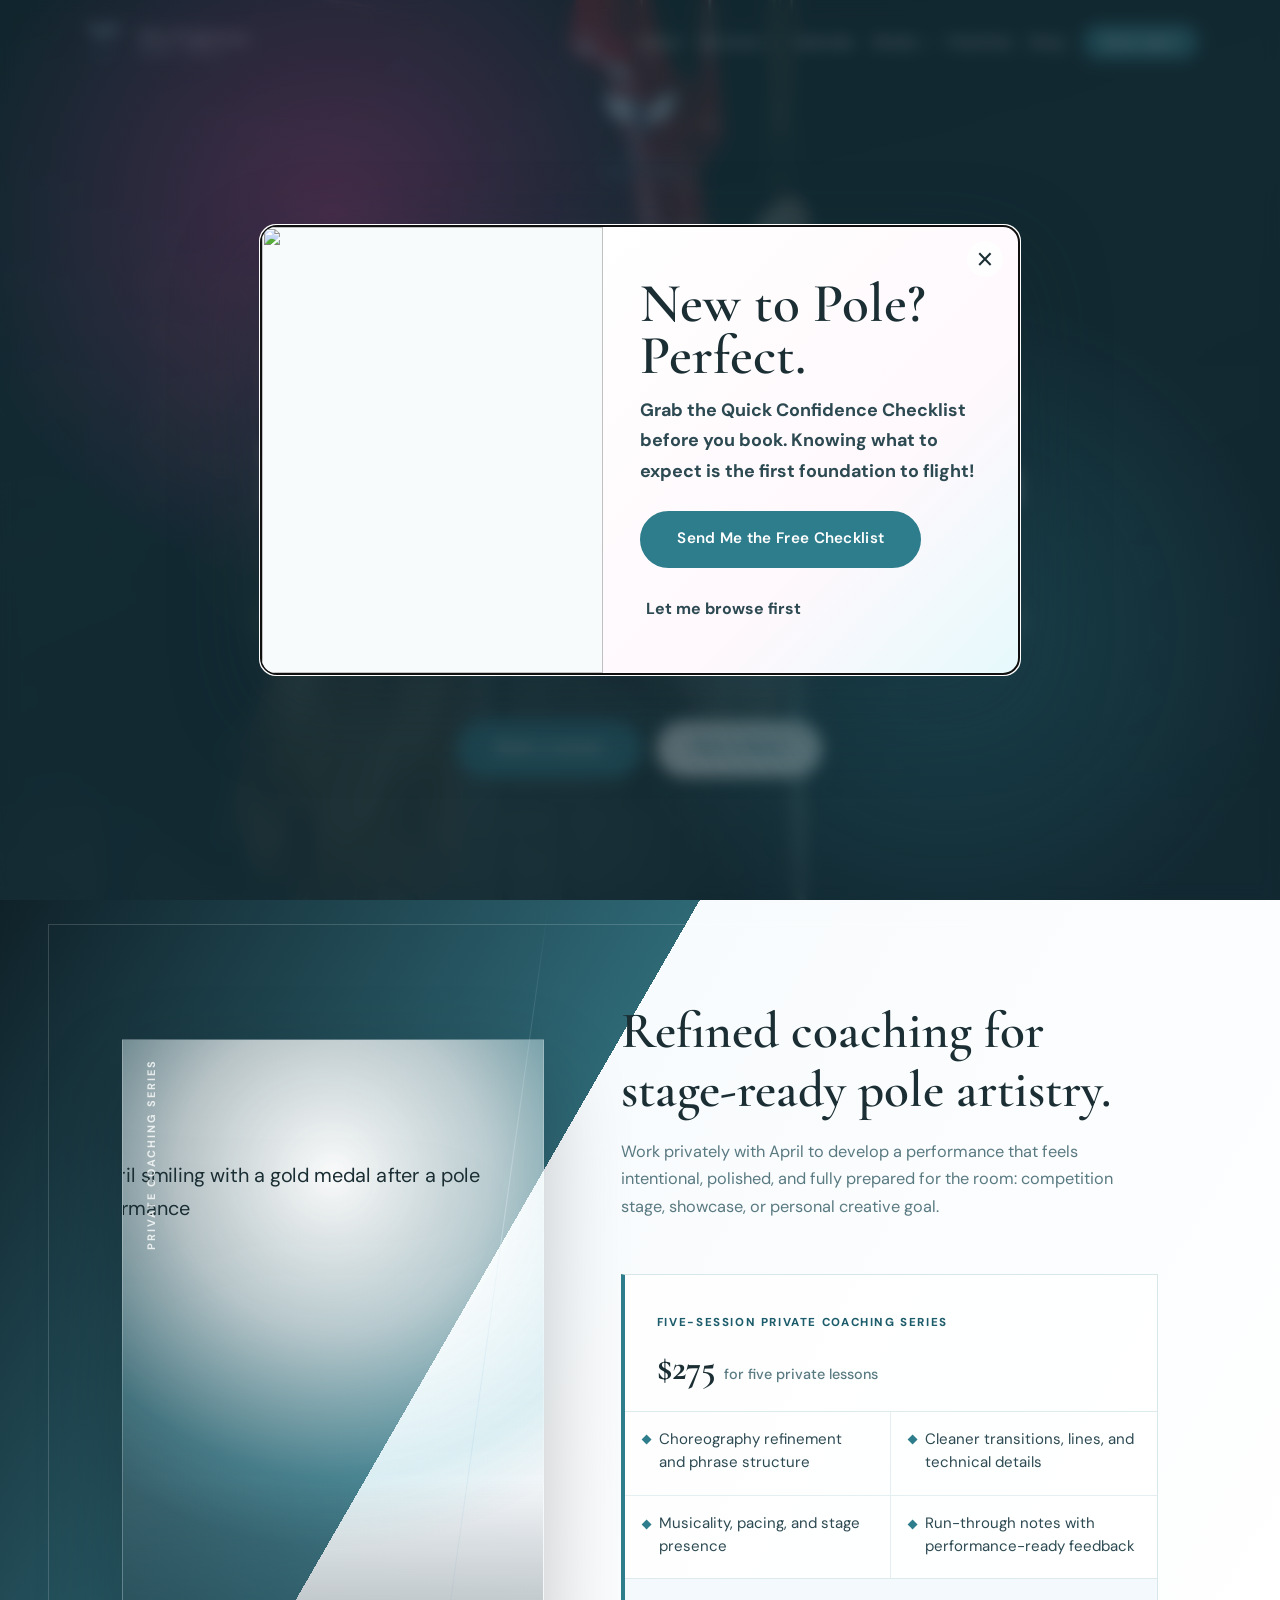
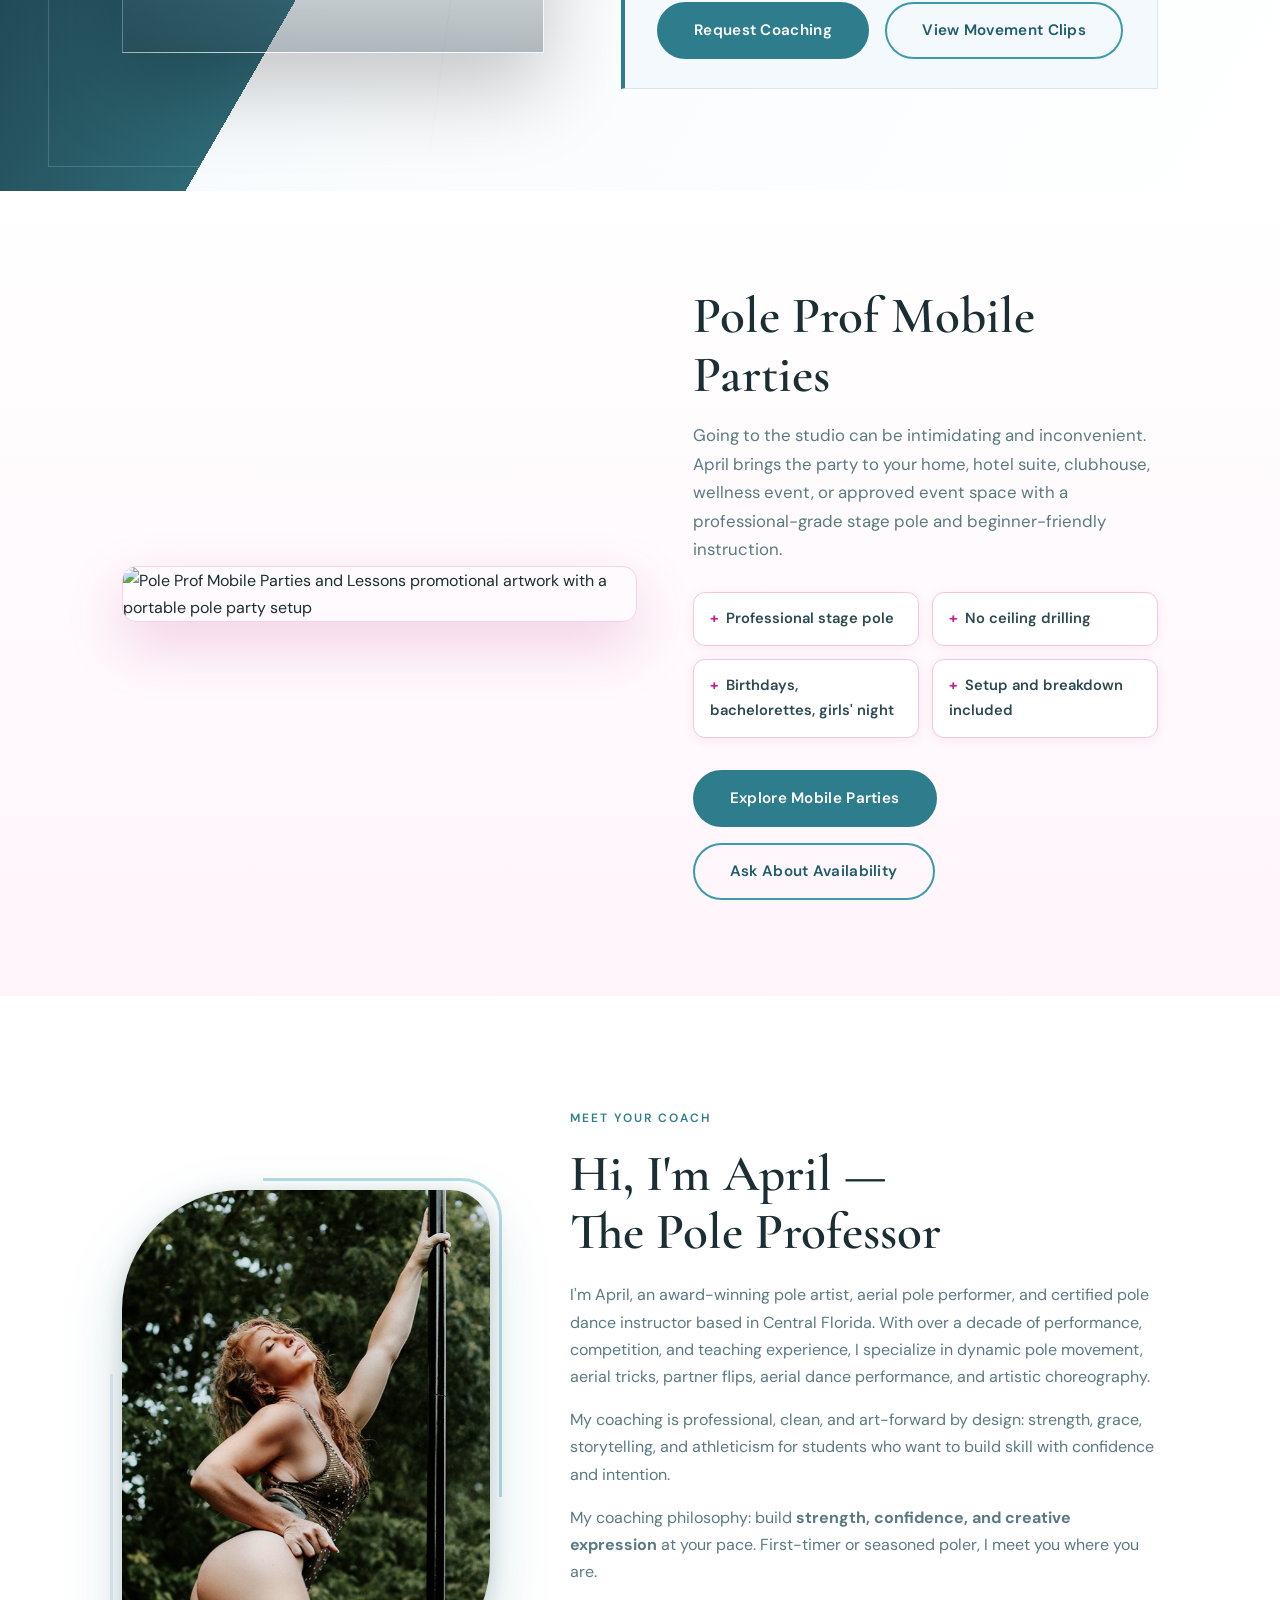
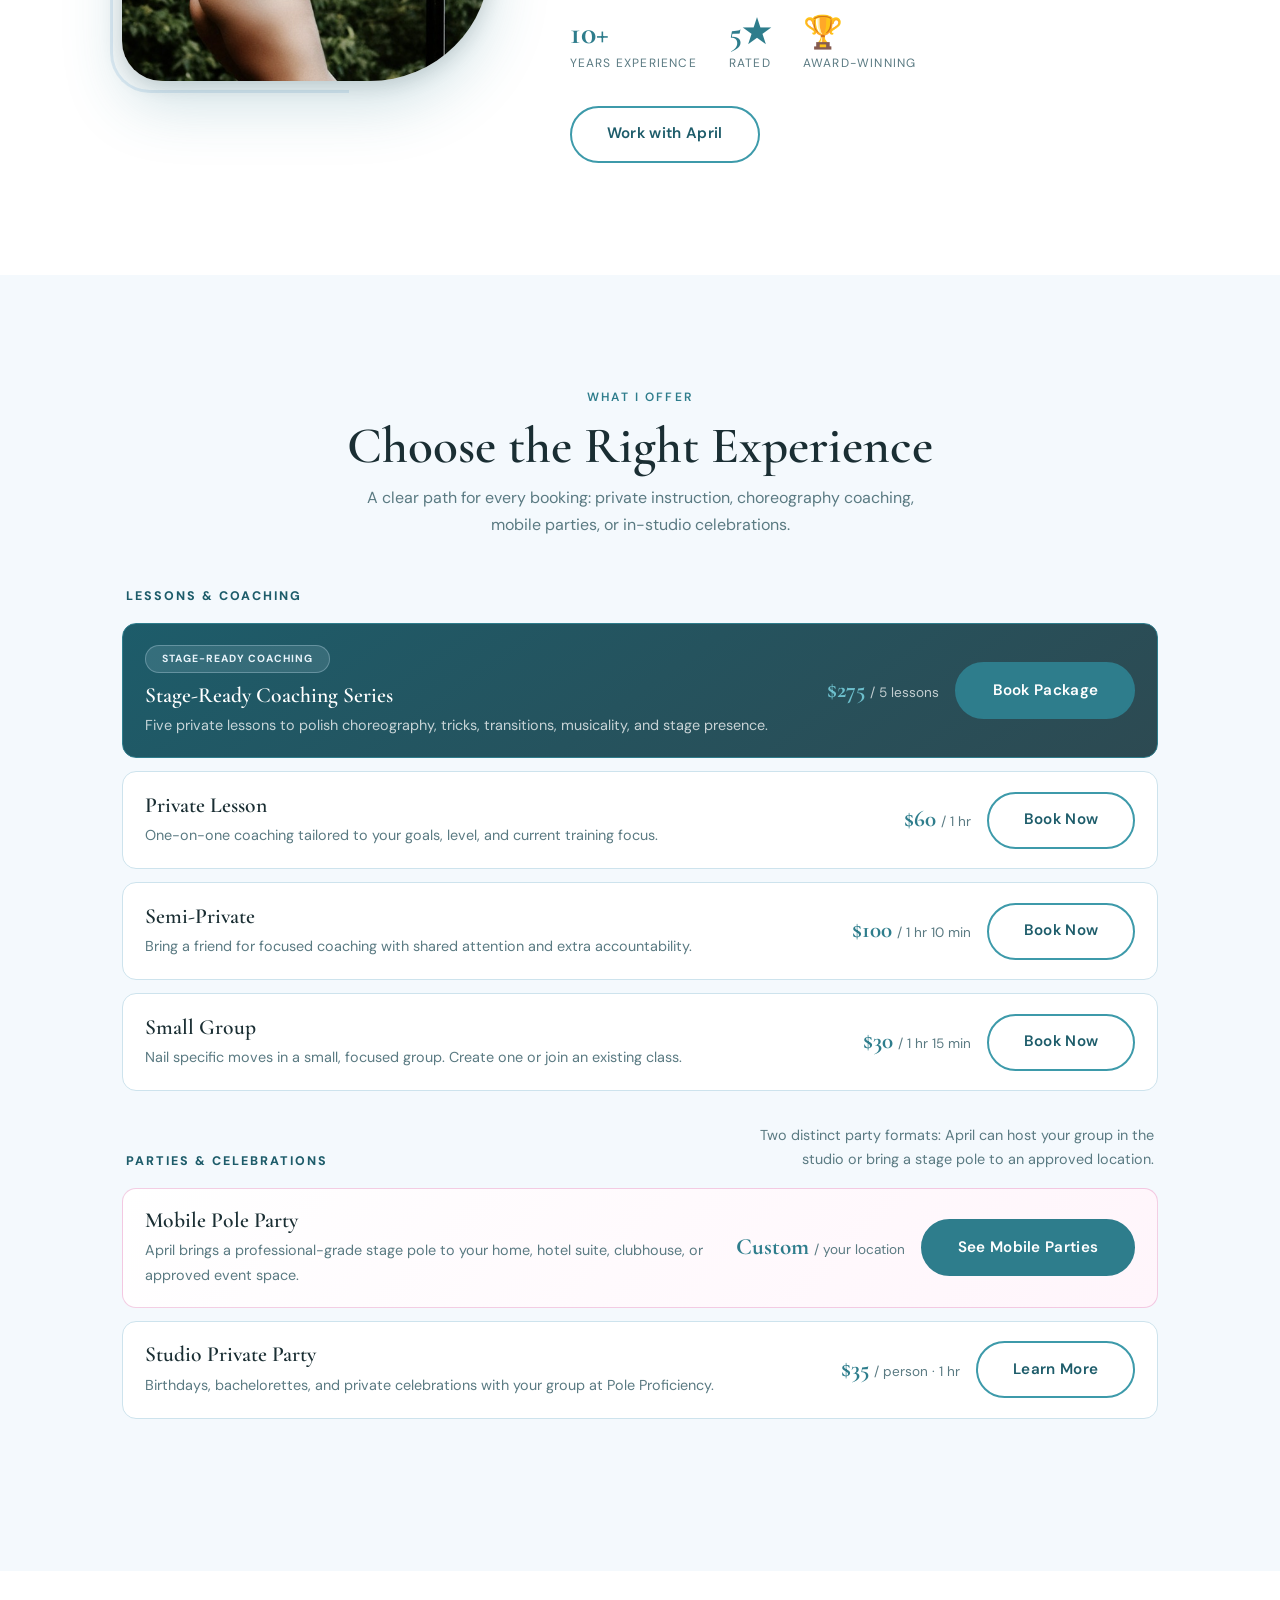
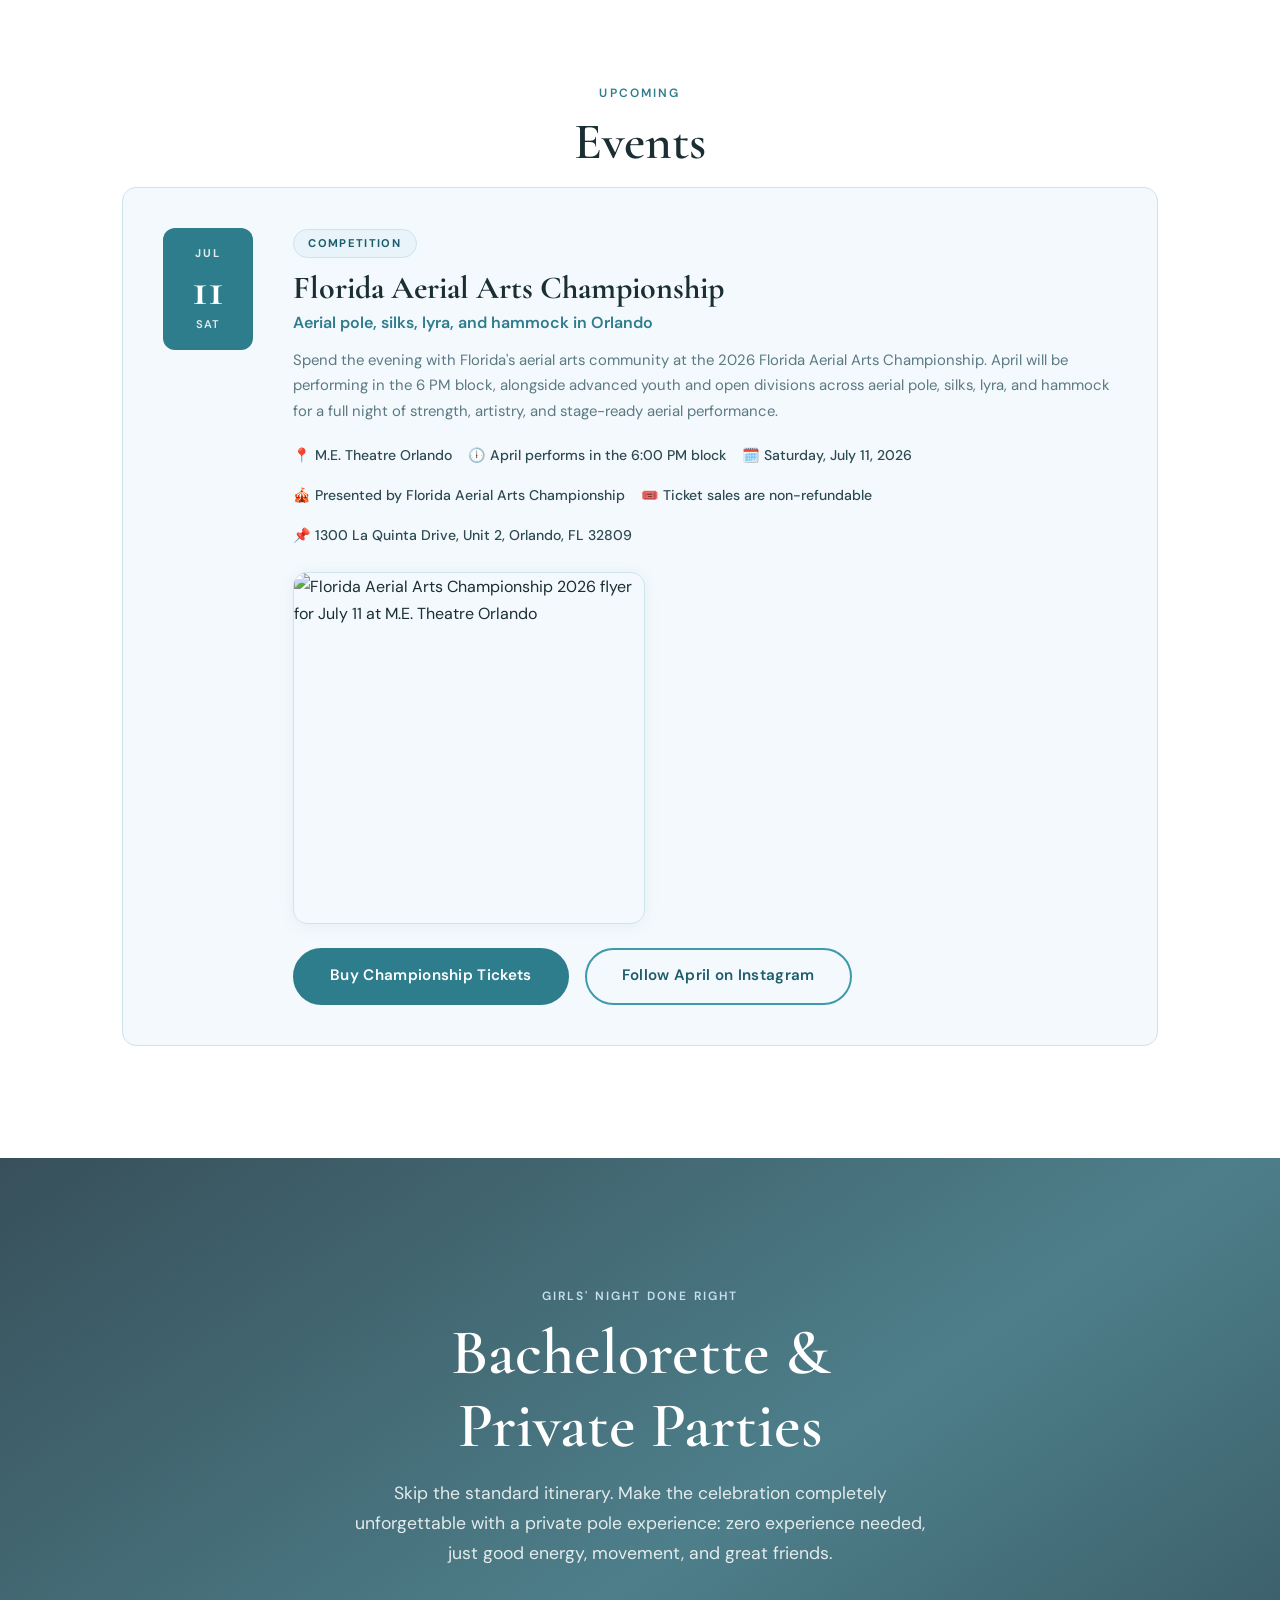
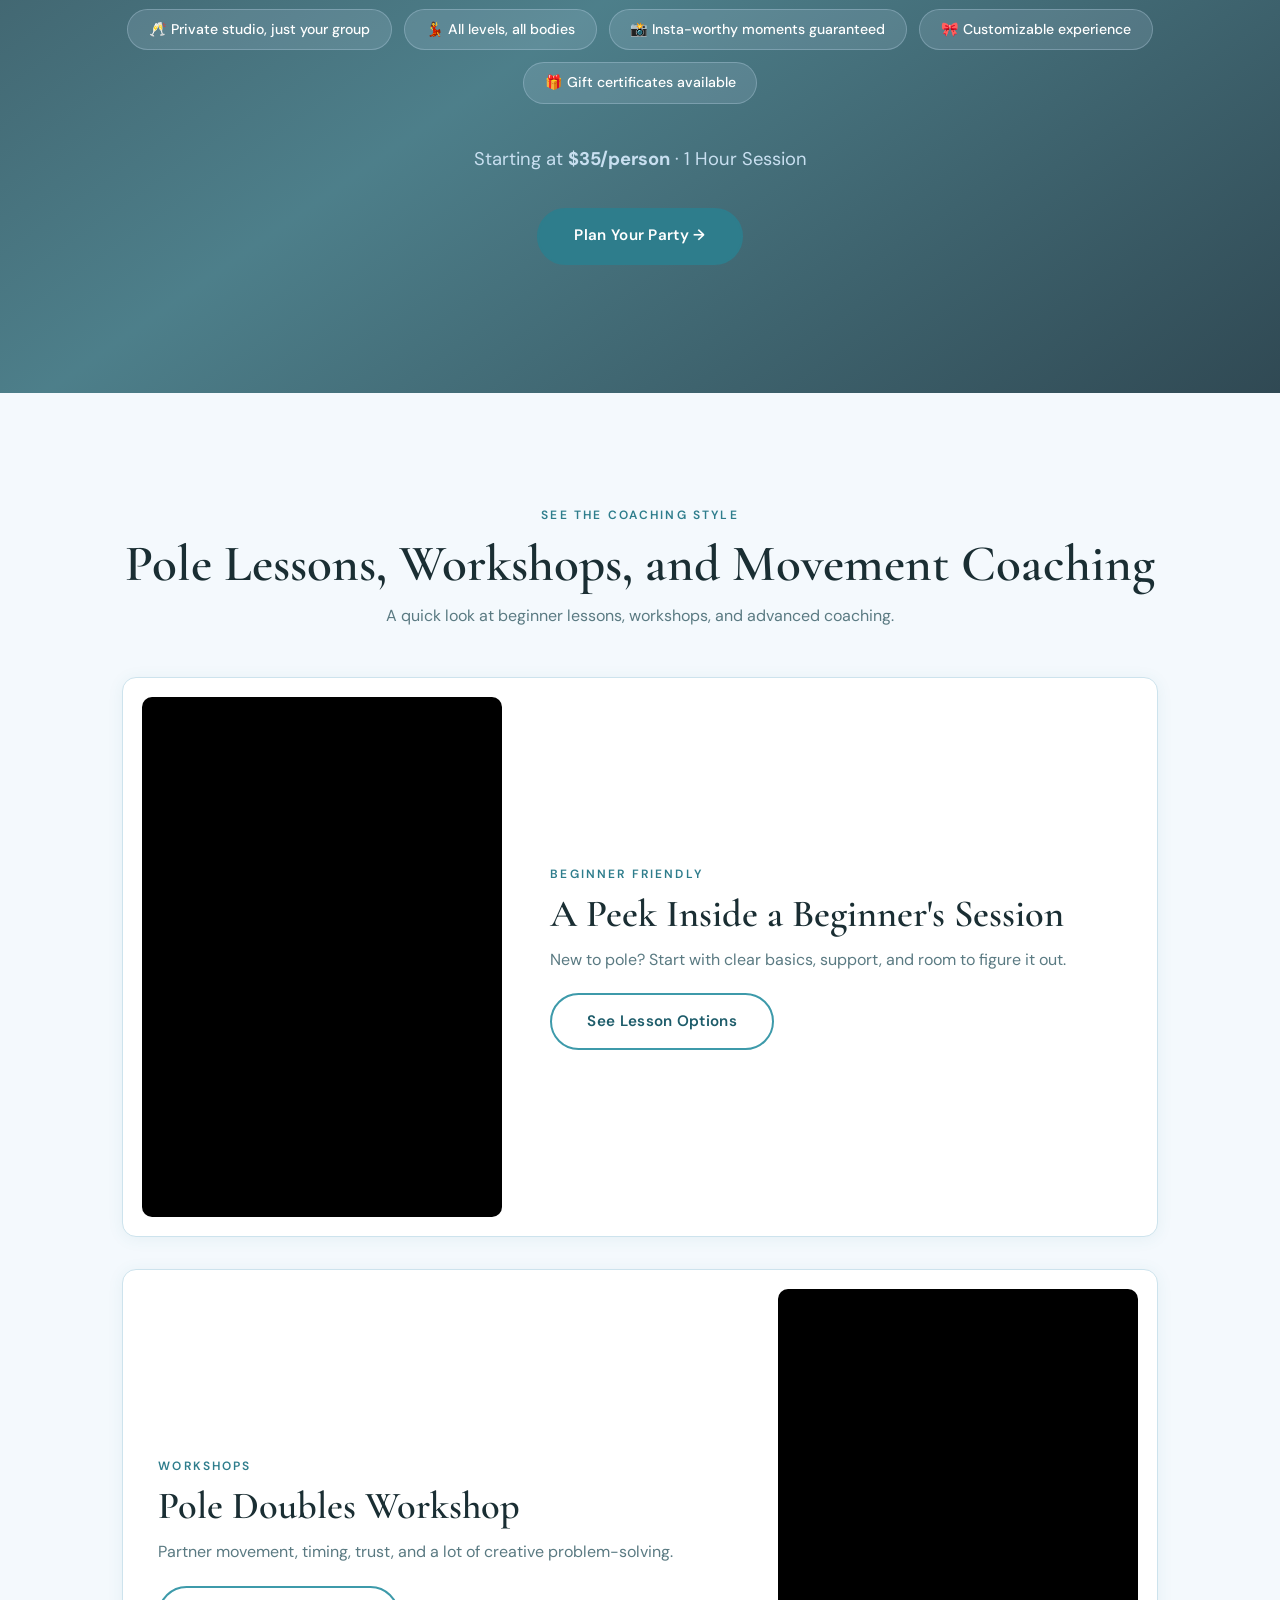
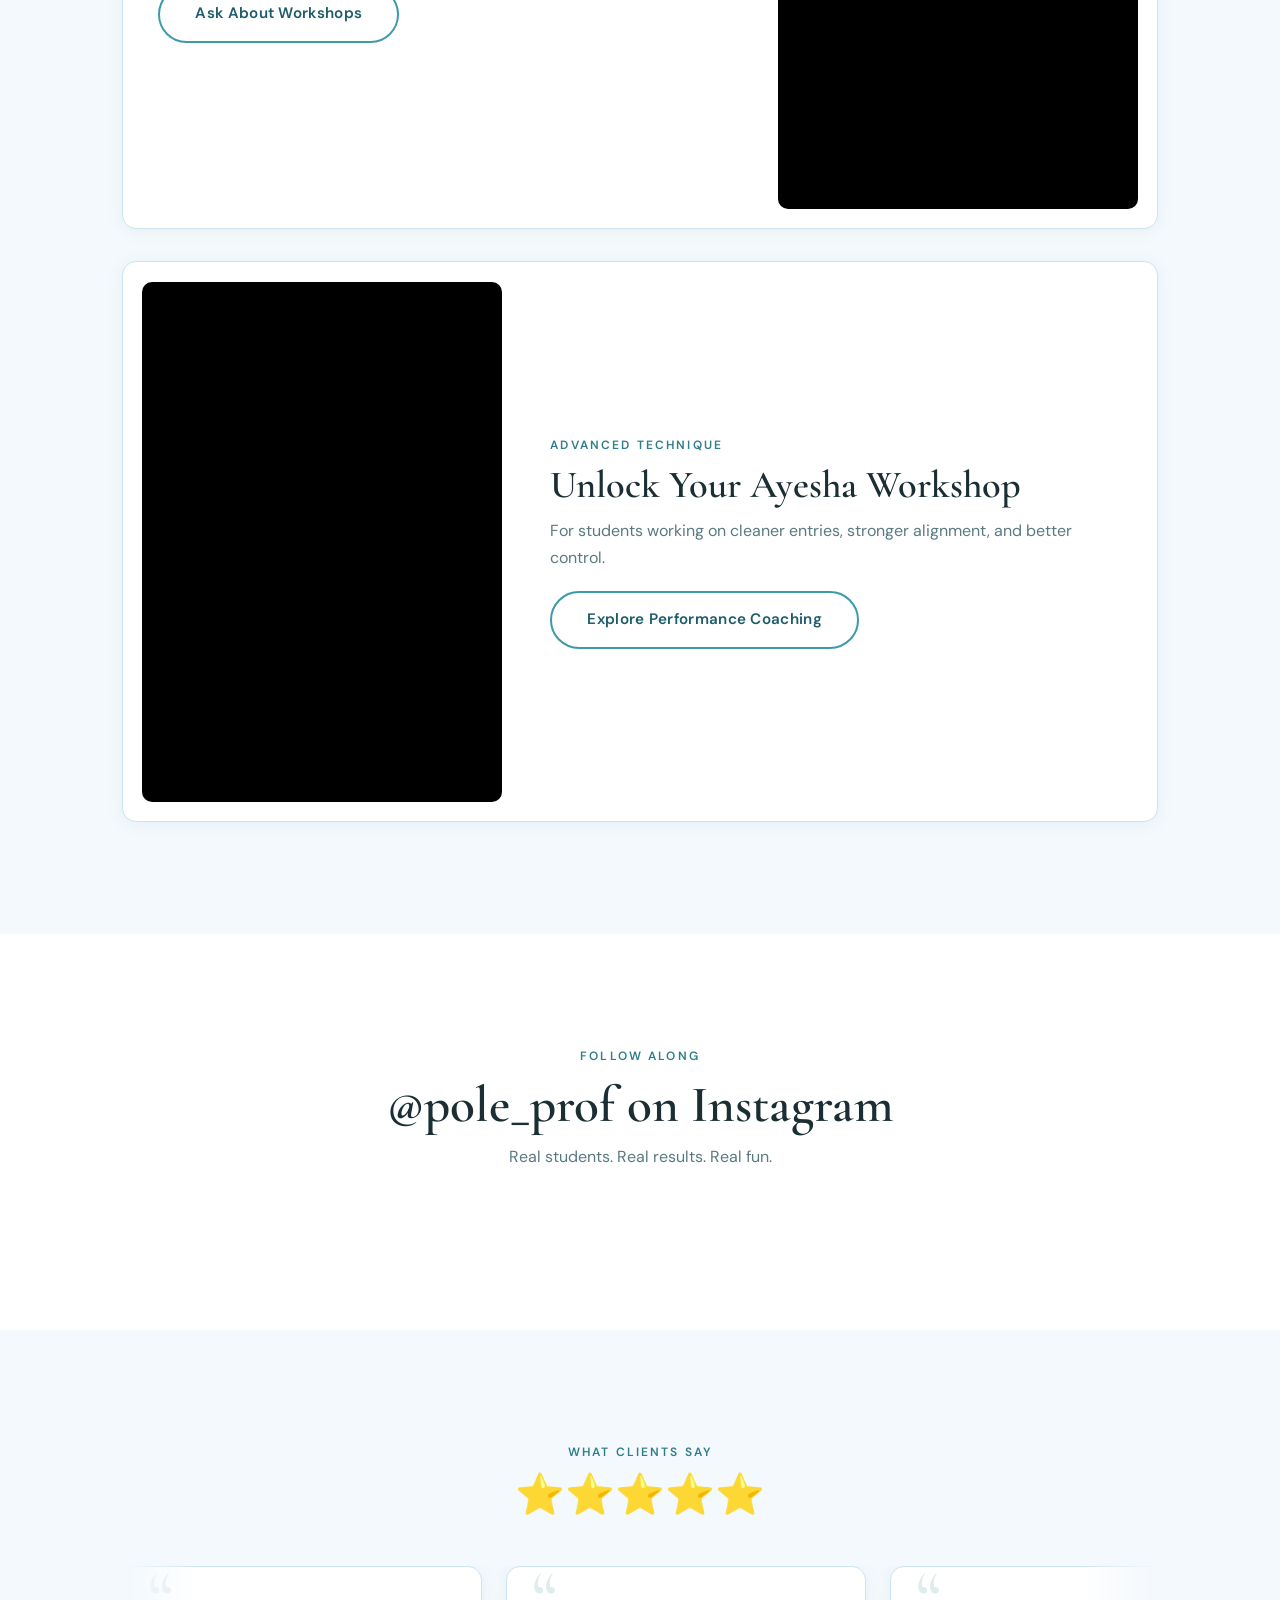
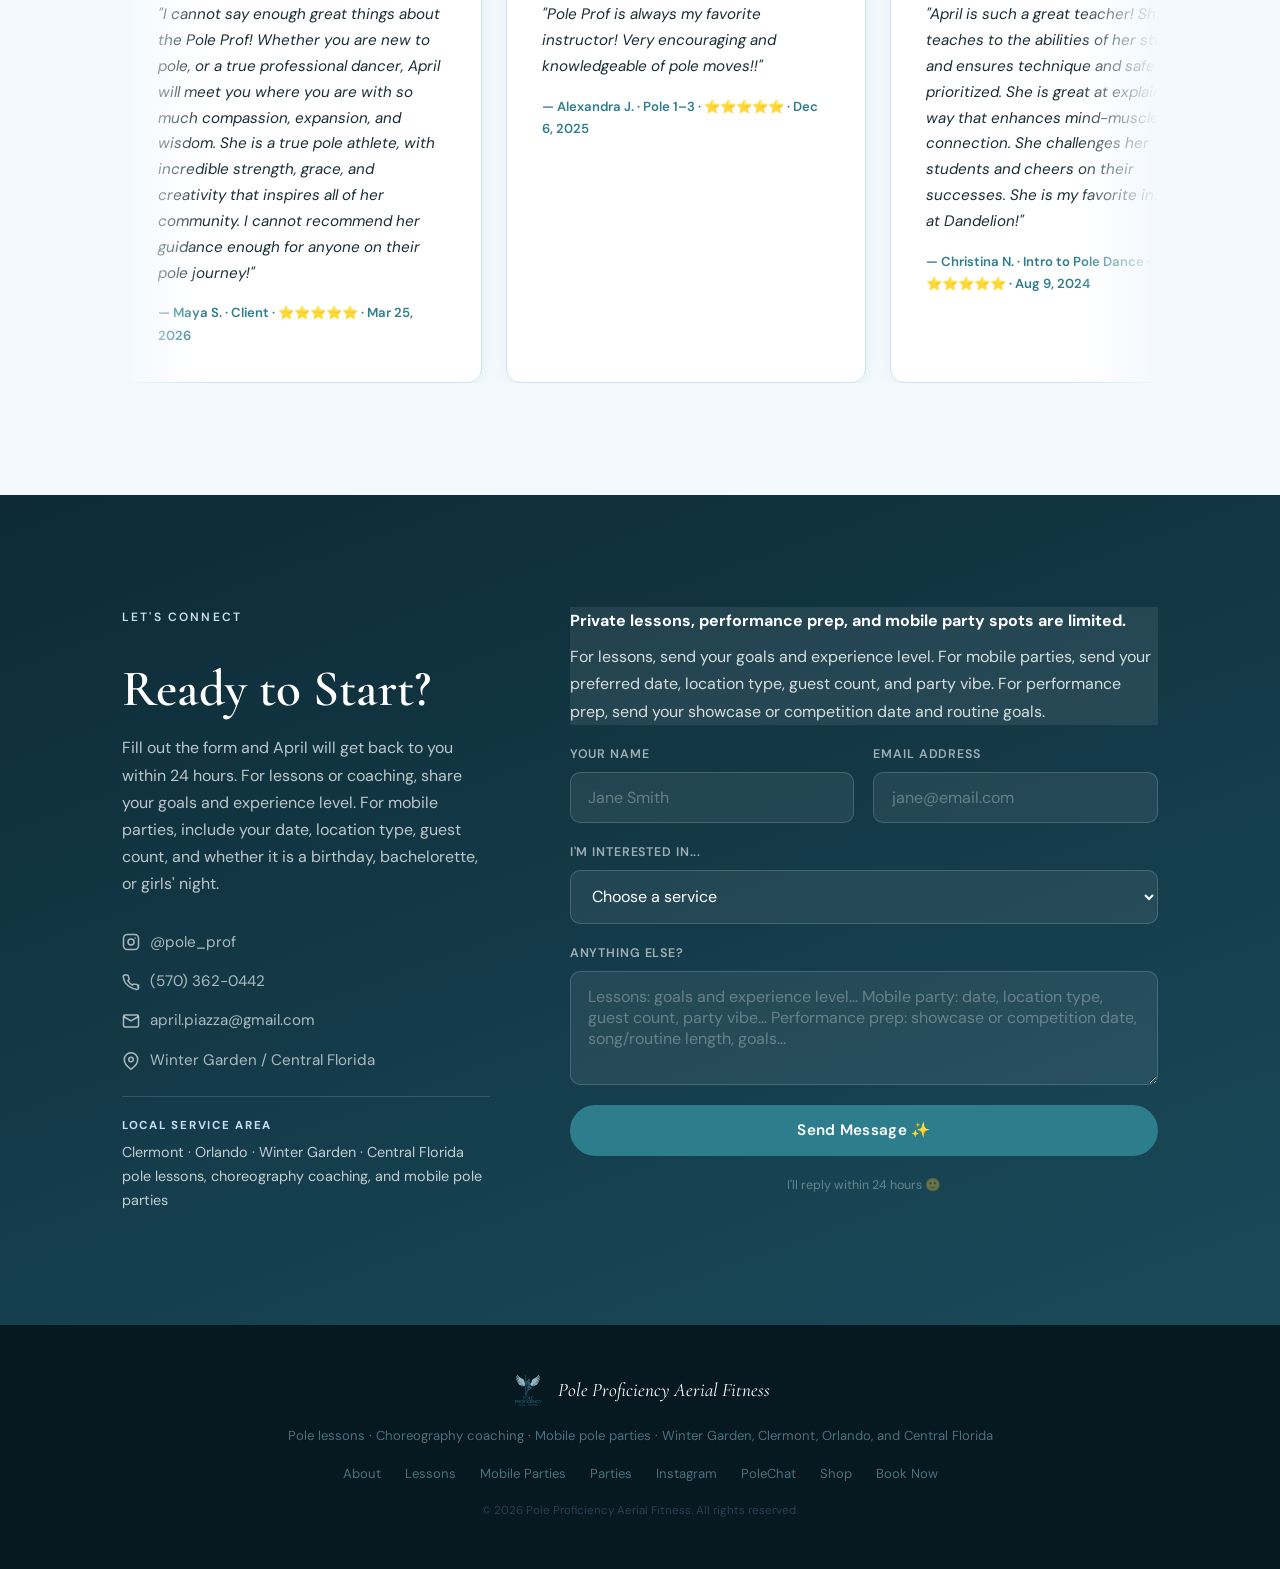
==== commit f57ed326: "Fix checklist contact flow" ====
--- a/poleprof-site/index.html
+++ b/poleprof-site/index.html
@@ -11,18 +11,18 @@
   </script>
   <meta charset="UTF-8" />
   <meta name="viewport" content="width=device-width, initial-scale=1.0" />
-  <title>Pole Dance Instructor &amp; Aerial Fitness Coach | April Piazza</title>
-  <meta name="description" content="Book April Piazza, a Florida pole dance instructor, aerial fitness coach, and pole artist offering private lessons, choreography coaching, performance prep, mobile pole parties, and group instruction." />
+  <title>Pole Dance Instructor &amp; Aerial Fitness Coach | The Pole Professor</title>
+  <meta name="description" content="Book April, The Pole Professor: a Florida pole dance instructor, aerial fitness coach, and pole artist offering private lessons, choreography coaching, performance prep, mobile pole parties, and group instruction." />
   <link rel="canonical" href="https://poleprof.com/" />
   <meta property="og:type" content="website" />
   <meta property="og:site_name" content="Pole Proficiency Aerial Fitness" />
-  <meta property="og:title" content="Pole Dance Instructor &amp; Aerial Fitness Coach | April Piazza" />
+  <meta property="og:title" content="Pole Dance Instructor &amp; Aerial Fitness Coach | The Pole Professor" />
   <meta property="og:description" content="Private pole lessons, choreography coaching, performance prep, mobile pole parties, and beginner-friendly aerial fitness in Central Florida." />
   <meta property="og:url" content="https://poleprof.com/" />
   <meta property="og:image" content="https://poleprof.com/hero.jpg" />
-  <meta property="og:image:alt" content="April Piazza performing artistic aerial pole movement in Central Florida" />
+  <meta property="og:image:alt" content="The Pole Professor performing artistic aerial pole movement in Central Florida" />
   <meta name="twitter:card" content="summary_large_image" />
-  <meta name="twitter:title" content="Pole Dance Instructor &amp; Aerial Fitness Coach | April Piazza" />
+  <meta name="twitter:title" content="Pole Dance Instructor &amp; Aerial Fitness Coach | The Pole Professor" />
   <meta name="twitter:description" content="Private pole lessons, choreography coaching, performance prep, mobile pole parties, and beginner-friendly aerial fitness in Central Florida." />
   <meta name="twitter:image" content="https://poleprof.com/hero.jpg" />
   <script type="application/ld+json">
@@ -63,7 +63,14 @@
             "https://www.instagram.com/pole_prof/"
           ],
           "founder": {
-            "@id": "https://poleprof.com/#april-piazza"
+            "@id": "https://poleprof.com/#the-pole-professor"
+          },
+          "aggregateRating": {
+            "@type": "AggregateRating",
+            "ratingValue": "5",
+            "bestRating": "5",
+            "worstRating": "1",
+            "reviewCount": "8"
           },
           "review": [
             {
@@ -72,7 +79,29 @@
                 "@type": "Person",
                 "name": "Maya S."
               },
-              "reviewBody": "I cannot say enough great things about the Pole Prof! Whether you are new to pole, or a true professional dancer, April will meet you where you are with so much compassion, expansion, and wisdom."
+              "datePublished": "2026-03-25",
+              "reviewRating": {
+                "@type": "Rating",
+                "ratingValue": "5",
+                "bestRating": "5",
+                "worstRating": "1"
+              },
+              "reviewBody": "I cannot say enough great things about the Pole Prof! Whether you are new to pole, or a true professional dancer, April will meet you where you are with so much compassion, expansion, and wisdom. She is a true pole athlete, with incredible strength, grace, and creativity that inspires all of her community. I cannot recommend her guidance enough for anyone on their pole journey!"
+            },
+            {
+              "@type": "Review",
+              "author": {
+                "@type": "Person",
+                "name": "Alexandra J."
+              },
+              "datePublished": "2025-12-06",
+              "reviewRating": {
+                "@type": "Rating",
+                "ratingValue": "5",
+                "bestRating": "5",
+                "worstRating": "1"
+              },
+              "reviewBody": "Pole Prof is always my favorite instructor! Very encouraging and knowledgeable of pole moves!!"
             },
             {
               "@type": "Review",
@@ -80,7 +109,44 @@
                 "@type": "Person",
                 "name": "Christina N."
               },
-              "reviewBody": "April is such a great teacher! She teaches to the abilities of her students and ensures technique and safety are prioritized."
+              "datePublished": "2024-08-09",
+              "reviewRating": {
+                "@type": "Rating",
+                "ratingValue": "5",
+                "bestRating": "5",
+                "worstRating": "1"
+              },
+              "reviewBody": "April is such a great teacher! She teaches to the abilities of her students and ensures technique and safety are prioritized. She is great at explaining in a way that enhances mind-muscle connection. She challenges her students and cheers on their successes. She is my favorite instructor at Dandelion!"
+            },
+            {
+              "@type": "Review",
+              "author": {
+                "@type": "Person",
+                "name": "Amie B."
+              },
+              "datePublished": "2025-01-28",
+              "reviewRating": {
+                "@type": "Rating",
+                "ratingValue": "5",
+                "bestRating": "5",
+                "worstRating": "1"
+              },
+              "reviewBody": "Took April's Pole 1 class for the first time, and her stretching routine is really good to help with what you're learning in class. I was able to do both things that were taught in class. She was very helpful as to where to place hands on the pole so you wouldn't get any injuries. Very encouraging, definitely will be back!"
+            },
+            {
+              "@type": "Review",
+              "author": {
+                "@type": "Person",
+                "name": "Mina L."
+              },
+              "datePublished": "2024-09-29",
+              "reviewRating": {
+                "@type": "Rating",
+                "ratingValue": "5",
+                "bestRating": "5",
+                "worstRating": "1"
+              },
+              "reviewBody": "April is an awesome teacher, very thorough in her instruction. She is encouraging and very attentive to her students."
             },
             {
               "@type": "Review",
@@ -88,19 +154,56 @@
                 "@type": "Person",
                 "name": "Emoni R."
               },
+              "datePublished": "2025-06-05",
+              "reviewRating": {
+                "@type": "Rating",
+                "ratingValue": "5",
+                "bestRating": "5",
+                "worstRating": "1"
+              },
               "reviewBody": "Very beginner friendly environment!"
+            },
+            {
+              "@type": "Review",
+              "author": {
+                "@type": "Person",
+                "name": "Kiarah-Nyree W."
+              },
+              "datePublished": "2025-07-31",
+              "reviewRating": {
+                "@type": "Rating",
+                "ratingValue": "5",
+                "bestRating": "5",
+                "worstRating": "1"
+              },
+              "reviewBody": "Had an awesome time!"
+            },
+            {
+              "@type": "Review",
+              "author": {
+                "@type": "Person",
+                "name": "Jolanda M."
+              },
+              "datePublished": "2025-04-29",
+              "reviewRating": {
+                "@type": "Rating",
+                "ratingValue": "5",
+                "bestRating": "5",
+                "worstRating": "1"
+              },
+              "reviewBody": "Great experience. Very good class. Teacher was very helpful."
             }
           ]
         },
         {
           "@type": "Person",
-          "@id": "https://poleprof.com/#april-piazza",
-          "name": "April Piazza",
+          "@id": "https://poleprof.com/#the-pole-professor",
+          "name": "April",
           "alternateName": "The Pole Professor",
           "jobTitle": "Pole Dance Instructor, Aerial Fitness Coach, and Performance Coach",
           "url": "https://poleprof.com/",
           "image": "https://poleprof.com/about.jpg",
-          "description": "April Piazza is a Florida pole artist, pole dance instructor, aerial fitness coach, and performance coach specializing in clean, artistic, athletic pole movement and choreography.",
+          "description": "April, The Pole Professor, is a Florida pole artist, pole dance instructor, aerial fitness coach, and performance coach specializing in clean, artistic, athletic pole movement and choreography.",
           "sameAs": [
             "https://www.instagram.com/pole_prof/"
           ],
@@ -233,7 +336,7 @@
       <div class="about-text">
         <p class="eyebrow">Meet Your Coach</p>
         <h2>Hi, I'm April —<br>The Pole Professor</h2>
-        <p>I'm April Piazza, an award-winning pole artist, aerial pole performer, and certified pole dance instructor based in Central Florida. With over a decade of performance, competition, and teaching experience, I specialize in dynamic pole movement, aerial tricks, partner flips, aerial dance performance, and artistic choreography.</p>
+        <p>I'm April, an award-winning pole artist, aerial pole performer, and certified pole dance instructor based in Central Florida. With over a decade of performance, competition, and teaching experience, I specialize in dynamic pole movement, aerial tricks, partner flips, aerial dance performance, and artistic choreography.</p>
         <p>My coaching is professional, clean, and art-forward by design: strength, grace, storytelling, and athleticism for students who want to build skill with confidence and intention.</p>
         <p>My coaching philosophy: build <strong>strength, confidence, and creative expression</strong> at your pace. First-timer or seasoned poler, I meet you where you are.</p>
         <div class="about-stats">
@@ -592,6 +695,8 @@
           <label for="service">I'm interested in...</label>
           <select id="service" name="service">
             <option value="">Choose a service</option>
+            <option value="first-class-checklist">Free First Pole Class Confidence Checklist</option>
+            <option value="party-planner">Free Bachelorette Pole Party Planner</option>
             <option value="mobile-party">Mobile Pole Party — at your location</option>
             <option value="performance">Stage-Ready Coaching Series — $275</option>
             <option value="private">Private Lesson — $60</option>
@@ -632,6 +737,24 @@
     </div>
   </footer>
 
+  <div class="checklist-popup" id="checklistPopup" aria-hidden="true">
+    <div class="checklist-popup-backdrop" data-checklist-close></div>
+    <div class="checklist-popup-panel" role="dialog" aria-modal="true" aria-labelledby="checklistPopupTitle" tabindex="-1">
+      <button class="checklist-popup-close" type="button" aria-label="Close free checklist popup" data-checklist-close>&times;</button>
+      <div class="checklist-popup-photo" aria-hidden="true">
+        <img src="assets/lead-magnets/first-pole-checklist-popup.jpg" alt="">
+      </div>
+      <div class="checklist-popup-copy">
+        <h2 id="checklistPopupTitle">New to Pole? Perfect.</h2>
+        <p class="checklist-popup-lede">Grab the Quick Confidence Checklist before you book. Knowing what to expect is the first foundation to flight!</p>
+        <div class="checklist-popup-actions">
+          <a href="#contact" class="btn btn-primary" data-checklist-request>Send Me the Free Checklist</a>
+          <button type="button" class="checklist-popup-skip" data-checklist-close>Let me browse first</button>
+        </div>
+      </div>
+    </div>
+  </div>
+
   <script src="script.js"></script>
 </body>
 </html>
--- a/poleprof-site/style.css
+++ b/poleprof-site/style.css
@@ -702,6 +702,219 @@
 }
 .center-actions {
   justify-content: center;
+}
+
+/* LEAD MAGNETS */
+.lead-magnet-section {
+  padding: 5rem 0;
+  background: #f7fbfc;
+  scroll-margin-top: 9rem;
+}
+.lead-magnet-beginner {
+  background: linear-gradient(180deg, #f7fbfc 0%, #ffffff 100%);
+}
+.mobile-party-planner-section {
+  background: linear-gradient(180deg, #fff8fc 0%, #ffffff 100%);
+}
+.lead-magnet-grid {
+  display: grid;
+  grid-template-columns: minmax(0, 1.15fr) minmax(280px, 0.85fr);
+  gap: 2.5rem;
+  align-items: center;
+}
+.lead-magnet-copy h2 {
+  margin-bottom: 1rem;
+  color: var(--ink);
+}
+.lead-magnet-copy p {
+  max-width: 680px;
+  color: var(--slate);
+  font-size: 1.04rem;
+}
+.lead-magnet-list {
+  list-style: none;
+  display: grid;
+  grid-template-columns: repeat(2, minmax(0, 1fr));
+  gap: 0.75rem;
+  margin: 1.5rem 0 0;
+  padding: 0;
+}
+.lead-magnet-list li {
+  position: relative;
+  min-height: 3.25rem;
+  padding: 0.85rem 0.95rem 0.85rem 2.15rem;
+  border: 1px solid rgba(46,125,140,0.16);
+  border-radius: 10px;
+  background: white;
+  color: var(--slate);
+  font-weight: 600;
+  box-shadow: 0 2px 14px rgba(22,45,53,0.06);
+}
+.lead-magnet-list li::before {
+  content: "";
+  position: absolute;
+  left: 0.95rem;
+  top: 1.35rem;
+  width: 0.55rem;
+  height: 0.55rem;
+  border-radius: 50%;
+  background: var(--teal);
+}
+.lead-magnet-card {
+  border: 1px solid rgba(188,35,125,0.18);
+  border-radius: 12px;
+  background: white;
+  padding: 2rem;
+  box-shadow: 0 18px 42px rgba(22,45,53,0.1);
+}
+.lead-magnet-label {
+  display: inline-flex;
+  align-items: center;
+  min-height: 2rem;
+  padding: 0.35rem 0.75rem;
+  border-radius: 999px;
+  background: rgba(46,125,140,0.1);
+  color: var(--teal-dark);
+  font-size: 0.78rem;
+  font-weight: 800;
+  letter-spacing: 0.08em;
+  text-transform: uppercase;
+}
+.lead-magnet-card h3 {
+  margin: 1rem 0 0.7rem;
+  color: var(--ink);
+}
+.lead-magnet-card p {
+  margin-bottom: 1.35rem;
+  color: var(--slate);
+}
+
+/* CHECKLIST POPUP */
+.body-modal-open {
+  overflow: hidden;
+}
+.checklist-popup {
+  position: fixed;
+  inset: 0;
+  z-index: 10000;
+  display: none;
+  align-items: center;
+  justify-content: center;
+  padding: 1.25rem;
+}
+.checklist-popup.is-open {
+  display: flex;
+}
+.checklist-popup-backdrop {
+  position: absolute;
+  inset: 0;
+  background:
+    radial-gradient(circle at 26% 24%, rgba(217,54,147,0.26), transparent 32%),
+    radial-gradient(circle at 74% 70%, rgba(46,125,140,0.3), transparent 30%),
+    rgba(22,45,53,0.7);
+  backdrop-filter: blur(8px);
+}
+.checklist-popup-panel {
+  position: relative;
+  z-index: 1;
+  display: grid;
+  grid-template-columns: minmax(220px, 0.82fr) minmax(280px, 1fr);
+  width: min(100%, 760px);
+  max-height: calc(100vh - 2.5rem);
+  overflow: auto;
+  border: 2px solid rgba(255,255,255,0.7);
+  border-radius: 16px;
+  background: #fff;
+  padding: 0;
+  box-shadow: 0 30px 90px rgba(22,45,53,0.32);
+}
+.checklist-popup-panel::before {
+  display: none;
+}
+.checklist-popup-close {
+  position: absolute;
+  top: 0.85rem;
+  right: 0.95rem;
+  border: 0;
+  background: rgba(255,255,255,0.9);
+  border-radius: 999px;
+  color: var(--ink);
+  font-size: 1.8rem;
+  line-height: 1;
+  width: 2.25rem;
+  height: 2.25rem;
+  cursor: pointer;
+  z-index: 3;
+}
+.checklist-popup-photo {
+  position: relative;
+  min-height: 430px;
+  overflow: hidden;
+  background: #f8fbfb;
+}
+.checklist-popup-photo img {
+  width: 100%;
+  height: 100%;
+  object-fit: cover;
+  object-position: 54% 28%;
+  display: block;
+}
+.checklist-popup-copy {
+  display: flex;
+  flex-direction: column;
+  justify-content: center;
+  padding: 2.35rem;
+  background:
+    linear-gradient(135deg, rgba(255,255,255,0.98) 0%, rgba(255,248,252,0.98) 62%, rgba(229,249,252,0.96) 100%);
+}
+.checklist-popup-kicker {
+  display: inline-flex;
+  width: fit-content;
+  align-items: center;
+  min-height: 2rem;
+  padding: 0.38rem 0.8rem;
+  border-radius: 999px;
+  background: rgba(217,54,147,0.12);
+  color: #b71f75;
+  font-size: 0.78rem;
+  font-weight: 900;
+  letter-spacing: 0.1em;
+  text-transform: uppercase;
+}
+.checklist-popup-panel h2 {
+  margin: 0.8rem 0 0.75rem;
+  color: var(--ink);
+  font-size: clamp(2.2rem, 5vw, 3.45rem);
+  line-height: 0.95;
+}
+.checklist-popup-lede {
+  color: var(--slate);
+  font-size: 1.12rem;
+  font-weight: 700;
+}
+.checklist-popup-lede-small {
+  margin-top: 0.6rem;
+  font-size: 1rem;
+  font-weight: 600;
+}
+.checklist-popup-actions {
+  display: flex;
+  gap: 0.9rem;
+  align-items: center;
+  flex-wrap: wrap;
+  margin-top: 1.55rem;
+}
+.checklist-popup-skip {
+  border: 0;
+  background: transparent;
+  color: var(--slate);
+  font: inherit;
+  font-weight: 700;
+  cursor: pointer;
+  padding: 0.8rem 0.35rem;
+}
+.checklist-popup-skip:hover {
+  color: var(--teal-dark);
 }
 
 /* MOBILE PARTIES LANDING PAGE */
@@ -927,20 +1140,25 @@
   height: auto;
 }
 .mobile-apparatus-copy {
-  max-width: 620px;
+  max-width: 760px;
+  margin: 0 auto;
+  text-align: center;
 }
 .mobile-apparatus-copy h2 {
-  max-width: 620px;
+  max-width: 760px;
 }
 .mobile-apparatus-copy p {
   max-width: 560px;
+  margin-left: auto;
+  margin-right: auto;
 }
 .mobile-apparatus-copy .mobile-page-chips {
   margin-top: 1.35rem;
-  justify-content: flex-start;
+  justify-content: center;
 }
 .mobile-apparatus-copy .mobile-parties-actions {
   margin-top: 1.8rem;
+  justify-content: center;
 }
 .mobile-apparatus-note {
   margin-top: 1rem;
@@ -978,6 +1196,13 @@
   grid-template-columns: repeat(3, minmax(0, 1fr));
   gap: 1rem;
   align-items: stretch;
+}
+.mobile-kids-tier-showcase {
+  grid-template-columns: repeat(2, minmax(0, 1fr));
+  max-width: 720px;
+}
+.mobile-kids-tier-showcase .mobile-tier-art {
+  aspect-ratio: 695 / 1122;
 }
 .mobile-package-showcase::before {
   content: '';
@@ -1841,6 +2066,12 @@
 .featured-price-card .price-card-amount span {
   color: rgba(255,255,255,0.74);
 }
+.resource-card {
+  cursor: pointer;
+}
+.resource-card:hover h3 {
+  color: var(--teal);
+}
 .narrow {
   max-width: 820px;
 }
@@ -2213,6 +2444,50 @@
     border-top: 1px solid rgba(46,125,140,0.12);
   }
   .mobile-party-points { grid-template-columns: 1fr; }
+  .lead-magnet-grid {
+    grid-template-columns: 1fr;
+  }
+  .lead-magnet-copy,
+  .lead-magnet-card {
+    text-align: center;
+  }
+  .lead-magnet-copy p {
+    margin-left: auto;
+    margin-right: auto;
+  }
+  .lead-magnet-list {
+    grid-template-columns: 1fr;
+    text-align: left;
+  }
+  .checklist-popup-panel {
+    grid-template-columns: 1fr;
+    width: min(100%, 430px);
+  }
+  .checklist-popup-photo {
+    min-height: 300px;
+    max-height: 42vh;
+  }
+  .checklist-popup-photo img {
+    object-position: 50% 26%;
+  }
+  .checklist-popup-copy {
+    padding: 1.45rem;
+  }
+  .checklist-popup-panel h2 {
+    font-size: 2.25rem;
+  }
+  .checklist-popup-lede {
+    font-size: 1rem;
+  }
+  .checklist-popup-actions {
+    align-items: stretch;
+    flex-direction: column;
+  }
+  .checklist-popup-actions .btn,
+  .checklist-popup-skip {
+    width: 100%;
+    text-align: center;
+  }
   .mobile-feature-grid, .mobile-detail-list, .mobile-audience-grid, .mobile-faq-grid, .mobile-steps { grid-template-columns: 1fr; }
   .mobile-page-hero { padding-top: 8rem; }
   .mobile-page-buttons { justify-content: center; }
@@ -2246,7 +2521,7 @@
     justify-content: center;
   }
   .mobile-apparatus-art {
-    max-width: 430px;
+    max-width: 330px;
     margin: 0 auto;
   }
   .mobile-package-showcase {
@@ -2255,6 +2530,9 @@
   .mobile-tier-showcase {
     grid-template-columns: 1fr;
   }
+  .mobile-kids-tier-showcase {
+    max-width: 360px;
+  }
   .mobile-package-showcase::before {
     border-radius: 20px;
   }
@@ -2262,6 +2540,8 @@
     padding: 2rem;
   }
   .mobile-tier-card {
+    width: min(100%, 310px);
+    justify-self: center;
     padding: 0;
   }
   .mobile-tier-art {
